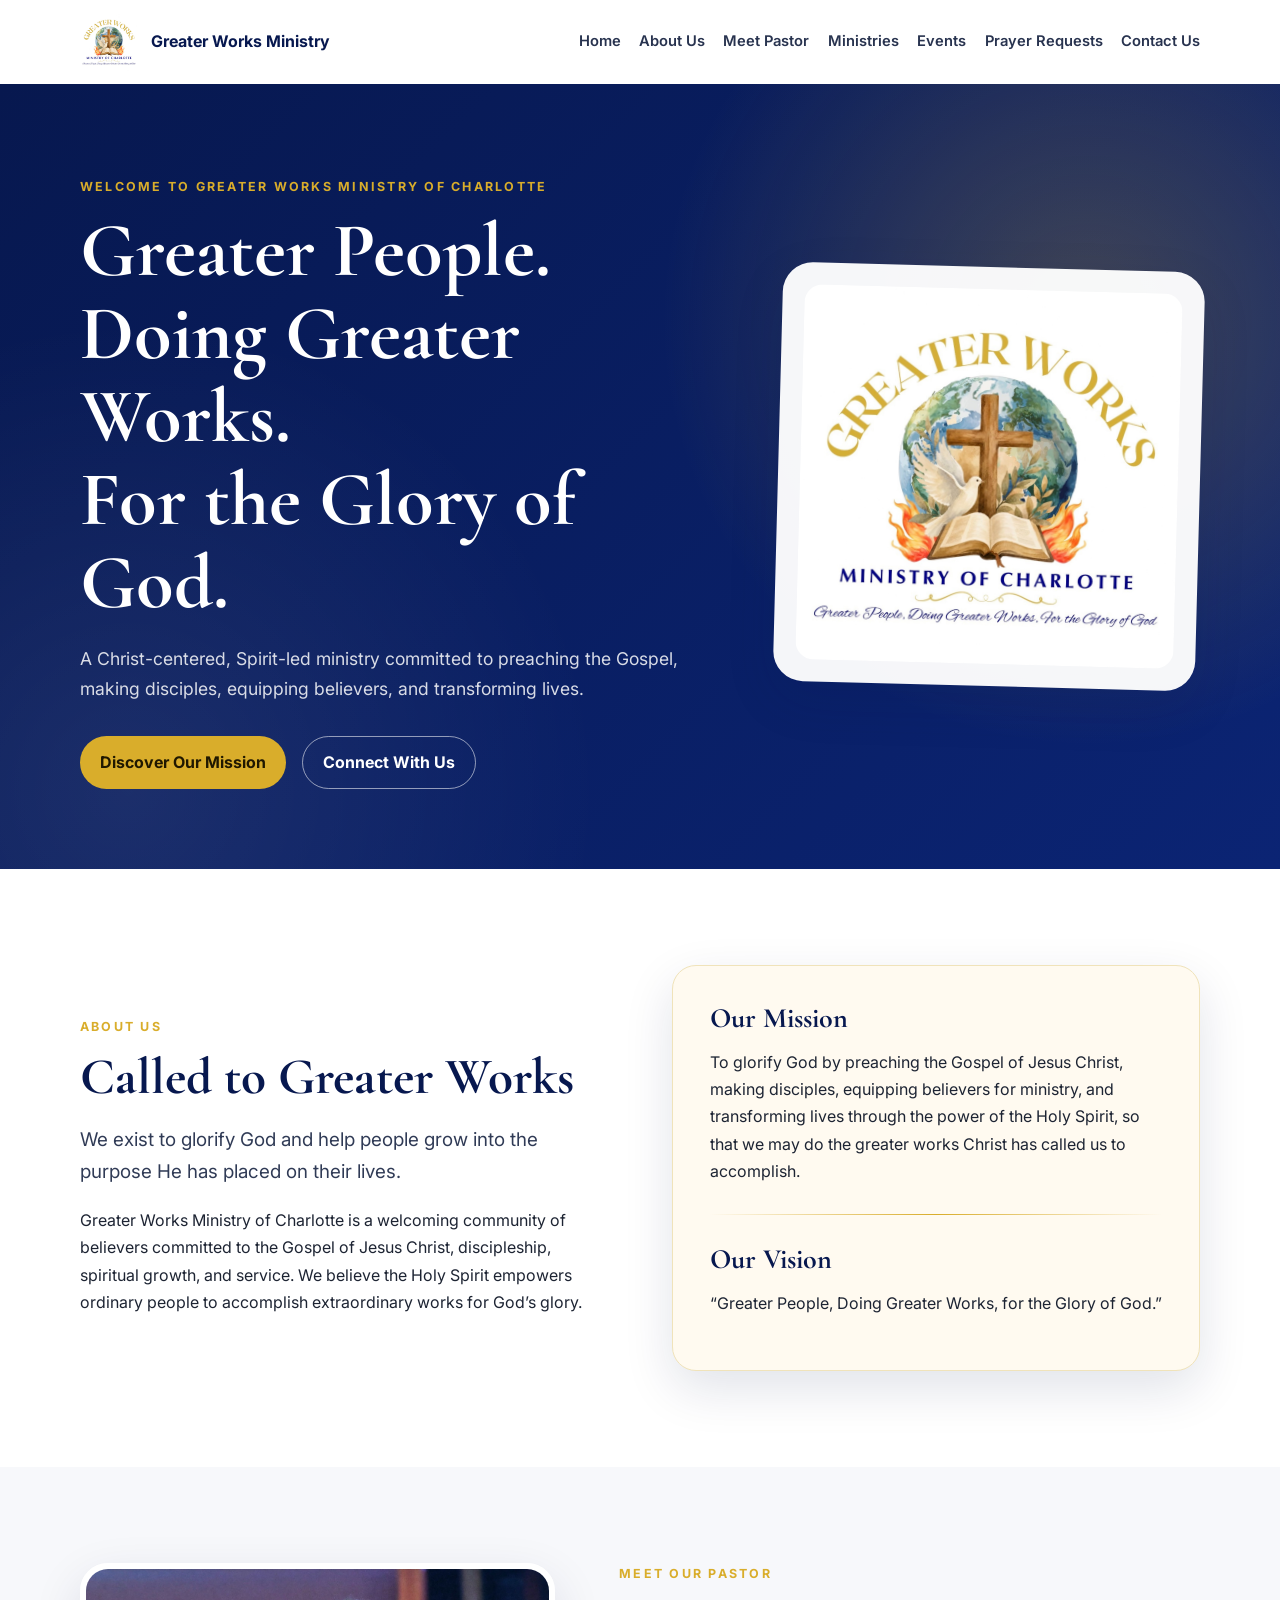
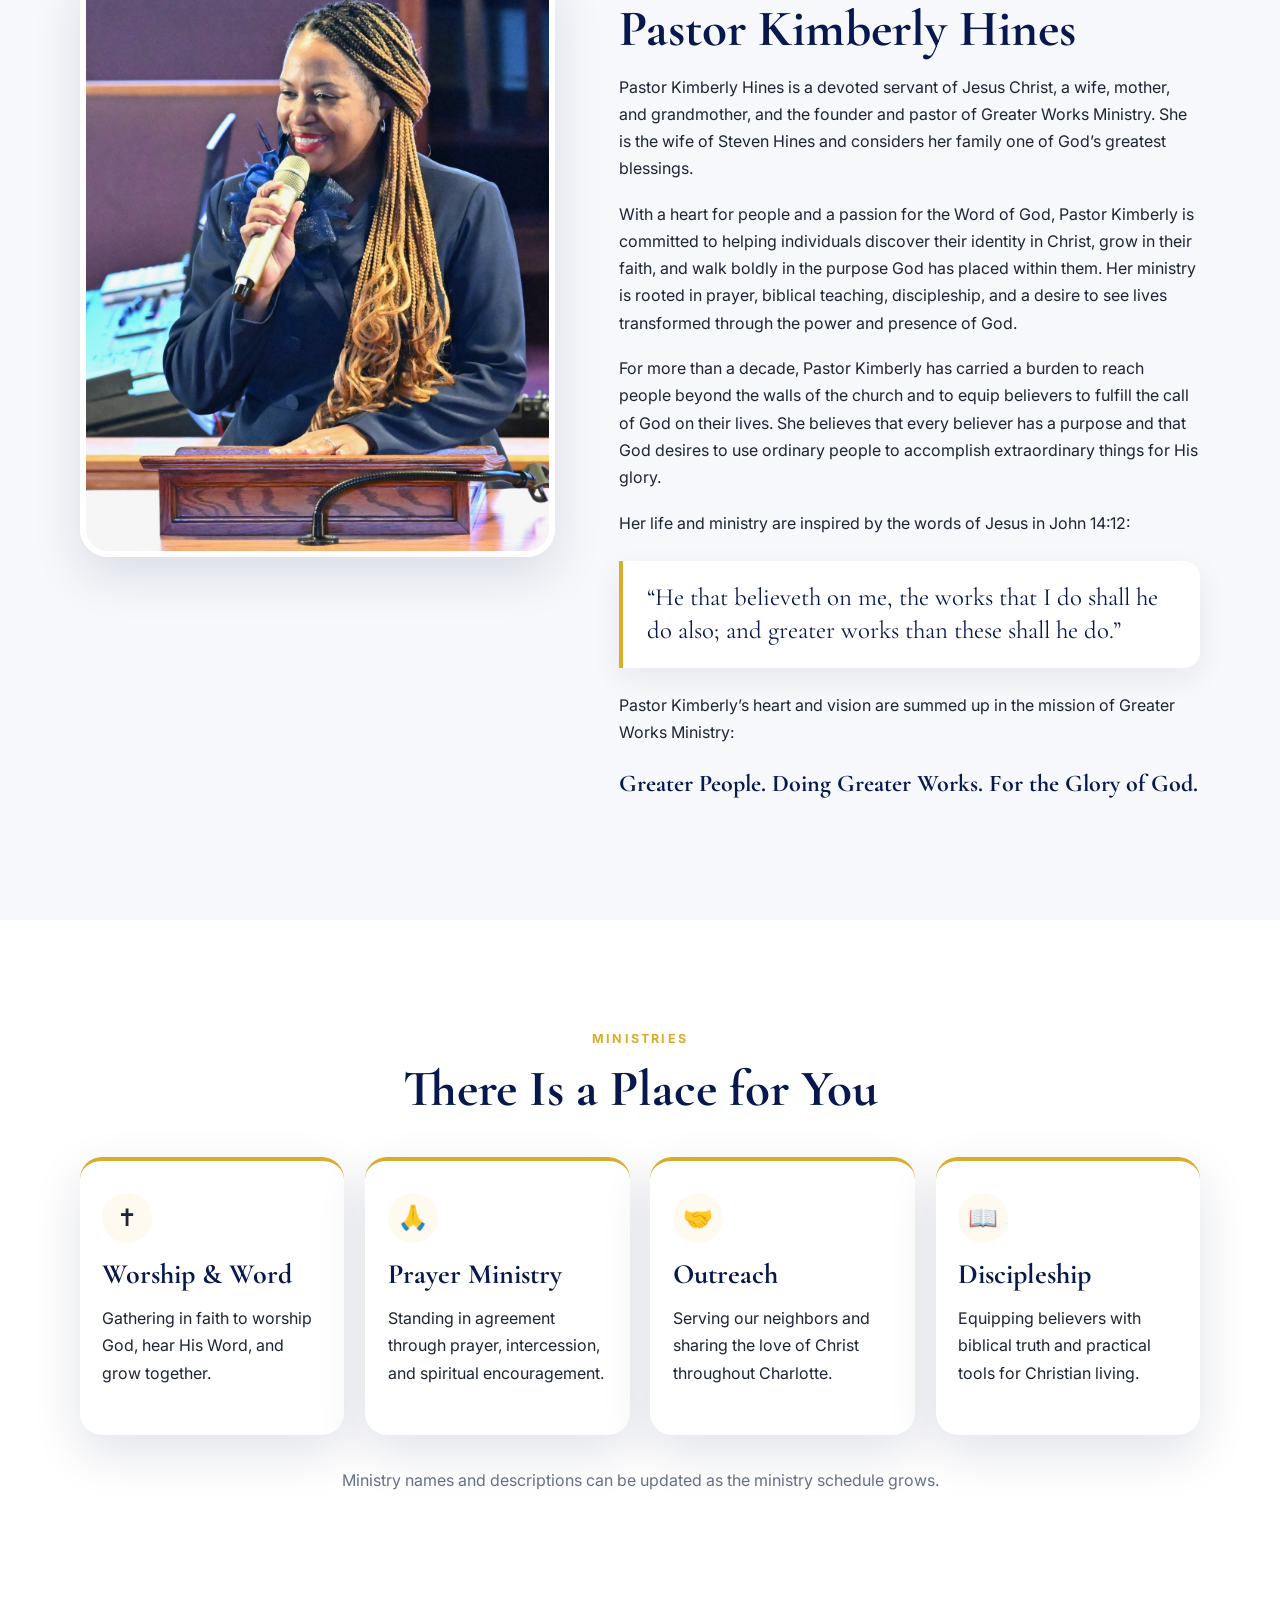
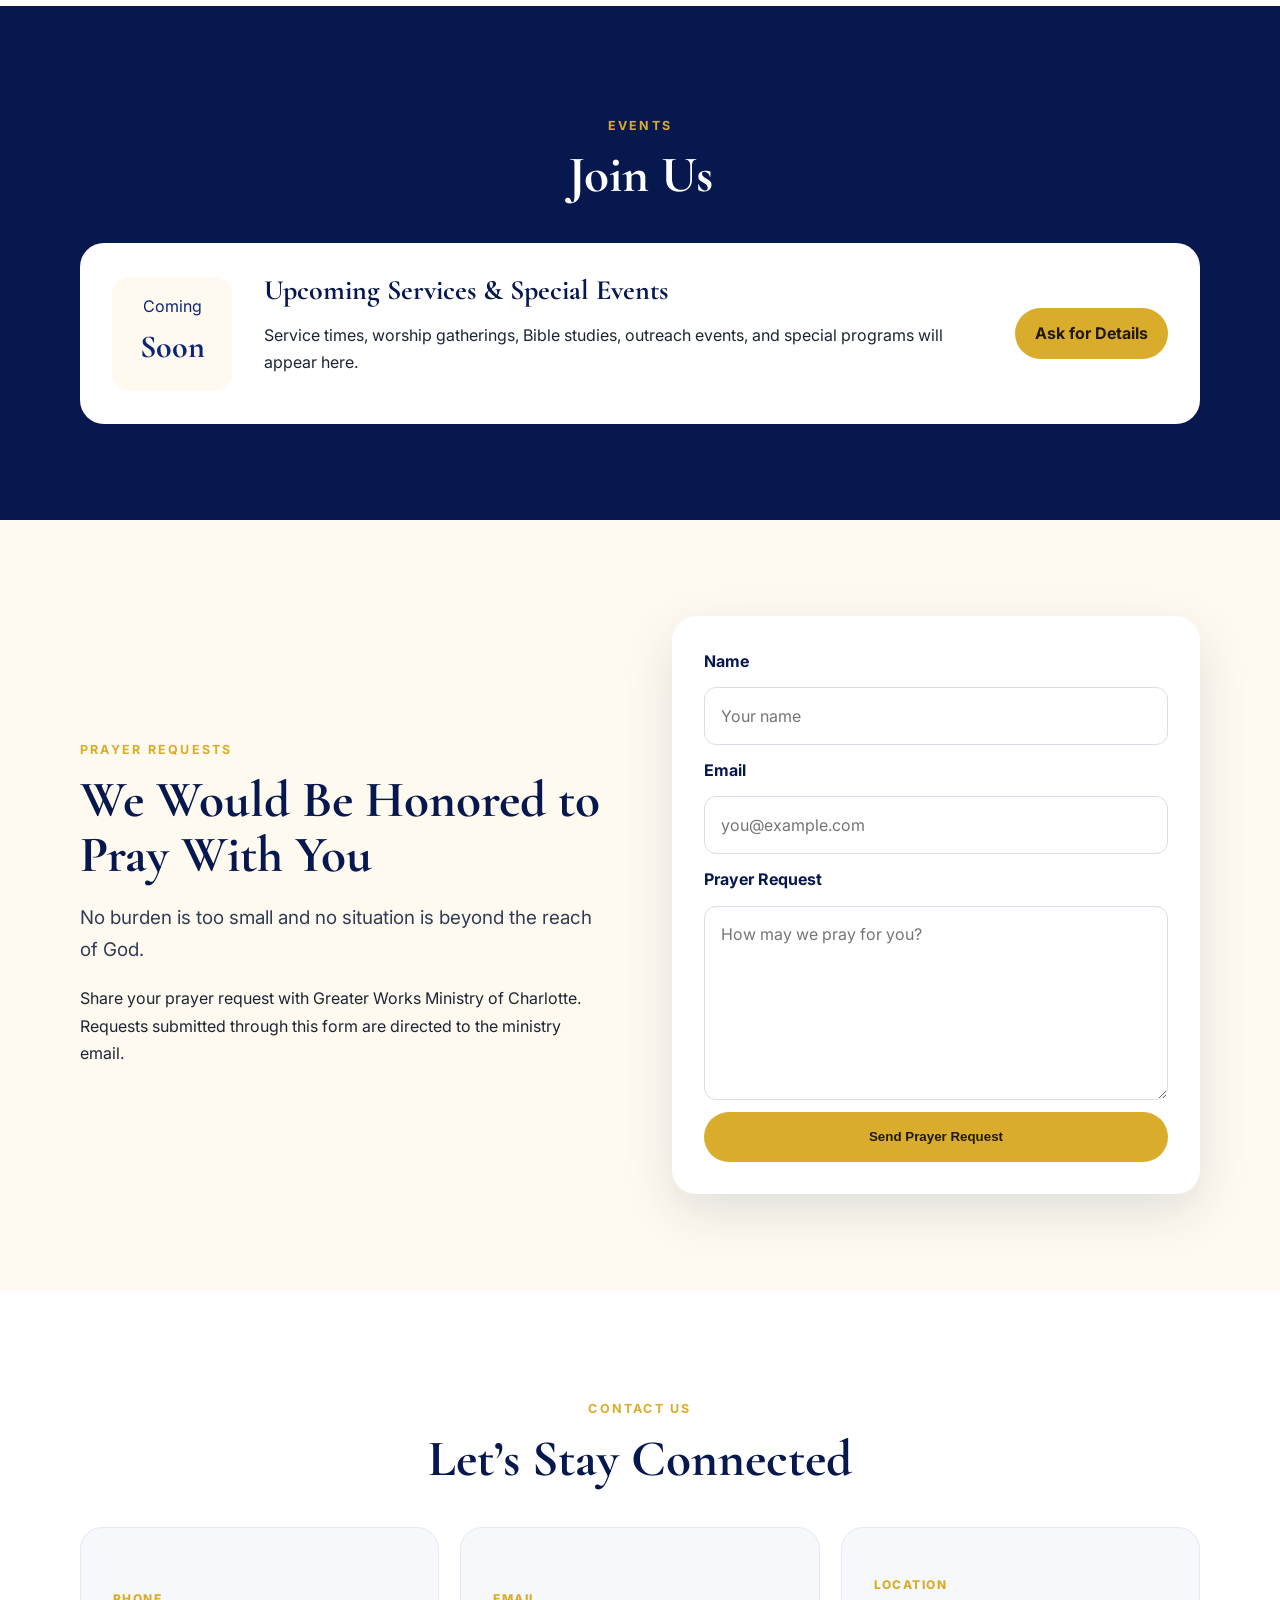
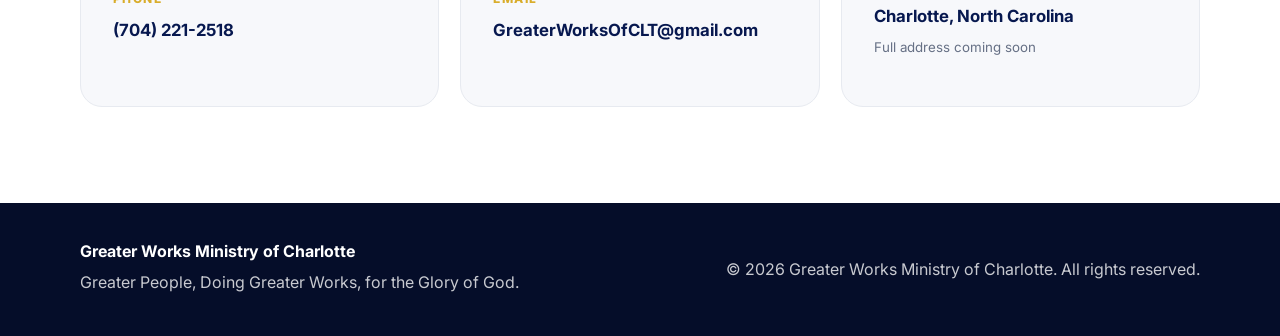
==== index.html @ 4f7a809a "Add files via upload" ====
<!DOCTYPE html>
<html lang="en">
<head>
  <meta charset="UTF-8" />
  <meta name="viewport" content="width=device-width, initial-scale=1.0" />
  <meta name="description" content="Greater Works Ministry of Charlotte — Greater People, Doing Greater Works, for the Glory of God." />
  <title>Greater Works Ministry of Charlotte</title>
  <link rel="preconnect" href="https://fonts.googleapis.com">
  <link rel="preconnect" href="https://fonts.gstatic.com" crossorigin>
  <link href="https://fonts.googleapis.com/css2?family=Cormorant+Garamond:wght@600;700&family=Inter:wght@400;500;600;700&display=swap" rel="stylesheet">
  <link rel="stylesheet" href="styles.css" />
</head>
<body>
  <header class="site-header" id="home">
    <nav class="navbar container" aria-label="Primary navigation">
      <a class="brand" href="#home" aria-label="Greater Works Ministry home">
        <img src="assets/greater-works-logo.png" alt="Greater Works Ministry of Charlotte logo" />
        <span>Greater Works Ministry</span>
      </a>
      <button class="menu-toggle" aria-expanded="false" aria-controls="nav-links" aria-label="Open navigation menu">☰</button>
      <div class="nav-links" id="nav-links">
        <a href="#home">Home</a>
        <a href="#about">About Us</a>
        <a href="#pastor">Meet Pastor</a>
        <a href="#ministries">Ministries</a>
        <a href="#events">Events</a>
        <a href="#prayer">Prayer Requests</a>
        <a href="#contact">Contact Us</a>
      </div>
    </nav>

    <section class="hero">
      <div class="hero-overlay"></div>
      <div class="hero-content container">
        <div class="hero-copy">
          <p class="eyebrow">Welcome to Greater Works Ministry of Charlotte</p>
          <h1>Greater People.<br />Doing Greater Works.<br />For the Glory of God.</h1>
          <p class="hero-text">A Christ-centered, Spirit-led ministry committed to preaching the Gospel, making disciples, equipping believers, and transforming lives.</p>
          <div class="hero-actions">
            <a class="btn btn-primary" href="#about">Discover Our Mission</a>
            <a class="btn btn-secondary" href="#contact">Connect With Us</a>
          </div>
        </div>
        <div class="hero-logo-card">
          <img src="assets/greater-works-logo.png" alt="Greater Works Ministry of Charlotte emblem" />
        </div>
      </div>
    </section>
  </header>

  <main>
    <section class="section about" id="about">
      <div class="container two-column">
        <div>
          <p class="section-kicker">About Us</p>
          <h2>Called to Greater Works</h2>
          <p class="lead">We exist to glorify God and help people grow into the purpose He has placed on their lives.</p>
          <p>Greater Works Ministry of Charlotte is a welcoming community of believers committed to the Gospel of Jesus Christ, discipleship, spiritual growth, and service. We believe the Holy Spirit empowers ordinary people to accomplish extraordinary works for God’s glory.</p>
        </div>
        <div class="mission-card">
          <h3>Our Mission</h3>
          <p>To glorify God by preaching the Gospel of Jesus Christ, making disciples, equipping believers for ministry, and transforming lives through the power of the Holy Spirit, so that we may do the greater works Christ has called us to accomplish.</p>
          <div class="vision-line"></div>
          <h3>Our Vision</h3>
          <p>“Greater People, Doing Greater Works, for the Glory of God.”</p>
        </div>
      </div>
    </section>

    <section class="section pastor-section" id="pastor">
      <div class="container pastor-feature">
        <div class="pastor-image-wrap">
          <img class="pastor-photo" src="assets/pastor-kimberly-hines.jpg" alt="Pastor Kimberly Hines speaking at a church podium" />
        </div>
        <div class="pastor-copy">
          <p class="section-kicker">Meet Our Pastor</p>
          <h2>Pastor Kimberly Hines</h2>
          <p>Pastor Kimberly Hines is a devoted servant of Jesus Christ, a wife, mother, and grandmother, and the founder and pastor of Greater Works Ministry. She is the wife of Steven Hines and considers her family one of God’s greatest blessings.</p>
          <p>With a heart for people and a passion for the Word of God, Pastor Kimberly is committed to helping individuals discover their identity in Christ, grow in their faith, and walk boldly in the purpose God has placed within them. Her ministry is rooted in prayer, biblical teaching, discipleship, and a desire to see lives transformed through the power and presence of God.</p>
          <p>For more than a decade, Pastor Kimberly has carried a burden to reach people beyond the walls of the church and to equip believers to fulfill the call of God on their lives. She believes that every believer has a purpose and that God desires to use ordinary people to accomplish extraordinary things for His glory.</p>
          <p>Her life and ministry are inspired by the words of Jesus in John 14:12:</p>
          <blockquote>“He that believeth on me, the works that I do shall he do also; and greater works than these shall he do.”</blockquote>
          <p>Pastor Kimberly’s heart and vision are summed up in the mission of Greater Works Ministry:</p>
          <p class="pastor-vision"><strong>Greater People. Doing Greater Works. For the Glory of God.</strong></p>
        </div>
      </div>
    </section>

    <section class="section ministries" id="ministries">
      <div class="container">
        <p class="section-kicker center">Ministries</p>
        <h2 class="center">There Is a Place for You</h2>
        <div class="card-grid">
          <article class="ministry-card"><div class="icon">✝</div><h3>Worship & Word</h3><p>Gathering in faith to worship God, hear His Word, and grow together.</p></article>
          <article class="ministry-card"><div class="icon">🙏</div><h3>Prayer Ministry</h3><p>Standing in agreement through prayer, intercession, and spiritual encouragement.</p></article>
          <article class="ministry-card"><div class="icon">🤝</div><h3>Outreach</h3><p>Serving our neighbors and sharing the love of Christ throughout Charlotte.</p></article>
          <article class="ministry-card"><div class="icon">📖</div><h3>Discipleship</h3><p>Equipping believers with biblical truth and practical tools for Christian living.</p></article>
        </div>
        <p class="section-note">Ministry names and descriptions can be updated as the ministry schedule grows.</p>
      </div>
    </section>

    <section class="section events" id="events">
      <div class="container">
        <p class="section-kicker center">Events</p>
        <h2 class="center">Join Us</h2>
        <div class="event-card">
          <div class="event-date"><span>Coming</span><strong>Soon</strong></div>
          <div>
            <h3>Upcoming Services & Special Events</h3>
            <p>Service times, worship gatherings, Bible studies, outreach events, and special programs will appear here.</p>
          </div>
          <a class="btn btn-primary" href="#contact">Ask for Details</a>
        </div>
      </div>
    </section>

    <section class="section prayer" id="prayer">
      <div class="container two-column">
        <div>
          <p class="section-kicker">Prayer Requests</p>
          <h2>We Would Be Honored to Pray With You</h2>
          <p class="lead">No burden is too small and no situation is beyond the reach of God.</p>
          <p>Share your prayer request with Greater Works Ministry of Charlotte. Requests submitted through this form are directed to the ministry email.</p>
        </div>
        <form class="contact-form" action="mailto:GreaterWorksOfCLT@gmail.com" method="post" enctype="text/plain">
          <label for="prayer-name">Name</label>
          <input id="prayer-name" name="Name" type="text" placeholder="Your name" />
          <label for="prayer-email">Email</label>
          <input id="prayer-email" name="Email" type="email" placeholder="you@example.com" />
          <label for="prayer-request">Prayer Request</label>
          <textarea id="prayer-request" name="Prayer Request" rows="6" placeholder="How may we pray for you?" required></textarea>
          <button class="btn btn-primary" type="submit">Send Prayer Request</button>
        </form>
      </div>
    </section>

    <section class="section contact" id="contact">
      <div class="container">
        <p class="section-kicker center">Contact Us</p>
        <h2 class="center">Let’s Stay Connected</h2>
        <div class="contact-grid">
          <a class="contact-card" href="tel:+17042212518"><span>Phone</span><strong>(704) 221-2518</strong></a>
          <a class="contact-card" href="mailto:GreaterWorksOfCLT@gmail.com"><span>Email</span><strong>GreaterWorksOfCLT@gmail.com</strong></a>
          <div class="contact-card"><span>Location</span><strong>Charlotte, North Carolina</strong><small>Full address coming soon</small></div>
        </div>
      </div>
    </section>
  </main>

  <footer class="site-footer">
    <div class="container footer-content">
      <div>
        <strong>Greater Works Ministry of Charlotte</strong>
        <p>Greater People, Doing Greater Works, for the Glory of God.</p>
      </div>
      <p>© <span id="year"></span> Greater Works Ministry of Charlotte. All rights reserved.</p>
    </div>
  </footer>

  <script src="script.js"></script>
</body>
</html>
---- styles.css ----
:root {
  --blue: #0b2474;
  --blue-dark: #07184f;
  --gold: #d9ad2b;
  --gold-light: #f4df9a;
  --cream: #fffaf0;
  --white: #ffffff;
  --text: #1d2433;
  --muted: #667085;
  --shadow: 0 18px 50px rgba(9, 25, 77, 0.12);
}

* { box-sizing: border-box; }
html { scroll-behavior: smooth; }
body { margin: 0; font-family: "Inter", sans-serif; color: var(--text); background: var(--white); line-height: 1.7; }
img { max-width: 100%; display: block; }
a { color: inherit; }
.container { width: min(1120px, calc(100% - 2rem)); margin: 0 auto; }

.site-header { background: var(--white); }
.navbar { min-height: 84px; display: flex; align-items: center; justify-content: space-between; gap: 1rem; }
.brand { display: flex; align-items: center; gap: .8rem; text-decoration: none; font-weight: 700; color: var(--blue-dark); }
.brand img { width: 58px; height: 58px; object-fit: contain; }
.nav-links { display: flex; gap: 1.15rem; align-items: center; }
.nav-links a { text-decoration: none; font-size: .92rem; font-weight: 600; color: #28334f; }
.nav-links a:hover { color: var(--gold); }
.menu-toggle { display: none; border: 0; background: transparent; font-size: 1.6rem; color: var(--blue); cursor: pointer; }

.hero { position: relative; overflow: hidden; background: linear-gradient(135deg, var(--blue-dark), var(--blue)); color: var(--white); }
.hero::before { content: ""; position: absolute; inset: 0; background: radial-gradient(circle at 85% 30%, rgba(217,173,43,.27), transparent 35%), radial-gradient(circle at 10% 90%, rgba(255,255,255,.08), transparent 35%); }
.hero-content { position: relative; min-height: 670px; display: grid; grid-template-columns: 1.2fr .8fr; align-items: center; gap: 4rem; padding: 5rem 0; }
.eyebrow, .section-kicker { text-transform: uppercase; letter-spacing: .18em; font-size: .78rem; font-weight: 700; color: var(--gold); }
h1, h2, h3 { font-family: "Cormorant Garamond", serif; margin-top: 0; line-height: 1.08; }
h1 { font-size: clamp(3rem, 6vw, 5.7rem); margin-bottom: 1.2rem; }
h2 { font-size: clamp(2.3rem, 4vw, 3.7rem); color: var(--blue-dark); margin-bottom: 1rem; }
h3 { font-size: 1.75rem; color: var(--blue-dark); margin-bottom: .5rem; }
.hero-text { max-width: 680px; font-size: 1.1rem; color: rgba(255,255,255,.84); }
.hero-actions { display: flex; gap: 1rem; flex-wrap: wrap; margin-top: 2rem; }
.btn { display: inline-flex; justify-content: center; align-items: center; min-height: 50px; padding: .75rem 1.25rem; border-radius: 999px; border: 0; text-decoration: none; font-weight: 700; cursor: pointer; }
.btn-primary { background: var(--gold); color: #201800; }
.btn-primary:hover { background: #e8c04d; transform: translateY(-1px); }
.btn-secondary { border: 1px solid rgba(255,255,255,.55); color: var(--white); }
.hero-logo-card { background: rgba(255,255,255,.96); border-radius: 30px; padding: 1.4rem; box-shadow: var(--shadow); transform: rotate(1.5deg); }
.hero-logo-card img { border-radius: 18px; }

.section { padding: 6rem 0; }
.two-column { display: grid; grid-template-columns: 1fr 1fr; gap: 4rem; align-items: center; }
.lead { font-size: 1.18rem; color: #303b56; }
.muted { color: var(--muted); }
.mission-card { background: var(--cream); border: 1px solid #f0e3ba; border-radius: 24px; padding: 2.3rem; box-shadow: var(--shadow); }
.vision-line { height: 1px; background: linear-gradient(90deg, transparent, var(--gold), transparent); margin: 1.8rem 0; }

.pastor-section { background: #f7f8fb; }
.pastor-feature { display: grid; grid-template-columns: minmax(320px, .9fr) minmax(0, 1.1fr); gap: 4rem; align-items: start; }
.pastor-image-wrap { position: sticky; top: 110px; }
.pastor-photo { width: 100%; aspect-ratio: 4 / 5; object-fit: cover; object-position: center top; border-radius: 28px; box-shadow: var(--shadow); border: 6px solid var(--white); }
.pastor-copy p { margin: 0 0 1.15rem; }
.pastor-copy blockquote { margin: 1.5rem 0; padding: 1.25rem 1.5rem; border-left: 4px solid var(--gold); background: var(--white); color: var(--blue-dark); font-family: "Cormorant Garamond", serif; font-size: 1.55rem; line-height: 1.35; border-radius: 0 16px 16px 0; box-shadow: 0 10px 30px rgba(9, 25, 77, 0.07); }
.pastor-vision { color: var(--blue-dark); font-family: "Cormorant Garamond", serif; font-size: 1.5rem; }

.center { text-align: center; }
.card-grid { display: grid; grid-template-columns: repeat(4, 1fr); gap: 1.3rem; margin-top: 2.5rem; }
.ministry-card { padding: 2rem 1.4rem; border-radius: 22px; background: var(--white); box-shadow: var(--shadow); border-top: 4px solid var(--gold); }
.icon { width: 50px; height: 50px; border-radius: 50%; display: grid; place-items: center; background: var(--cream); margin-bottom: 1rem; font-size: 1.5rem; }
.section-note { text-align: center; margin-top: 2rem; color: var(--muted); }

.events { background: var(--blue-dark); color: var(--white); }
.events h2 { color: var(--white); }
.event-card { display: grid; grid-template-columns: auto 1fr auto; align-items: center; gap: 2rem; background: var(--white); color: var(--text); border-radius: 24px; padding: 2rem; margin-top: 2.5rem; }
.event-date { min-width: 120px; text-align: center; padding: 1rem; border-radius: 18px; background: var(--cream); color: var(--blue); }
.event-date span, .event-date strong { display: block; }
.event-date strong { font-family: "Cormorant Garamond", serif; font-size: 2rem; }

.prayer { background: #fffaf0; }
.contact-form { background: var(--white); border-radius: 24px; padding: 2rem; box-shadow: var(--shadow); display: grid; gap: .75rem; }
.contact-form label { font-weight: 700; color: var(--blue-dark); }
.contact-form input, .contact-form textarea { width: 100%; border: 1px solid #d8deea; border-radius: 12px; padding: .9rem 1rem; font: inherit; }
.contact-form input:focus, .contact-form textarea:focus { outline: 3px solid rgba(217,173,43,.22); border-color: var(--gold); }

.contact-grid { display: grid; grid-template-columns: repeat(3, 1fr); gap: 1.3rem; margin-top: 2.5rem; }
.contact-card { text-decoration: none; min-height: 180px; padding: 2rem; border-radius: 22px; background: #f7f8fb; display: flex; flex-direction: column; justify-content: center; border: 1px solid #e7eaf0; }
.contact-card span { color: var(--gold); text-transform: uppercase; letter-spacing: .12em; font-size: .75rem; font-weight: 800; }
.contact-card strong { margin-top: .4rem; font-size: 1.05rem; color: var(--blue-dark); overflow-wrap: anywhere; }
.contact-card small { color: var(--muted); margin-top: .4rem; }

.site-footer { background: #050d29; color: rgba(255,255,255,.78); padding: 2.2rem 0; }
.footer-content { display: flex; justify-content: space-between; gap: 2rem; align-items: center; }
.footer-content strong { color: var(--white); }
.footer-content p { margin: .25rem 0; }

@media (max-width: 900px) {
  .menu-toggle { display: block; }
  .nav-links { display: none; position: absolute; z-index: 20; top: 84px; left: 1rem; right: 1rem; flex-direction: column; align-items: stretch; background: var(--white); padding: 1rem; border-radius: 18px; box-shadow: var(--shadow); }
  .nav-links.open { display: flex; }
  .nav-links a { padding: .65rem .75rem; }
  .hero-content, .two-column, .pastor-feature { grid-template-columns: 1fr; }
  .pastor-image-wrap { position: static; max-width: 620px; }
  .hero-content { gap: 2rem; }
  .hero-logo-card { max-width: 520px; }
  .card-grid { grid-template-columns: repeat(2, 1fr); }
  .contact-grid { grid-template-columns: 1fr; }
  .event-card { grid-template-columns: 1fr; }
  .footer-content { flex-direction: column; align-items: flex-start; }
}

@media (max-width: 560px) {
  .brand span { display: none; }
  .hero-content { padding: 4rem 0; min-height: auto; }
  .section { padding: 4.5rem 0; }
  .card-grid { grid-template-columns: 1fr; }
  .hero-actions .btn { width: 100%; }
  .pastor-photo { aspect-ratio: 4 / 5; }
}
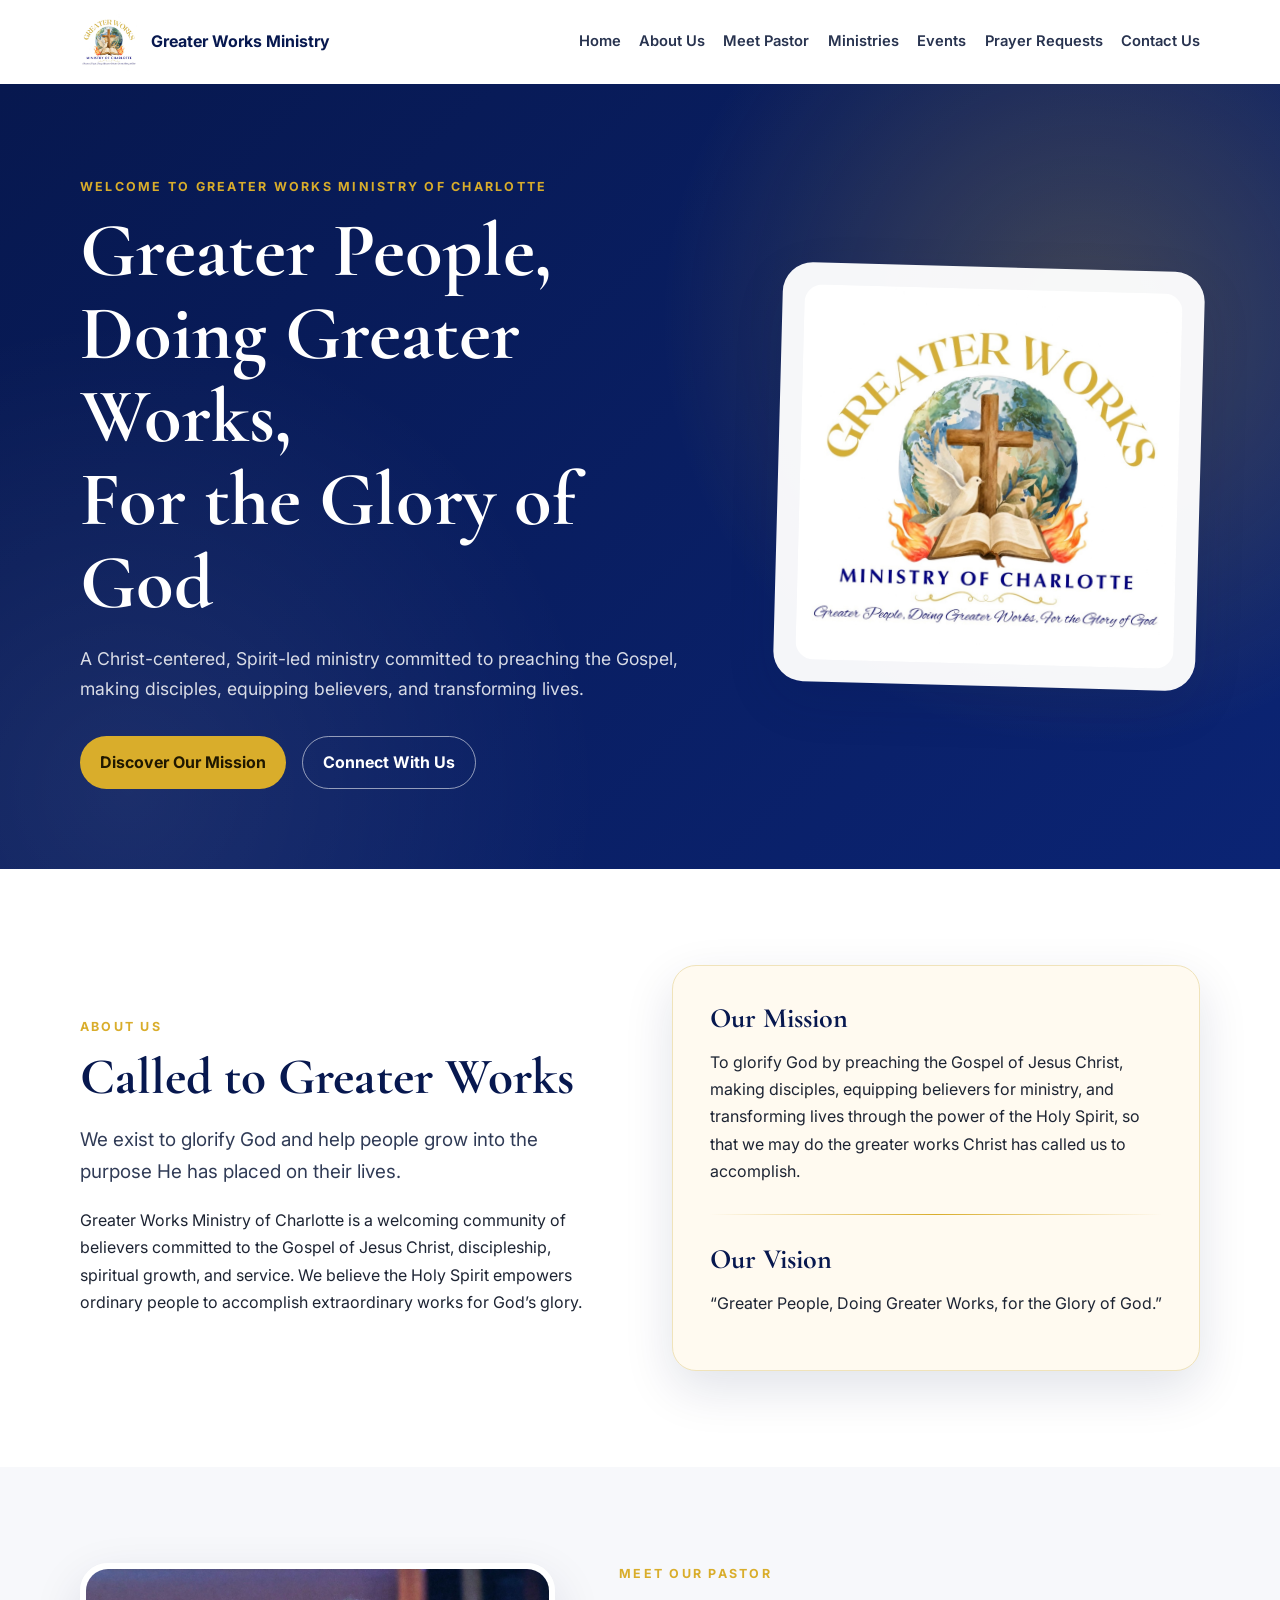
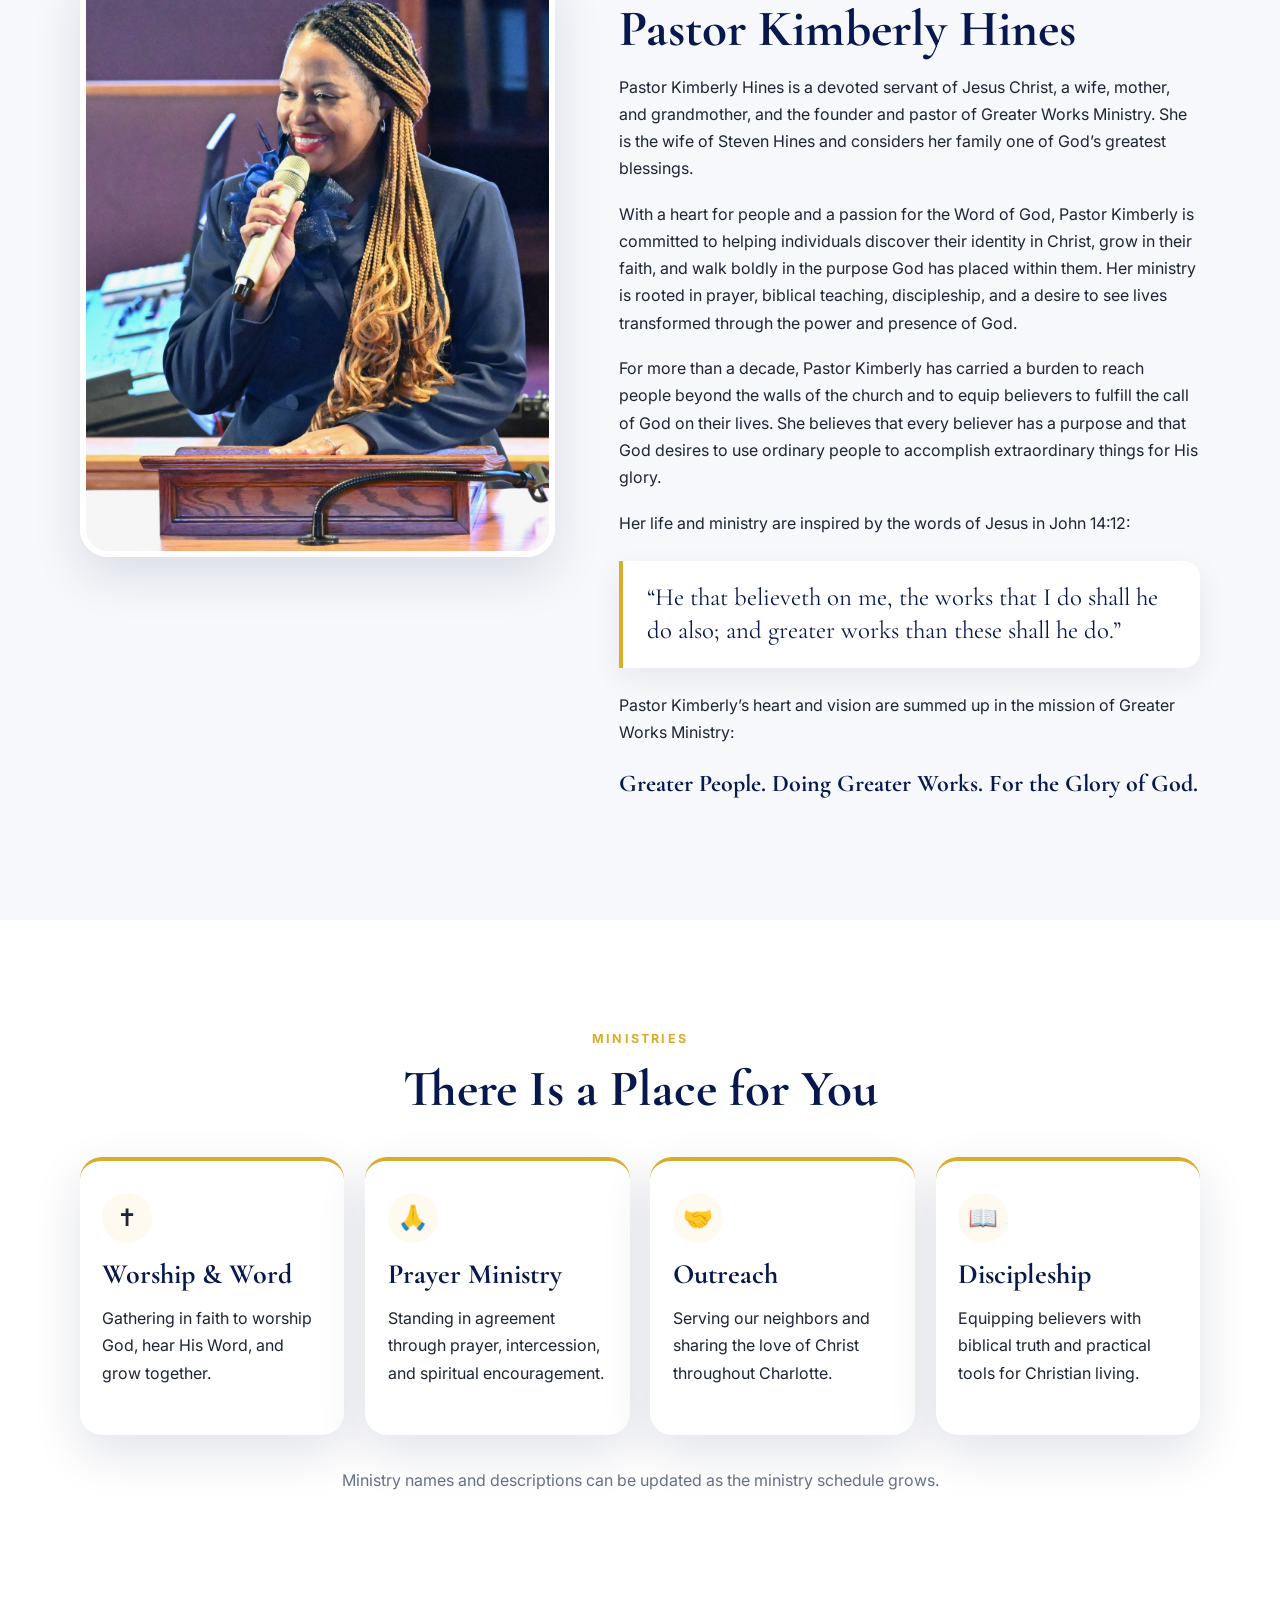
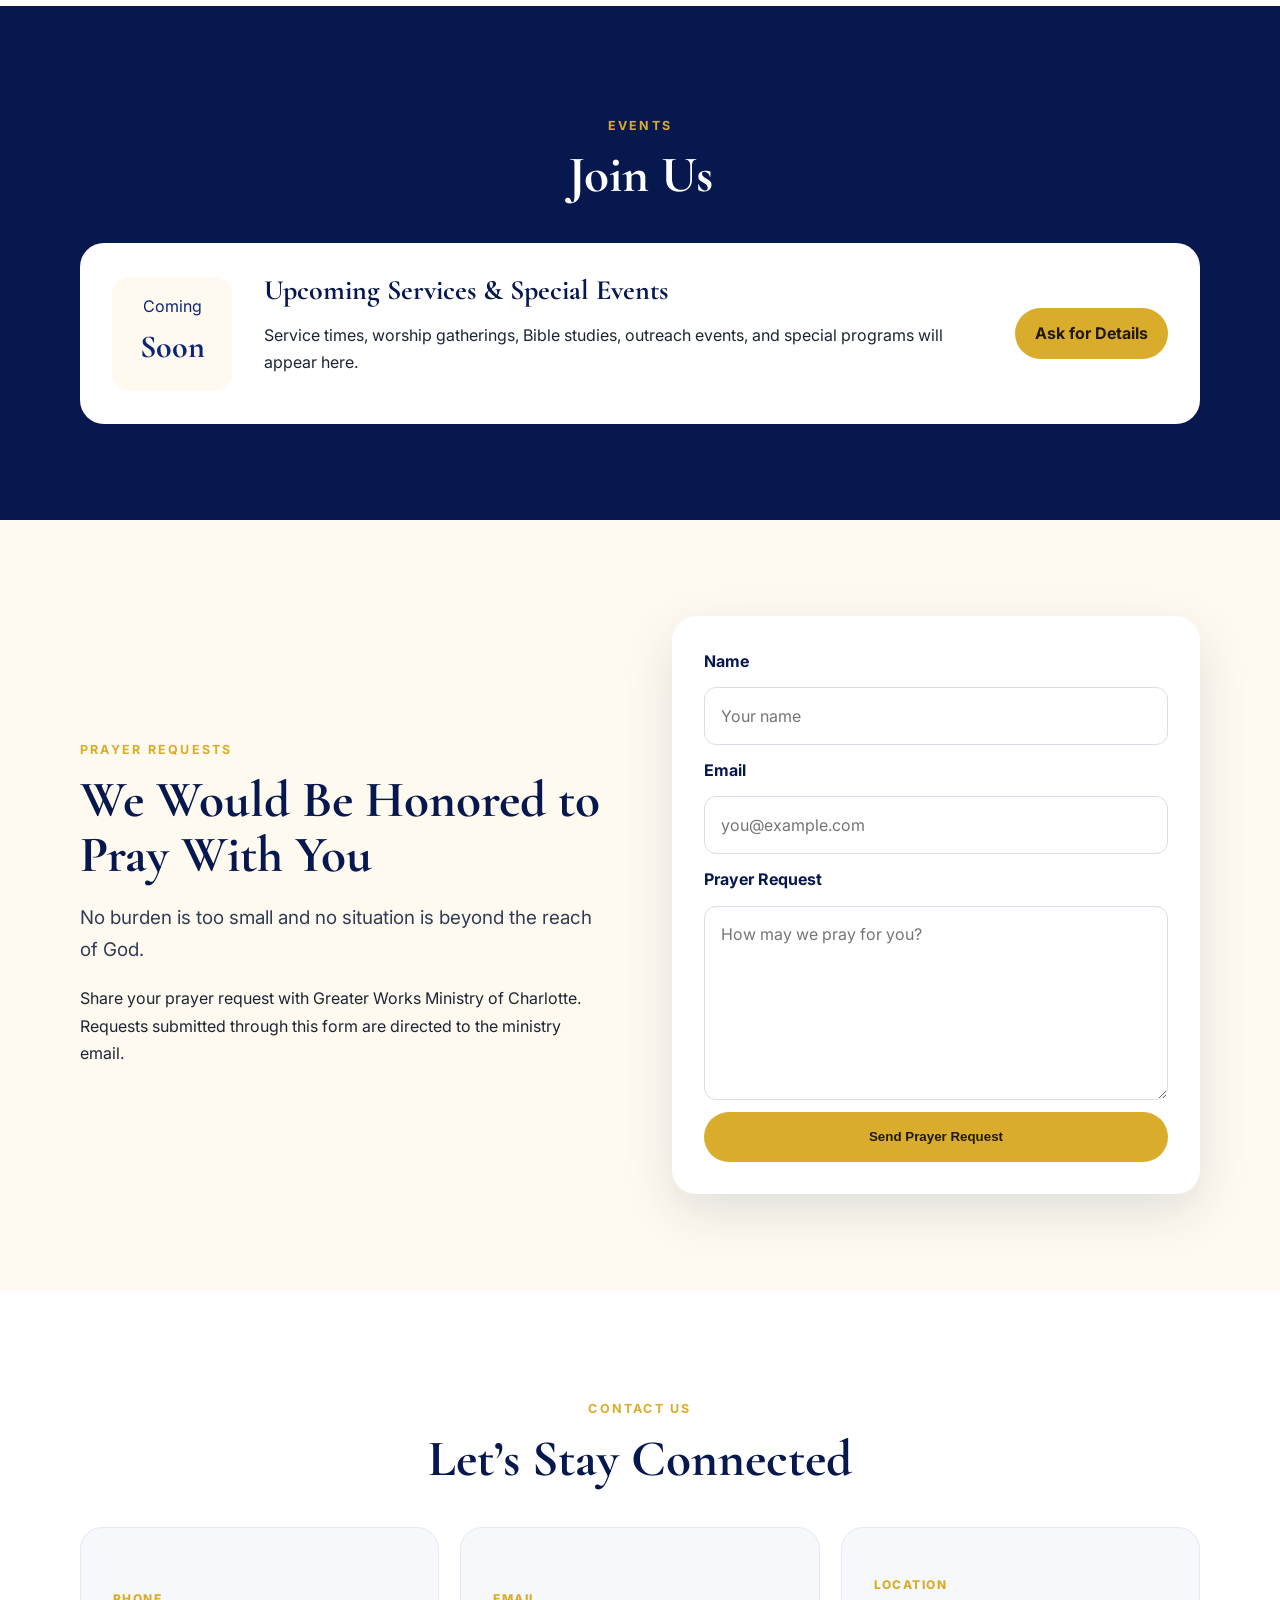
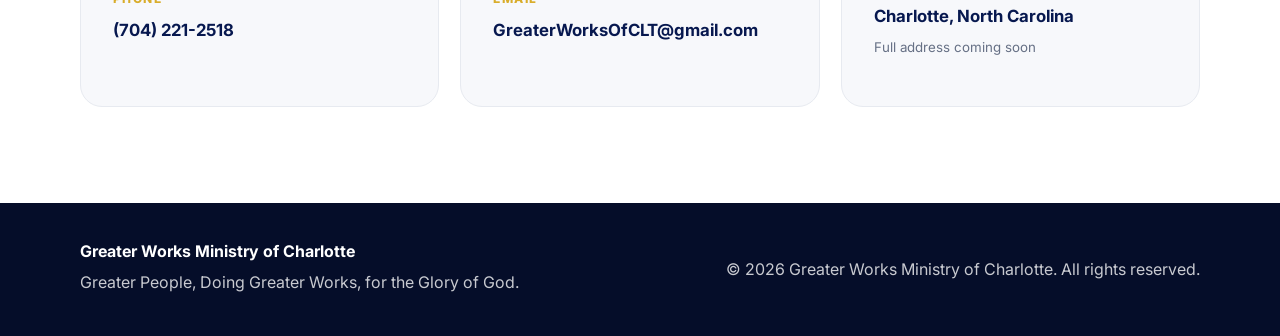
==== commit a25e28c2: "Update index.html" ====
--- a/index.html
+++ b/index.html
@@ -34,7 +34,11 @@
       <div class="hero-content container">
         <div class="hero-copy">
           <p class="eyebrow">Welcome to Greater Works Ministry of Charlotte</p>
-          <h1>Greater People.<br />Doing Greater Works.<br />For the Glory of God.</h1>
+          <h1>
+Greater People,<br>
+Doing Greater Works,<br>
+For the Glory of God
+</h1>
           <p class="hero-text">A Christ-centered, Spirit-led ministry committed to preaching the Gospel, making disciples, equipping believers, and transforming lives.</p>
           <div class="hero-actions">
             <a class="btn btn-primary" href="#about">Discover Our Mission</a>
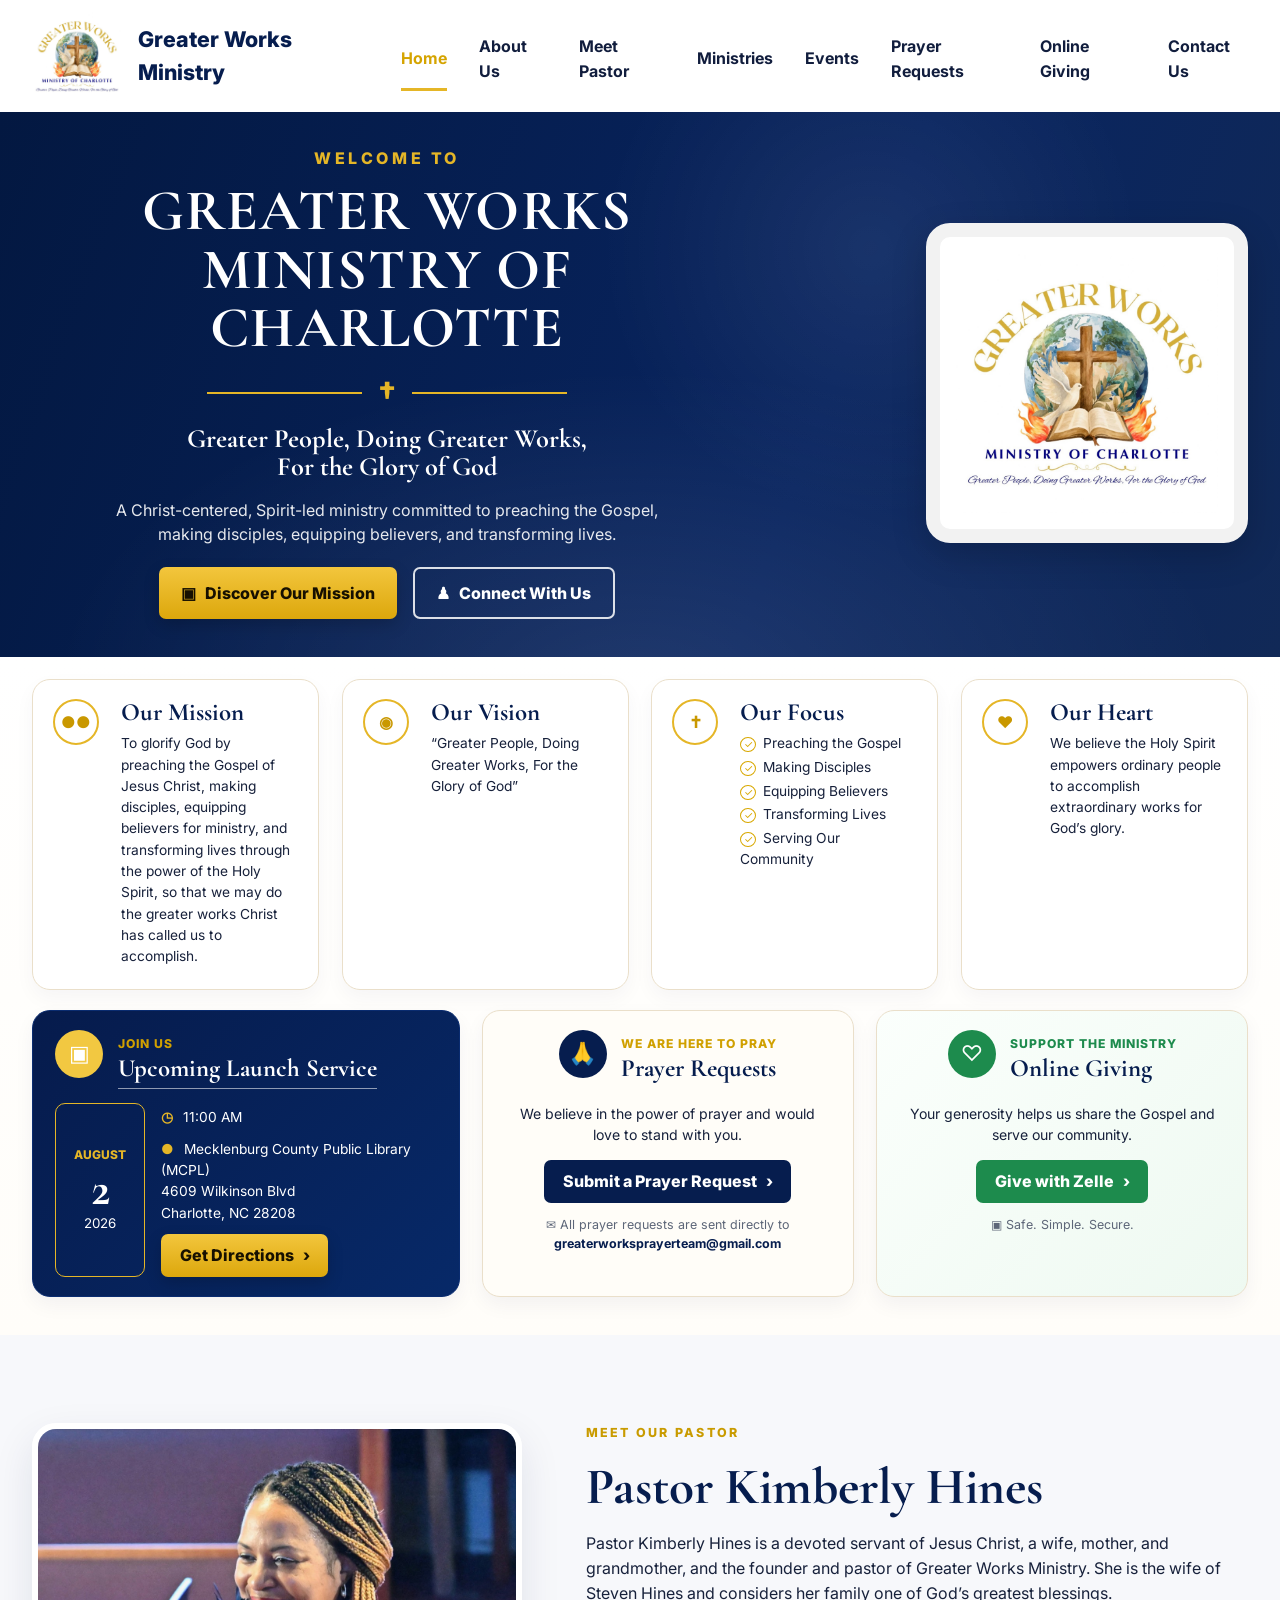
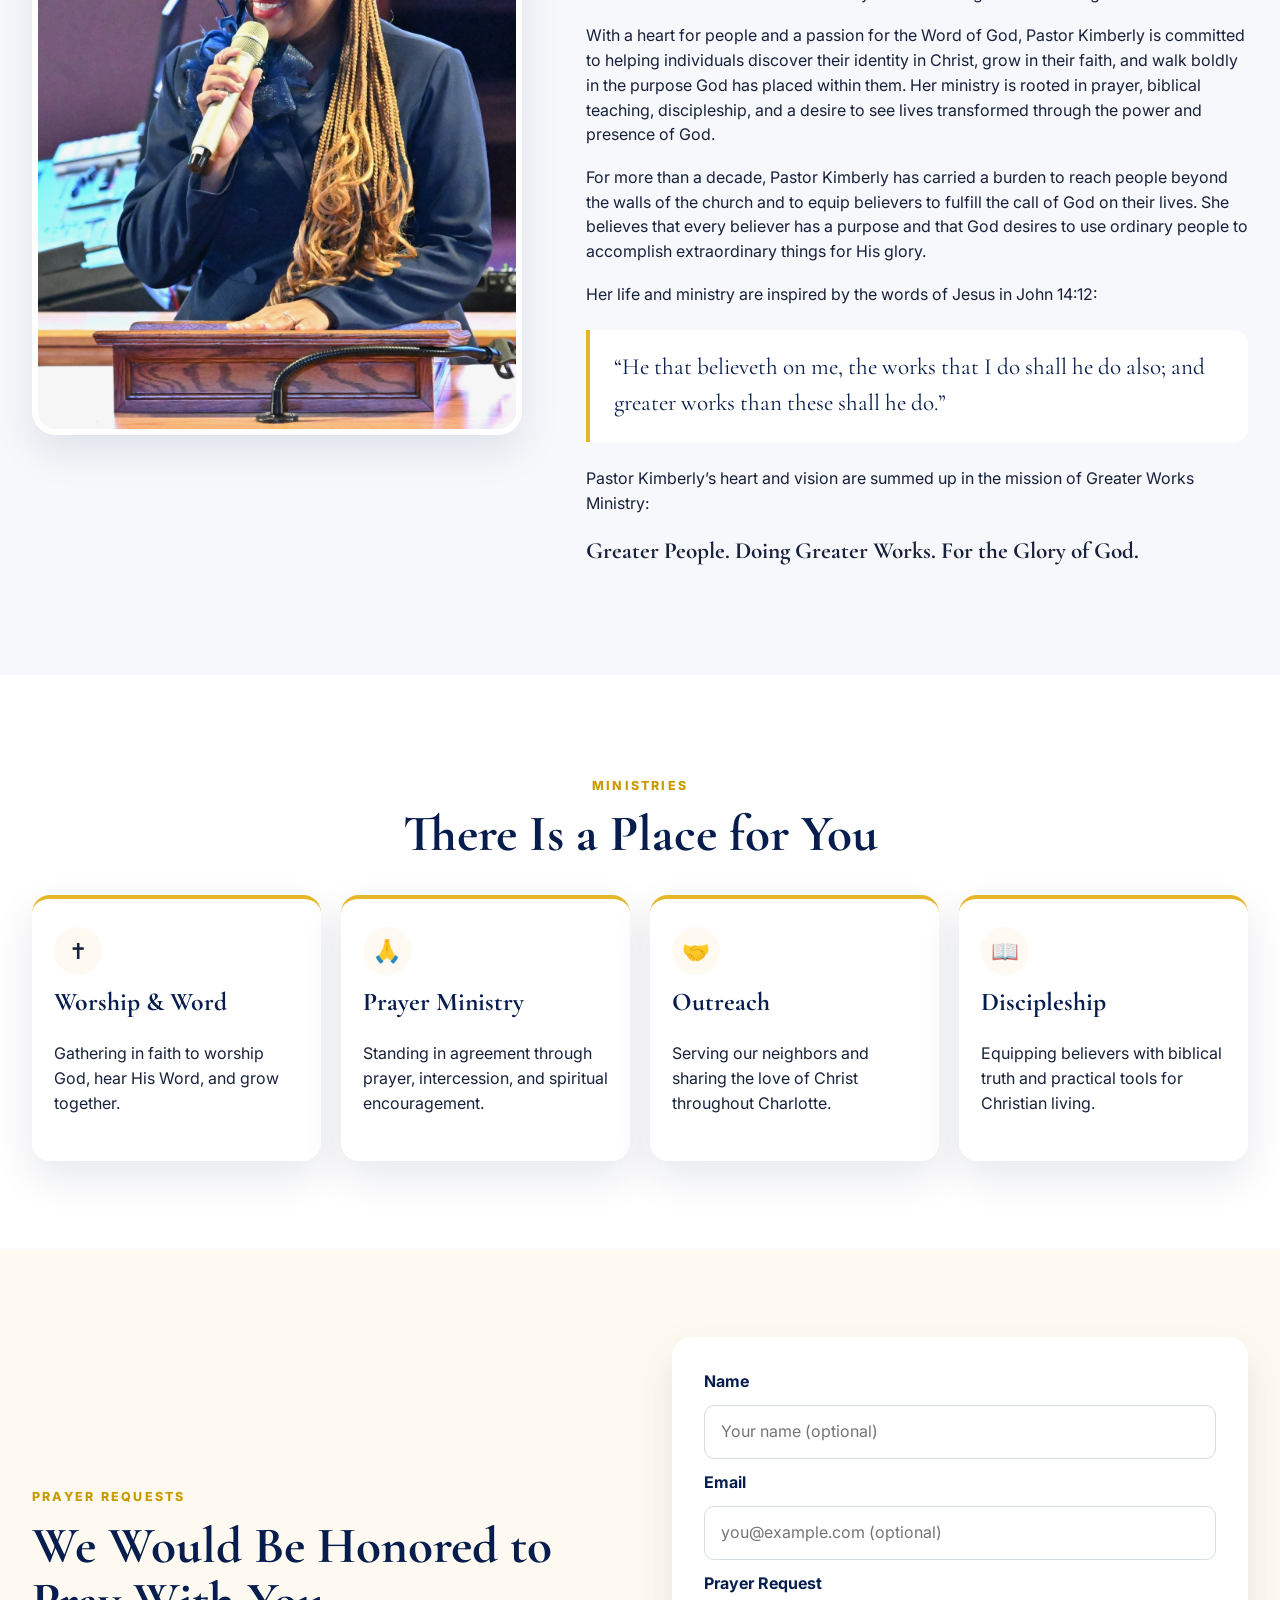
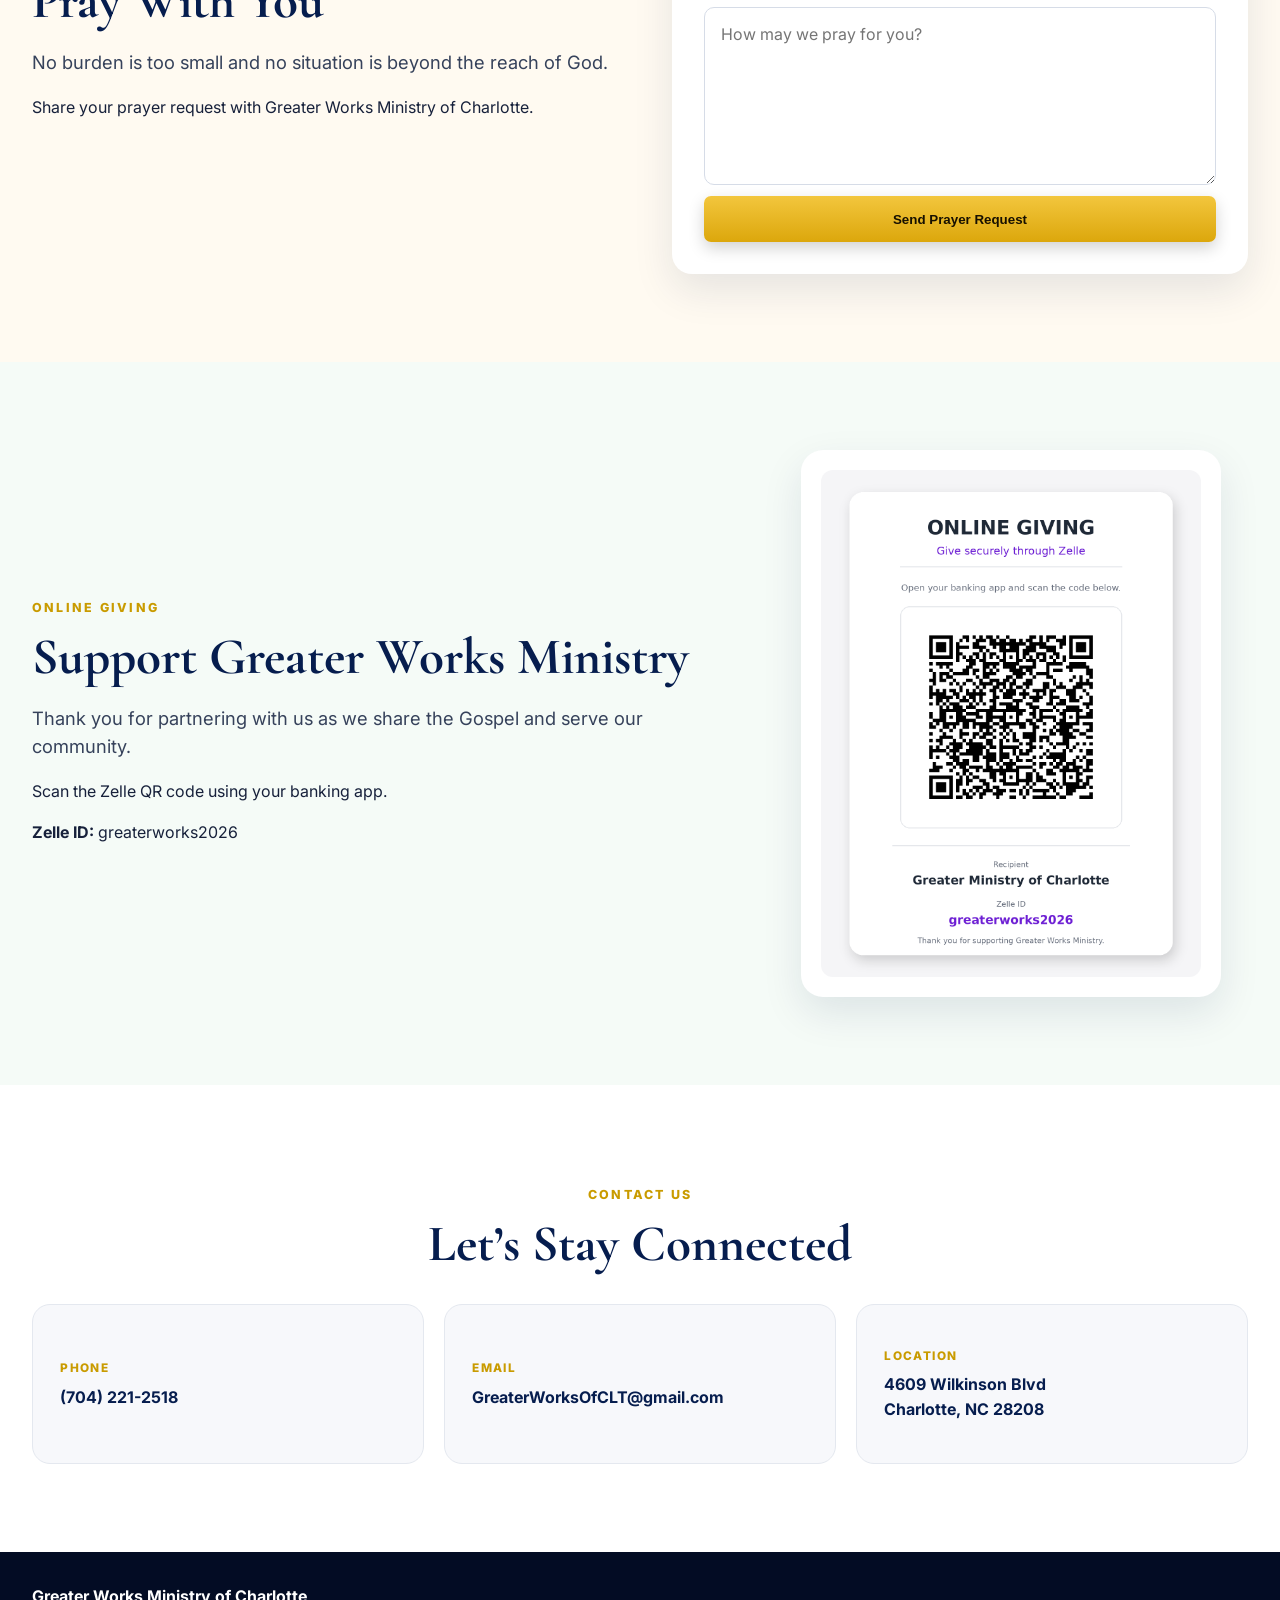
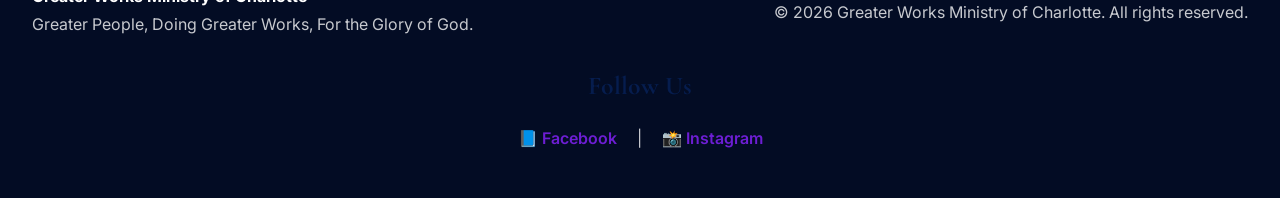
==== commit 22985962: "Add files via upload" ====
--- a/index.html
+++ b/index.html
@@ -3,11 +3,11 @@
 <head>
   <meta charset="UTF-8" />
   <meta name="viewport" content="width=device-width, initial-scale=1.0" />
-  <meta name="description" content="Greater Works Ministry of Charlotte — Greater People, Doing Greater Works, for the Glory of God." />
+  <meta name="description" content="Greater Works Ministry of Charlotte — Greater People, Doing Greater Works, For the Glory of God." />
   <title>Greater Works Ministry of Charlotte</title>
   <link rel="preconnect" href="https://fonts.googleapis.com">
   <link rel="preconnect" href="https://fonts.gstatic.com" crossorigin>
-  <link href="https://fonts.googleapis.com/css2?family=Cormorant+Garamond:wght@600;700&family=Inter:wght@400;500;600;700&display=swap" rel="stylesheet">
+  <link href="https://fonts.googleapis.com/css2?family=Cormorant+Garamond:wght@600;700&family=Inter:wght@400;500;600;700;800&display=swap" rel="stylesheet">
   <link rel="stylesheet" href="styles.css" />
 </head>
 <body>
@@ -19,30 +19,30 @@
       </a>
       <button class="menu-toggle" aria-expanded="false" aria-controls="nav-links" aria-label="Open navigation menu">☰</button>
       <div class="nav-links" id="nav-links">
-        <a href="#home">Home</a>
+        <a class="active" href="#home">Home</a>
         <a href="#about">About Us</a>
         <a href="#pastor">Meet Pastor</a>
         <a href="#ministries">Ministries</a>
         <a href="#events">Events</a>
         <a href="#prayer">Prayer Requests</a>
+        <a href="#giving">Online Giving</a>
         <a href="#contact">Contact Us</a>
       </div>
     </nav>
+  </header>
 
+  <main>
     <section class="hero">
-      <div class="hero-overlay"></div>
       <div class="hero-content container">
         <div class="hero-copy">
-          <p class="eyebrow">Welcome to Greater Works Ministry of Charlotte</p>
-          <h1>
-Greater People,<br>
-Doing Greater Works,<br>
-For the Glory of God
-</h1>
-          <p class="hero-text">A Christ-centered, Spirit-led ministry committed to preaching the Gospel, making disciples, equipping believers, and transforming lives.</p>
+          <p class="hero-welcome">Welcome to</p>
+          <h1>Greater Works<br>Ministry of Charlotte</h1>
+          <div class="cross-divider" aria-hidden="true"><span></span><b>†</b><span></span></div>
+          <p class="hero-tagline">Greater People, Doing Greater Works,<br>For the Glory of God</p>
+          <p class="hero-text">A Christ-centered, Spirit-led ministry committed to preaching the Gospel,<br>making disciples, equipping believers, and transforming lives.</p>
           <div class="hero-actions">
-            <a class="btn btn-primary" href="#about">Discover Our Mission</a>
-            <a class="btn btn-secondary" href="#contact">Connect With Us</a>
+            <a class="btn btn-primary" href="#about">▣ &nbsp; Discover Our Mission</a>
+            <a class="btn btn-outline" href="#contact">♟ &nbsp; Connect With Us</a>
           </div>
         </div>
         <div class="hero-logo-card">
@@ -50,35 +50,61 @@
         </div>
       </div>
     </section>
-  </header>
 
-  <main>
-    <section class="section about" id="about">
-      <div class="container two-column">
-        <div>
-          <p class="section-kicker">About Us</p>
-          <h2>Called to Greater Works</h2>
-          <p class="lead">We exist to glorify God and help people grow into the purpose He has placed on their lives.</p>
-          <p>Greater Works Ministry of Charlotte is a welcoming community of believers committed to the Gospel of Jesus Christ, discipleship, spiritual growth, and service. We believe the Holy Spirit empowers ordinary people to accomplish extraordinary works for God’s glory.</p>
-        </div>
-        <div class="mission-card">
-          <h3>Our Mission</h3>
-          <p>To glorify God by preaching the Gospel of Jesus Christ, making disciples, equipping believers for ministry, and transforming lives through the power of the Holy Spirit, so that we may do the greater works Christ has called us to accomplish.</p>
-          <div class="vision-line"></div>
-          <h3>Our Vision</h3>
-          <p>“Greater People, Doing Greater Works, for the Glory of God.”</p>
-        </div>
+    <section class="overview" id="about">
+      <div class="container overview-grid">
+        <article class="overview-card">
+          <div class="round-icon">●●</div>
+          <div><h2>Our Mission</h2><p>To glorify God by preaching the Gospel of Jesus Christ, making disciples, equipping believers for ministry, and transforming lives through the power of the Holy Spirit, so that we may do the greater works Christ has called us to accomplish.</p></div>
+        </article>
+        <article class="overview-card">
+          <div class="round-icon">◉</div>
+          <div><h2>Our Vision</h2><p>“Greater People, Doing Greater Works, For the Glory of God”</p></div>
+        </article>
+        <article class="overview-card">
+          <div class="round-icon">✝</div>
+          <div><h2>Our Focus</h2><ul><li>Preaching the Gospel</li><li>Making Disciples</li><li>Equipping Believers</li><li>Transforming Lives</li><li>Serving Our Community</li></ul></div>
+        </article>
+        <article class="overview-card">
+          <div class="round-icon">♥</div>
+          <div><h2>Our Heart</h2><p>We believe the Holy Spirit empowers ordinary people to accomplish extraordinary works for God’s glory.</p></div>
+        </article>
+      </div>
+
+      <div class="container action-grid">
+        <article class="launch-card" id="events">
+          <div class="action-heading"><div class="action-icon gold">▣</div><div><span>Join Us</span><h2>Upcoming Launch Service</h2></div></div>
+          <div class="launch-content">
+            <div class="date-badge"><span>August</span><strong>2</strong><small>2026</small></div>
+            <div class="launch-info">
+              <p><b>◷</b> 11:00 AM</p>
+              <p><b>●</b> Mecklenburg County Public Library (MCPL)<br>4609 Wilkinson Blvd<br>Charlotte, NC 28208</p>
+              <a class="btn btn-primary compact" href="https://www.google.com/maps/search/?api=1&query=4609+Wilkinson+Blvd+Charlotte+NC+28208" target="_blank" rel="noopener">Get Directions &nbsp; ›</a>
+            </div>
+          </div>
+        </article>
+
+        <article class="action-card prayer-preview">
+          <div class="action-heading centered"><div class="action-icon navy">🙏</div><div><span>We Are Here to Pray</span><h2>Prayer Requests</h2></div></div>
+          <p>We believe in the power of prayer and would love to stand with you.</p>
+          <a class="btn btn-navy compact" href="#prayer">Submit a Prayer Request &nbsp; ›</a>
+          <p class="small-note">✉ All prayer requests are sent directly to<br><strong>greaterworksprayerteam@gmail.com</strong></p>
+        </article>
+
+        <article class="action-card giving-preview">
+          <div class="action-heading centered"><div class="action-icon green">♡</div><div><span>Support the Ministry</span><h2>Online Giving</h2></div></div>
+          <p>Your generosity helps us share the Gospel and serve our community.</p>
+          <a class="btn btn-green compact" href="#giving">Give with Zelle &nbsp; ›</a>
+          <p class="small-note">▣ Safe. Simple. Secure.</p>
+        </article>
       </div>
     </section>
 
     <section class="section pastor-section" id="pastor">
       <div class="container pastor-feature">
-        <div class="pastor-image-wrap">
-          <img class="pastor-photo" src="assets/pastor-kimberly-hines.jpg" alt="Pastor Kimberly Hines speaking at a church podium" />
-        </div>
+        <div class="pastor-image-wrap"><img class="pastor-photo" src="assets/pastor-kimberly-hines.jpg" alt="Pastor Kimberly Hines speaking at a church podium" /></div>
         <div class="pastor-copy">
-          <p class="section-kicker">Meet Our Pastor</p>
-          <h2>Pastor Kimberly Hines</h2>
+          <p class="section-kicker">Meet Our Pastor</p><h2>Pastor Kimberly Hines</h2>
           <p>Pastor Kimberly Hines is a devoted servant of Jesus Christ, a wife, mother, and grandmother, and the founder and pastor of Greater Works Ministry. She is the wife of Steven Hines and considers her family one of God’s greatest blessings.</p>
           <p>With a heart for people and a passion for the Word of God, Pastor Kimberly is committed to helping individuals discover their identity in Christ, grow in their faith, and walk boldly in the purpose God has placed within them. Her ministry is rooted in prayer, biblical teaching, discipleship, and a desire to see lives transformed through the power and presence of God.</p>
           <p>For more than a decade, Pastor Kimberly has carried a burden to reach people beyond the walls of the church and to equip believers to fulfill the call of God on their lives. She believes that every believer has a purpose and that God desires to use ordinary people to accomplish extraordinary things for His glory.</p>
@@ -91,77 +117,60 @@
     </section>
 
     <section class="section ministries" id="ministries">
-      <div class="container">
-        <p class="section-kicker center">Ministries</p>
-        <h2 class="center">There Is a Place for You</h2>
+      <div class="container"><p class="section-kicker center">Ministries</p><h2 class="center">There Is a Place for You</h2>
         <div class="card-grid">
           <article class="ministry-card"><div class="icon">✝</div><h3>Worship & Word</h3><p>Gathering in faith to worship God, hear His Word, and grow together.</p></article>
           <article class="ministry-card"><div class="icon">🙏</div><h3>Prayer Ministry</h3><p>Standing in agreement through prayer, intercession, and spiritual encouragement.</p></article>
           <article class="ministry-card"><div class="icon">🤝</div><h3>Outreach</h3><p>Serving our neighbors and sharing the love of Christ throughout Charlotte.</p></article>
           <article class="ministry-card"><div class="icon">📖</div><h3>Discipleship</h3><p>Equipping believers with biblical truth and practical tools for Christian living.</p></article>
         </div>
-        <p class="section-note">Ministry names and descriptions can be updated as the ministry schedule grows.</p>
-      </div>
-    </section>
-
-    <section class="section events" id="events">
-      <div class="container">
-        <p class="section-kicker center">Events</p>
-        <h2 class="center">Join Us</h2>
-        <div class="event-card">
-          <div class="event-date"><span>Coming</span><strong>Soon</strong></div>
-          <div>
-            <h3>Upcoming Services & Special Events</h3>
-            <p>Service times, worship gatherings, Bible studies, outreach events, and special programs will appear here.</p>
-          </div>
-          <a class="btn btn-primary" href="#contact">Ask for Details</a>
-        </div>
       </div>
     </section>
 
     <section class="section prayer" id="prayer">
       <div class="container two-column">
-        <div>
-          <p class="section-kicker">Prayer Requests</p>
-          <h2>We Would Be Honored to Pray With You</h2>
-          <p class="lead">No burden is too small and no situation is beyond the reach of God.</p>
-          <p>Share your prayer request with Greater Works Ministry of Charlotte. Requests submitted through this form are directed to the ministry email.</p>
-        </div>
-        <form class="contact-form" action="mailto:GreaterWorksOfCLT@gmail.com" method="post" enctype="text/plain">
-          <label for="prayer-name">Name</label>
-          <input id="prayer-name" name="Name" type="text" placeholder="Your name" />
-          <label for="prayer-email">Email</label>
-          <input id="prayer-email" name="Email" type="email" placeholder="you@example.com" />
-          <label for="prayer-request">Prayer Request</label>
-          <textarea id="prayer-request" name="Prayer Request" rows="6" placeholder="How may we pray for you?" required></textarea>
+        <div><p class="section-kicker">Prayer Requests</p><h2>We Would Be Honored to Pray With You</h2><p class="lead">No burden is too small and no situation is beyond the reach of God.</p><p>Share your prayer request with Greater Works Ministry of Charlotte.</p></div>
+        <form class="contact-form" action="https://formsubmit.co/greaterworksprayerteam@gmail.com" method="POST">
+          <input type="hidden" name="_subject" value="New Prayer Request — Greater Works Ministry" />
+          <input type="hidden" name="_next" value="https://www.greaterworksofclt.org/thank-you.html" />
+          <input type="hidden" name="_captcha" value="false" />
+          <label for="prayer-name">Name</label><input id="prayer-name" name="Name" type="text" placeholder="Your name (optional)" />
+          <label for="prayer-email">Email</label><input id="prayer-email" name="Email" type="email" placeholder="you@example.com (optional)" />
+          <label for="prayer-request">Prayer Request</label><textarea id="prayer-request" name="Prayer Request" rows="6" placeholder="How may we pray for you?" required></textarea>
           <button class="btn btn-primary" type="submit">Send Prayer Request</button>
         </form>
       </div>
     </section>
 
+    <section class="section giving" id="giving">
+      <div class="container giving-layout">
+        <div><p class="section-kicker">Online Giving</p><h2>Support Greater Works Ministry</h2><p class="lead">Thank you for partnering with us as we share the Gospel and serve our community.</p><p>Scan the Zelle QR code using your banking app.</p><p><strong>Zelle ID:</strong> greaterworks2026</p></div>
+        <div class="giving-card"><img src="assets/zelle-giving-card-scannable.png" alt="Zelle QR code for Greater Works Ministry giving" /></div>
+      </div>
+    </section>
+
     <section class="section contact" id="contact">
-      <div class="container">
-        <p class="section-kicker center">Contact Us</p>
-        <h2 class="center">Let’s Stay Connected</h2>
+      <div class="container"><p class="section-kicker center">Contact Us</p><h2 class="center">Let’s Stay Connected</h2>
         <div class="contact-grid">
           <a class="contact-card" href="tel:+17042212518"><span>Phone</span><strong>(704) 221-2518</strong></a>
           <a class="contact-card" href="mailto:GreaterWorksOfCLT@gmail.com"><span>Email</span><strong>GreaterWorksOfCLT@gmail.com</strong></a>
-          <div class="contact-card"><span>Location</span><strong>Charlotte, North Carolina</strong><small>Full address coming soon</small></div>
+          <a class="contact-card" href="https://www.google.com/maps/search/?api=1&query=4609+Wilkinson+Blvd+Charlotte+NC+28208" target="_blank" rel="noopener"><span>Location</span><strong>4609 Wilkinson Blvd<br>Charlotte, NC 28208</strong></a>
         </div>
       </div>
     </section>
   </main>
 
-  <footer class="site-footer">
-    <div class="container footer-content">
-      <div>
-        <strong>Greater Works Ministry of Charlotte</strong>
-        <p>Greater People, Doing Greater Works, for the Glory of God.</p>
-      </div>
-      <p>© <span id="year"></span> Greater Works Ministry of Charlotte. All rights reserved.</p>
-    </div>
-  </footer>
+  <footer class="site-footer"><div class="container footer-content"><div><strong>Greater Works Ministry of Charlotte</strong><p>Greater People, Doing Greater Works, For the Glory of God.</p></div><p>© <span id="year"></span> Greater Works Ministry of Charlotte. All rights reserved.</p></div>
+<div class="social-links" style="margin-top:2rem;text-align:center;">
+<h3>Follow Us</h3>
+<p>
+<a href="https://www.facebook.com/share/1EBrpCtZD9/?mibextid=wwXIfr" target="_blank" rel="noopener">📘 Facebook</a>
+&nbsp;&nbsp;|&nbsp;&nbsp;
+<a href="https://www.instagram.com/greaterworksofclt?utm_source=qr" target="_blank" rel="noopener">📸 Instagram</a>
+</p>
+</div>
 
+</footer>
   <script src="script.js"></script>
 </body>
 </html>
--- a/styles.css
+++ b/styles.css
@@ -1,113 +1,11 @@
-:root {
-  --blue: #0b2474;
-  --blue-dark: #07184f;
-  --gold: #d9ad2b;
-  --gold-light: #f4df9a;
-  --cream: #fffaf0;
-  --white: #ffffff;
-  --text: #1d2433;
-  --muted: #667085;
-  --shadow: 0 18px 50px rgba(9, 25, 77, 0.12);
-}
+:root{--navy:#061d4e;--navy2:#0b2d72;--gold:#e5b627;--cream:#fffaf1;--white:#fff;--text:#17213b;--muted:#5d6678;--green:#1d8b4d;--border:#eadfca;--shadow:0 16px 40px rgba(7,29,78,.10)}
+*{box-sizing:border-box}html{scroll-behavior:smooth}body{margin:0;font-family:Inter,sans-serif;color:var(--text);background:#fff;line-height:1.55}img{max-width:100%;display:block}a{color:inherit}.container{width:min(1420px,calc(100% - 4rem));margin:auto}.site-header{background:#fff}.navbar{height:112px;display:flex;align-items:center;justify-content:space-between;gap:2rem}.brand{display:flex;align-items:center;gap:1rem;text-decoration:none;font-size:1.35rem;font-weight:800;color:var(--navy)}.brand img{width:90px;height:90px;object-fit:contain}.nav-links{display:flex;align-items:center;gap:2rem;height:100%}.nav-links a{position:relative;text-decoration:none;font-weight:700;color:#111d3d;padding:43px 0 38px}.nav-links a:hover,.nav-links a.active{color:#d5a400}.nav-links a.active:after{content:"";position:absolute;left:0;right:0;bottom:18px;height:3px;background:var(--gold)}.menu-toggle{display:none;background:none;border:0;font-size:1.7rem;color:var(--navy)}
+.hero{background:radial-gradient(circle at 68% 25%,rgba(255,255,255,.07),transparent 28%),linear-gradient(110deg,#031841 0%,#08245f 63%,#112957 100%);color:#fff;position:relative;overflow:hidden}.hero:after{content:"";position:absolute;inset:auto 0 0;height:58%;opacity:.1;background:radial-gradient(ellipse at 50% 110%,#fff,transparent 65%)}.hero-content{min-height:430px;padding:34px 0 38px;display:grid;grid-template-columns:1.25fr .75fr;align-items:center;gap:5rem;position:relative;z-index:1}.hero-copy{text-align:center}.hero-welcome{text-transform:uppercase;letter-spacing:.22em;font-weight:800;color:var(--gold);font-size:1rem;margin:0 0 .7rem}.hero h1{font-family:"Cormorant Garamond",serif;text-transform:uppercase;font-size:clamp(2.8rem,4.5vw,4.9rem);line-height:1.02;margin:.15rem 0 .65rem;letter-spacing:.02em}.cross-divider{display:flex;align-items:center;justify-content:center;gap:1rem;color:var(--gold);margin:.2rem auto .5rem;max-width:360px}.cross-divider span{height:2px;background:var(--gold);flex:1}.cross-divider b{font-size:2rem}.hero-tagline{font-family:"Cormorant Garamond",serif;font-size:1.65rem;line-height:1.05;font-weight:700;margin:.2rem 0 1rem}.hero-text{font-size:1rem;line-height:1.55;margin:0;color:rgba(255,255,255,.9)}.hero-actions{display:flex;justify-content:center;gap:1rem;margin-top:1.25rem}.btn{display:inline-flex;align-items:center;justify-content:center;min-height:46px;padding:.72rem 1.35rem;border-radius:7px;text-decoration:none;font-weight:800;border:0;cursor:pointer;transition:.2s}.btn:hover{transform:translateY(-1px)}.btn-primary{background:linear-gradient(#f3c63d,#dca70c);color:#171000;box-shadow:0 6px 16px rgba(0,0,0,.18)}.btn-outline{border:2px solid rgba(255,255,255,.85);color:#fff}.btn-navy{background:var(--navy);color:#fff}.btn-green{background:var(--green);color:#fff}.compact{min-height:40px;padding:.55rem 1.15rem}.hero-logo-card{background:#fff;border:14px solid #f2f2f2;border-radius:24px;padding:1rem;box-shadow:0 12px 35px rgba(0,0,0,.18);max-width:420px;margin-left:auto}.hero-logo-card img{width:100%;max-height:260px;object-fit:contain}
+.overview{padding:22px 0 38px;background:linear-gradient(#fff,#fffdf9)}.overview-grid{display:grid;grid-template-columns:repeat(4,1fr);gap:1.4rem}.overview-card{min-height:182px;border:1px solid var(--border);border-radius:18px;padding:1.2rem 1.25rem;display:grid;grid-template-columns:52px 1fr;gap:1rem;background:rgba(255,255,255,.92);box-shadow:0 8px 20px rgba(7,29,78,.04)}.overview-card h2,.action-card h2,.launch-card h2{font-family:"Cormorant Garamond",serif;color:var(--navy);font-size:1.55rem;margin:0 0 .45rem}.overview-card p,.overview-card li{font-size:.86rem;margin:.15rem 0}.overview-card ul{list-style:none;padding:0;margin:0}.overview-card li:before{content:"✓";color:#d8a800;border:1px solid #d8a800;border-radius:50%;font-size:.65rem;margin-right:.45rem;padding:0 .15rem}.round-icon{width:46px;height:46px;border:2px solid var(--gold);border-radius:50%;display:grid;place-items:center;color:#c99800;font-weight:800}.action-grid{display:grid;grid-template-columns:1.15fr 1fr 1fr;gap:1.4rem;margin-top:1.2rem}.launch-card,.action-card{border-radius:18px;padding:1.2rem 1.4rem;border:1px solid var(--border);box-shadow:0 8px 20px rgba(7,29,78,.05)}.launch-card{background:linear-gradient(135deg,#061b4c,#072968);color:#fff;border-color:#0a2c70}.launch-card h2{color:#fff;border-bottom:1px solid rgba(255,255,255,.55);padding-bottom:.45rem}.action-card{text-align:center;background:#fffdf8}.giving-preview{background:linear-gradient(135deg,#fbfffc,#eef9f1)}.action-heading{display:flex;align-items:flex-start;gap:.9rem}.action-heading.centered{justify-content:center;text-align:left}.action-heading span{text-transform:uppercase;letter-spacing:.08em;font-size:.76rem;font-weight:800;color:#d0a000}.giving-preview .action-heading span{color:var(--green)}.action-icon{width:48px;height:48px;border-radius:50%;display:grid;place-items:center;font-size:1.35rem;flex:0 0 48px}.action-icon.gold{background:#f2c841;color:#fff}.action-icon.navy{background:var(--navy);color:#fff}.action-icon.green{background:var(--green);color:#fff}.launch-content{display:grid;grid-template-columns:90px 1fr;gap:1rem;margin-top:.4rem}.date-badge{border:1px solid var(--gold);border-radius:10px;display:flex;flex-direction:column;align-items:center;justify-content:center;padding:.35rem;color:#fff}.date-badge span{text-transform:uppercase;color:var(--gold);font-size:.75rem;font-weight:800}.date-badge strong{font-family:"Cormorant Garamond",serif;font-size:3rem;line-height:1}.launch-info p{font-size:.86rem;margin:.25rem 0 .65rem}.launch-info b{color:var(--gold);margin-right:.35rem}.action-card>p{font-size:.88rem}.small-note{font-size:.78rem!important;color:var(--muted)}.small-note strong{color:var(--navy)}
+.section{padding:5.5rem 0}.section-kicker{text-transform:uppercase;letter-spacing:.18em;font-size:.78rem;font-weight:800;color:#c99b00}.center{text-align:center}h2,h3{font-family:"Cormorant Garamond",serif;color:var(--navy);line-height:1.08;margin-top:0}h2{font-size:clamp(2.2rem,4vw,3.5rem);margin-bottom:1rem}h3{font-size:1.6rem}.two-column{display:grid;grid-template-columns:1fr 1fr;gap:4rem;align-items:center}.lead{font-size:1.15rem;color:#36425b}.pastor-section{background:#f7f8fb}.pastor-feature{display:grid;grid-template-columns:minmax(320px,.85fr) minmax(0,1.15fr);gap:4rem;align-items:start}.pastor-image-wrap{position:sticky;top:120px}.pastor-photo{width:100%;aspect-ratio:4/5;object-fit:cover;object-position:center top;border-radius:24px;border:6px solid #fff;box-shadow:var(--shadow)}.pastor-copy p{margin:0 0 1.1rem}.pastor-copy blockquote{margin:1.5rem 0;padding:1.25rem 1.5rem;border-left:4px solid var(--gold);background:#fff;color:var(--navy);font-family:"Cormorant Garamond",serif;font-size:1.45rem;border-radius:0 14px 14px 0}.pastor-vision{font-family:"Cormorant Garamond",serif;font-size:1.45rem}.card-grid{display:grid;grid-template-columns:repeat(4,1fr);gap:1.25rem;margin-top:2rem}.ministry-card{padding:1.8rem 1.35rem;border-radius:18px;background:#fff;box-shadow:var(--shadow);border-top:4px solid var(--gold)}.icon{width:48px;height:48px;border-radius:50%;display:grid;place-items:center;background:var(--cream);font-size:1.4rem;margin-bottom:.8rem}.prayer{background:var(--cream)}.contact-form{background:#fff;border-radius:20px;padding:2rem;box-shadow:var(--shadow);display:grid;gap:.7rem}.contact-form label{font-weight:700;color:var(--navy)}.contact-form input,.contact-form textarea{width:100%;border:1px solid #d6dce7;border-radius:10px;padding:.85rem 1rem;font:inherit}.check-row{display:flex;align-items:center;gap:.6rem;font-size:.9rem}.check-row input{width:auto}.giving{background:#f5fbf7}.giving-layout{display:grid;grid-template-columns:1fr .7fr;gap:4rem;align-items:center}.giving-card{background:#fff;padding:1.25rem;border-radius:22px;box-shadow:var(--shadow);max-width:420px;margin:auto}.giving-card img{border-radius:12px}.contact-grid{display:grid;grid-template-columns:repeat(3,1fr);gap:1.25rem;margin-top:2rem}.contact-card{text-decoration:none;min-height:160px;padding:1.7rem;border-radius:18px;background:#f7f8fb;display:flex;flex-direction:column;justify-content:center;border:1px solid #e4e8ef}.contact-card span{color:#c99b00;text-transform:uppercase;letter-spacing:.12em;font-size:.74rem;font-weight:800}.contact-card strong{margin-top:.45rem;color:var(--navy);overflow-wrap:anywhere}.site-footer{background:#030c24;color:rgba(255,255,255,.78);padding:2rem 0}.footer-content{display:flex;justify-content:space-between;align-items:center;gap:2rem}.footer-content strong{color:#fff}.footer-content p{margin:.2rem 0}
+@media(max-width:1100px){.nav-links{gap:1rem}.nav-links a{font-size:.84rem}.overview-grid{grid-template-columns:repeat(2,1fr)}.action-grid{grid-template-columns:1fr 1fr}.launch-card{grid-column:1/-1}.hero-content{gap:2rem}.container{width:min(100% - 2rem,1420px)}}
+@media(max-width:820px){.navbar{height:82px}.brand img{width:62px;height:62px}.menu-toggle{display:block}.nav-links{display:none;position:absolute;z-index:30;top:82px;left:1rem;right:1rem;height:auto;flex-direction:column;align-items:stretch;background:#fff;padding:1rem;border-radius:14px;box-shadow:var(--shadow)}.nav-links.open{display:flex}.nav-links a{padding:.65rem}.nav-links a.active:after{display:none}.hero-content,.pastor-feature,.two-column,.giving-layout{grid-template-columns:1fr}.hero-content{padding:3rem 0}.hero-logo-card{margin:auto;max-width:360px}.overview-grid,.action-grid,.card-grid,.contact-grid{grid-template-columns:1fr}.launch-card{grid-column:auto}.pastor-image-wrap{position:static}.footer-content{flex-direction:column;align-items:flex-start}}
+@media(max-width:560px){.brand span{font-size:1rem}.hero h1{font-size:2.55rem}.hero-tagline{font-size:1.35rem}.hero-actions{flex-direction:column}.hero-actions .btn{width:100%}.overview-card{grid-template-columns:45px 1fr}.launch-content{grid-template-columns:75px 1fr}.section{padding:4rem 0}}
 
-* { box-sizing: border-box; }
-html { scroll-behavior: smooth; }
-body { margin: 0; font-family: "Inter", sans-serif; color: var(--text); background: var(--white); line-height: 1.7; }
-img { max-width: 100%; display: block; }
-a { color: inherit; }
-.container { width: min(1120px, calc(100% - 2rem)); margin: 0 auto; }
-
-.site-header { background: var(--white); }
-.navbar { min-height: 84px; display: flex; align-items: center; justify-content: space-between; gap: 1rem; }
-.brand { display: flex; align-items: center; gap: .8rem; text-decoration: none; font-weight: 700; color: var(--blue-dark); }
-.brand img { width: 58px; height: 58px; object-fit: contain; }
-.nav-links { display: flex; gap: 1.15rem; align-items: center; }
-.nav-links a { text-decoration: none; font-size: .92rem; font-weight: 600; color: #28334f; }
-.nav-links a:hover { color: var(--gold); }
-.menu-toggle { display: none; border: 0; background: transparent; font-size: 1.6rem; color: var(--blue); cursor: pointer; }
-
-.hero { position: relative; overflow: hidden; background: linear-gradient(135deg, var(--blue-dark), var(--blue)); color: var(--white); }
-.hero::before { content: ""; position: absolute; inset: 0; background: radial-gradient(circle at 85% 30%, rgba(217,173,43,.27), transparent 35%), radial-gradient(circle at 10% 90%, rgba(255,255,255,.08), transparent 35%); }
-.hero-content { position: relative; min-height: 670px; display: grid; grid-template-columns: 1.2fr .8fr; align-items: center; gap: 4rem; padding: 5rem 0; }
-.eyebrow, .section-kicker { text-transform: uppercase; letter-spacing: .18em; font-size: .78rem; font-weight: 700; color: var(--gold); }
-h1, h2, h3 { font-family: "Cormorant Garamond", serif; margin-top: 0; line-height: 1.08; }
-h1 { font-size: clamp(3rem, 6vw, 5.7rem); margin-bottom: 1.2rem; }
-h2 { font-size: clamp(2.3rem, 4vw, 3.7rem); color: var(--blue-dark); margin-bottom: 1rem; }
-h3 { font-size: 1.75rem; color: var(--blue-dark); margin-bottom: .5rem; }
-.hero-text { max-width: 680px; font-size: 1.1rem; color: rgba(255,255,255,.84); }
-.hero-actions { display: flex; gap: 1rem; flex-wrap: wrap; margin-top: 2rem; }
-.btn { display: inline-flex; justify-content: center; align-items: center; min-height: 50px; padding: .75rem 1.25rem; border-radius: 999px; border: 0; text-decoration: none; font-weight: 700; cursor: pointer; }
-.btn-primary { background: var(--gold); color: #201800; }
-.btn-primary:hover { background: #e8c04d; transform: translateY(-1px); }
-.btn-secondary { border: 1px solid rgba(255,255,255,.55); color: var(--white); }
-.hero-logo-card { background: rgba(255,255,255,.96); border-radius: 30px; padding: 1.4rem; box-shadow: var(--shadow); transform: rotate(1.5deg); }
-.hero-logo-card img { border-radius: 18px; }
-
-.section { padding: 6rem 0; }
-.two-column { display: grid; grid-template-columns: 1fr 1fr; gap: 4rem; align-items: center; }
-.lead { font-size: 1.18rem; color: #303b56; }
-.muted { color: var(--muted); }
-.mission-card { background: var(--cream); border: 1px solid #f0e3ba; border-radius: 24px; padding: 2.3rem; box-shadow: var(--shadow); }
-.vision-line { height: 1px; background: linear-gradient(90deg, transparent, var(--gold), transparent); margin: 1.8rem 0; }
-
-.pastor-section { background: #f7f8fb; }
-.pastor-feature { display: grid; grid-template-columns: minmax(320px, .9fr) minmax(0, 1.1fr); gap: 4rem; align-items: start; }
-.pastor-image-wrap { position: sticky; top: 110px; }
-.pastor-photo { width: 100%; aspect-ratio: 4 / 5; object-fit: cover; object-position: center top; border-radius: 28px; box-shadow: var(--shadow); border: 6px solid var(--white); }
-.pastor-copy p { margin: 0 0 1.15rem; }
-.pastor-copy blockquote { margin: 1.5rem 0; padding: 1.25rem 1.5rem; border-left: 4px solid var(--gold); background: var(--white); color: var(--blue-dark); font-family: "Cormorant Garamond", serif; font-size: 1.55rem; line-height: 1.35; border-radius: 0 16px 16px 0; box-shadow: 0 10px 30px rgba(9, 25, 77, 0.07); }
-.pastor-vision { color: var(--blue-dark); font-family: "Cormorant Garamond", serif; font-size: 1.5rem; }
-
-.center { text-align: center; }
-.card-grid { display: grid; grid-template-columns: repeat(4, 1fr); gap: 1.3rem; margin-top: 2.5rem; }
-.ministry-card { padding: 2rem 1.4rem; border-radius: 22px; background: var(--white); box-shadow: var(--shadow); border-top: 4px solid var(--gold); }
-.icon { width: 50px; height: 50px; border-radius: 50%; display: grid; place-items: center; background: var(--cream); margin-bottom: 1rem; font-size: 1.5rem; }
-.section-note { text-align: center; margin-top: 2rem; color: var(--muted); }
-
-.events { background: var(--blue-dark); color: var(--white); }
-.events h2 { color: var(--white); }
-.event-card { display: grid; grid-template-columns: auto 1fr auto; align-items: center; gap: 2rem; background: var(--white); color: var(--text); border-radius: 24px; padding: 2rem; margin-top: 2.5rem; }
-.event-date { min-width: 120px; text-align: center; padding: 1rem; border-radius: 18px; background: var(--cream); color: var(--blue); }
-.event-date span, .event-date strong { display: block; }
-.event-date strong { font-family: "Cormorant Garamond", serif; font-size: 2rem; }
-
-.prayer { background: #fffaf0; }
-.contact-form { background: var(--white); border-radius: 24px; padding: 2rem; box-shadow: var(--shadow); display: grid; gap: .75rem; }
-.contact-form label { font-weight: 700; color: var(--blue-dark); }
-.contact-form input, .contact-form textarea { width: 100%; border: 1px solid #d8deea; border-radius: 12px; padding: .9rem 1rem; font: inherit; }
-.contact-form input:focus, .contact-form textarea:focus { outline: 3px solid rgba(217,173,43,.22); border-color: var(--gold); }
-
-.contact-grid { display: grid; grid-template-columns: repeat(3, 1fr); gap: 1.3rem; margin-top: 2.5rem; }
-.contact-card { text-decoration: none; min-height: 180px; padding: 2rem; border-radius: 22px; background: #f7f8fb; display: flex; flex-direction: column; justify-content: center; border: 1px solid #e7eaf0; }
-.contact-card span { color: var(--gold); text-transform: uppercase; letter-spacing: .12em; font-size: .75rem; font-weight: 800; }
-.contact-card strong { margin-top: .4rem; font-size: 1.05rem; color: var(--blue-dark); overflow-wrap: anywhere; }
-.contact-card small { color: var(--muted); margin-top: .4rem; }
-
-.site-footer { background: #050d29; color: rgba(255,255,255,.78); padding: 2.2rem 0; }
-.footer-content { display: flex; justify-content: space-between; gap: 2rem; align-items: center; }
-.footer-content strong { color: var(--white); }
-.footer-content p { margin: .25rem 0; }
-
-@media (max-width: 900px) {
-  .menu-toggle { display: block; }
-  .nav-links { display: none; position: absolute; z-index: 20; top: 84px; left: 1rem; right: 1rem; flex-direction: column; align-items: stretch; background: var(--white); padding: 1rem; border-radius: 18px; box-shadow: var(--shadow); }
-  .nav-links.open { display: flex; }
-  .nav-links a { padding: .65rem .75rem; }
-  .hero-content, .two-column, .pastor-feature { grid-template-columns: 1fr; }
-  .pastor-image-wrap { position: static; max-width: 620px; }
-  .hero-content { gap: 2rem; }
-  .hero-logo-card { max-width: 520px; }
-  .card-grid { grid-template-columns: repeat(2, 1fr); }
-  .contact-grid { grid-template-columns: 1fr; }
-  .event-card { grid-template-columns: 1fr; }
-  .footer-content { flex-direction: column; align-items: flex-start; }
-}
-
-@media (max-width: 560px) {
-  .brand span { display: none; }
-  .hero-content { padding: 4rem 0; min-height: auto; }
-  .section { padding: 4.5rem 0; }
-  .card-grid { grid-template-columns: 1fr; }
-  .hero-actions .btn { width: 100%; }
-  .pastor-photo { aspect-ratio: 4 / 5; }
-}
+.social-links a{color:#6d1ed4;text-decoration:none;font-weight:600;margin:0 .5rem}
+.social-links a:hover{text-decoration:underline;opacity:.85}
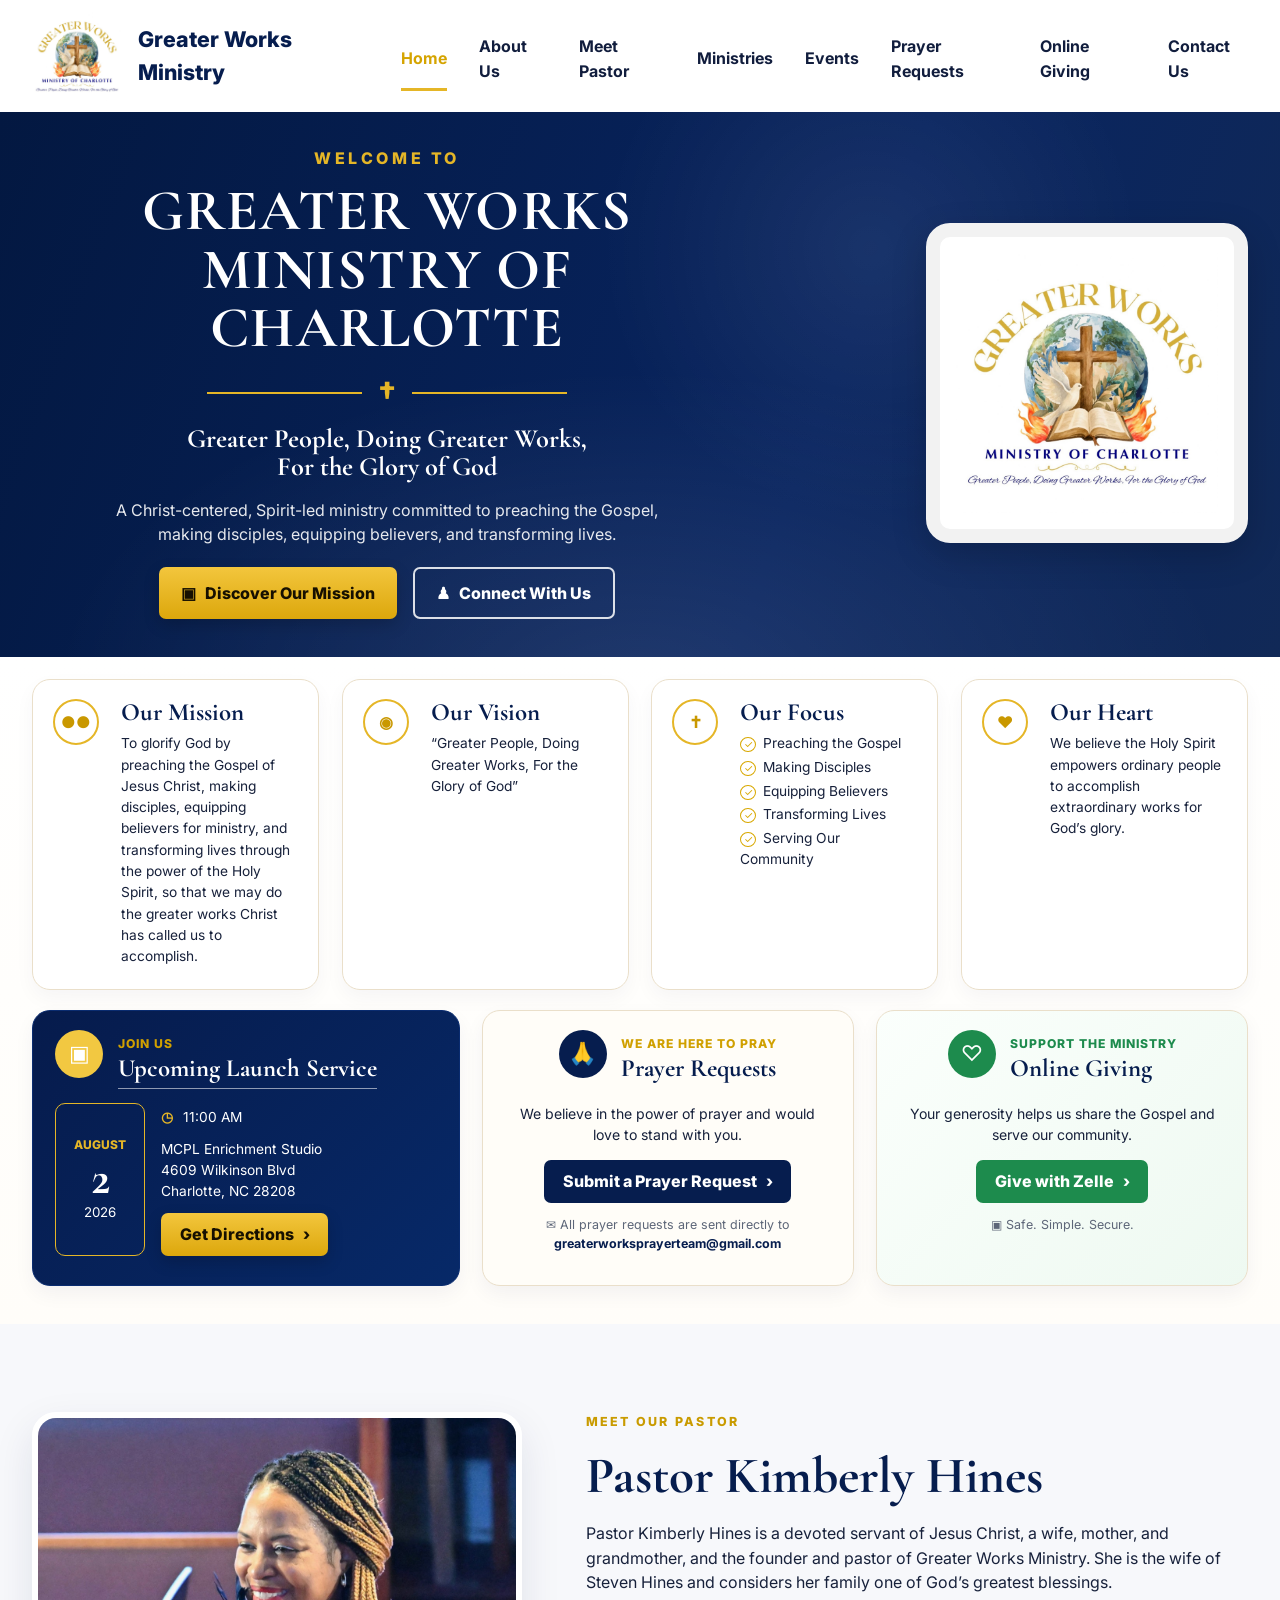
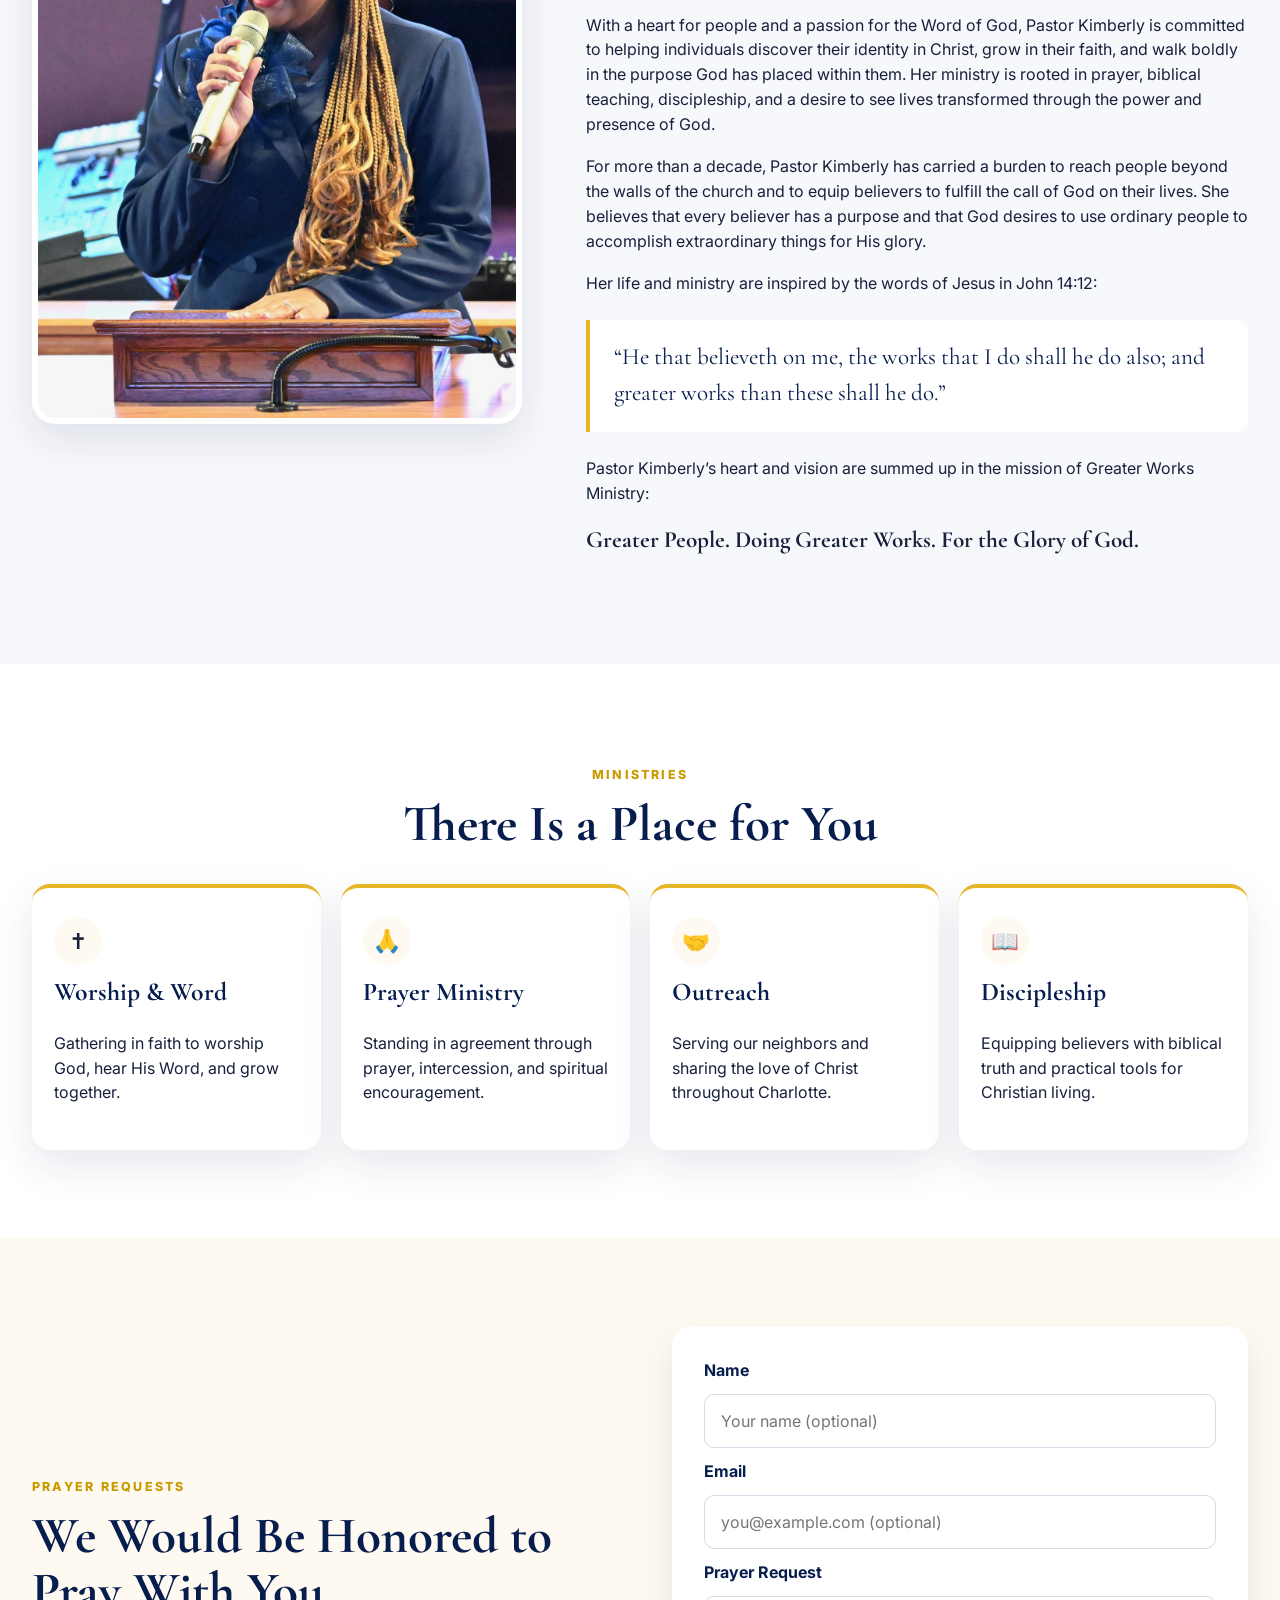
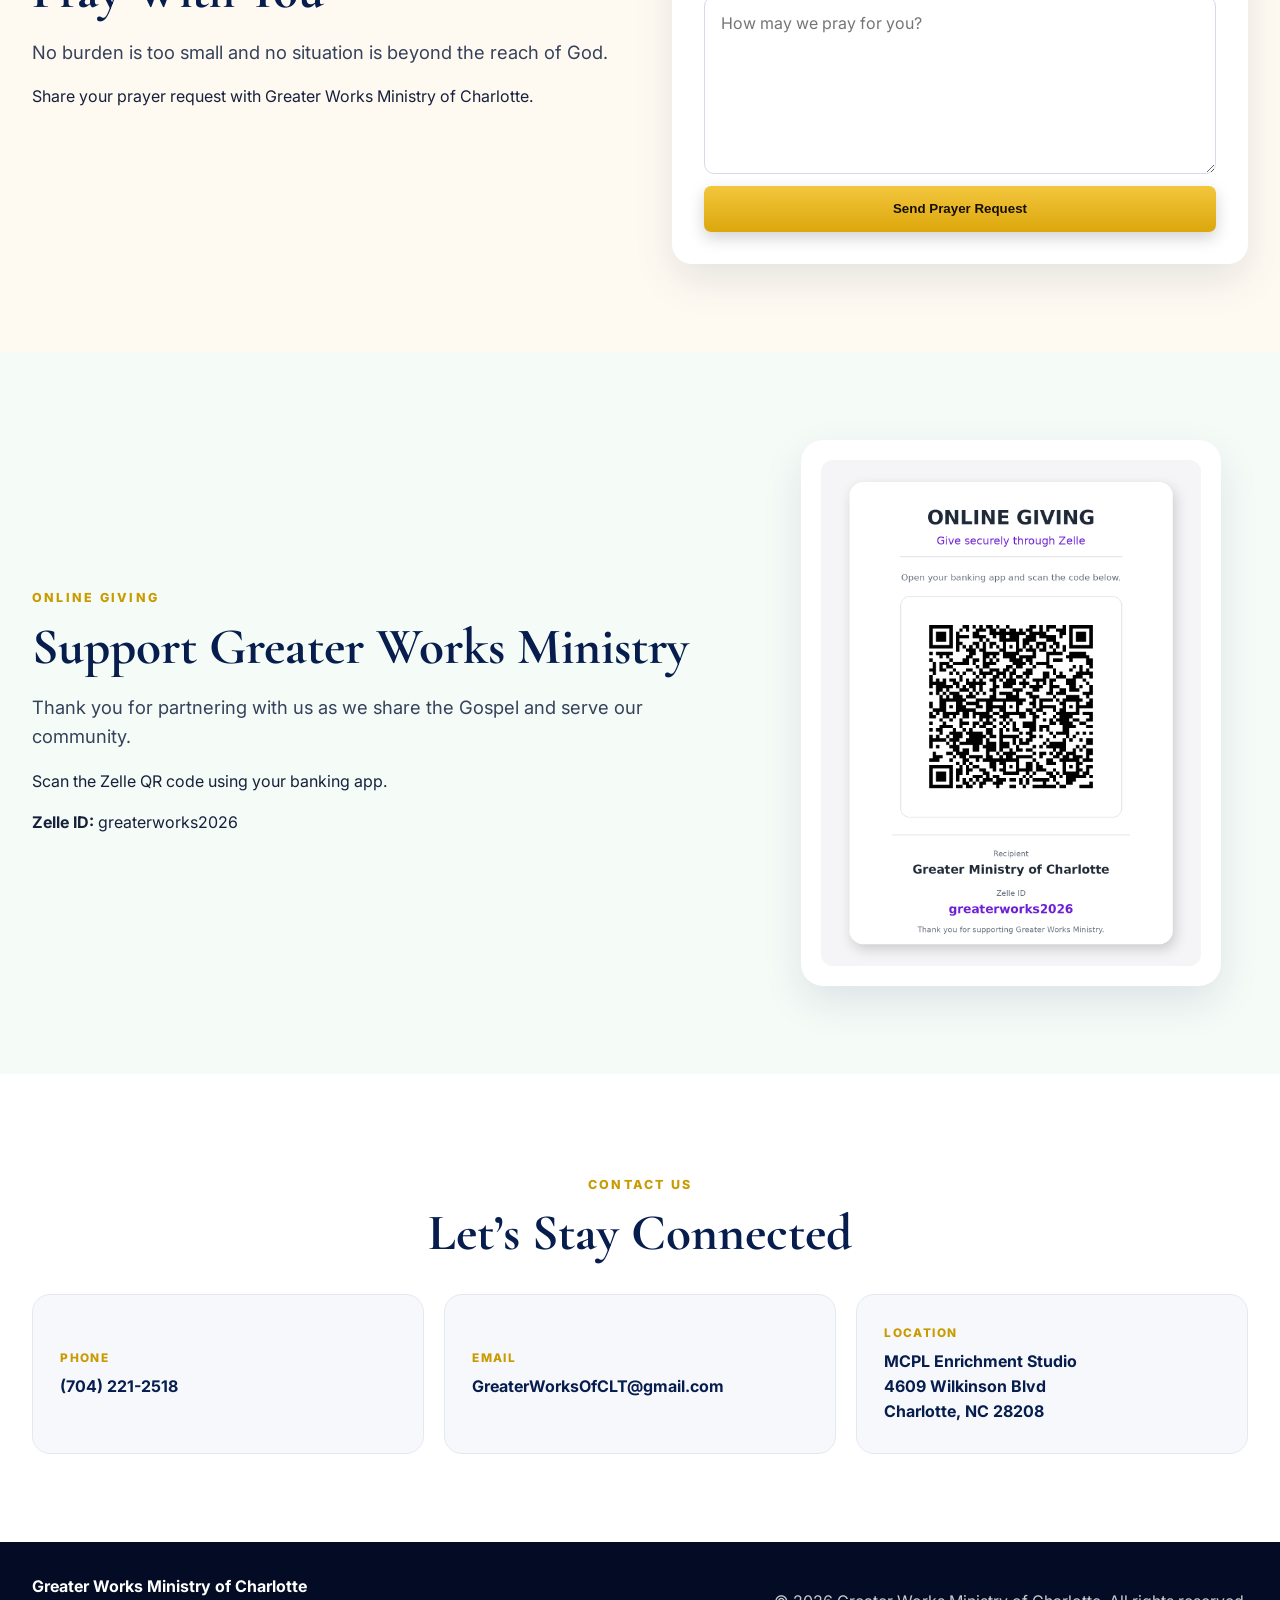
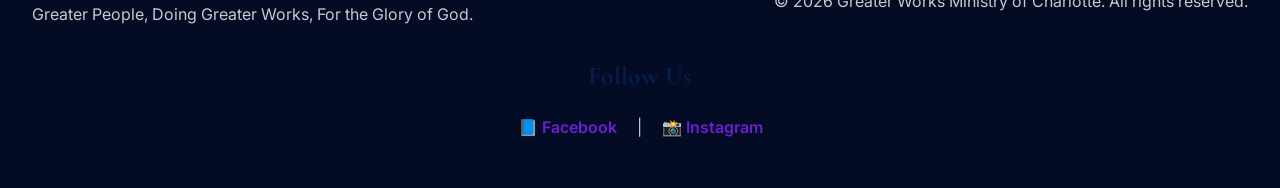
==== commit da0e9a46: "Add files via upload" ====
--- a/index.html
+++ b/index.html
@@ -78,7 +78,8 @@
             <div class="date-badge"><span>August</span><strong>2</strong><small>2026</small></div>
             <div class="launch-info">
               <p><b>◷</b> 11:00 AM</p>
-              <p><b>●</b> Mecklenburg County Public Library (MCPL)<br>4609 Wilkinson Blvd<br>Charlotte, NC 28208</p>
+              <p>MCPL Enrichment Studio<br>
+4609 Wilkinson Blvd<br>Charlotte, NC 28208</p>
               <a class="btn btn-primary compact" href="https://www.google.com/maps/search/?api=1&query=4609+Wilkinson+Blvd+Charlotte+NC+28208" target="_blank" rel="noopener">Get Directions &nbsp; ›</a>
             </div>
           </div>
@@ -154,7 +155,8 @@
         <div class="contact-grid">
           <a class="contact-card" href="tel:+17042212518"><span>Phone</span><strong>(704) 221-2518</strong></a>
           <a class="contact-card" href="mailto:GreaterWorksOfCLT@gmail.com"><span>Email</span><strong>GreaterWorksOfCLT@gmail.com</strong></a>
-          <a class="contact-card" href="https://www.google.com/maps/search/?api=1&query=4609+Wilkinson+Blvd+Charlotte+NC+28208" target="_blank" rel="noopener"><span>Location</span><strong>4609 Wilkinson Blvd<br>Charlotte, NC 28208</strong></a>
+          <a class="contact-card" href="https://www.google.com/maps/search/?api=1&query=4609+Wilkinson+Blvd+Charlotte+NC+28208" target="_blank" rel="noopener"><span>Location</span><strong>MCPL Enrichment Studio<br>
+4609 Wilkinson Blvd<br>Charlotte, NC 28208</strong></a>
         </div>
       </div>
     </section>
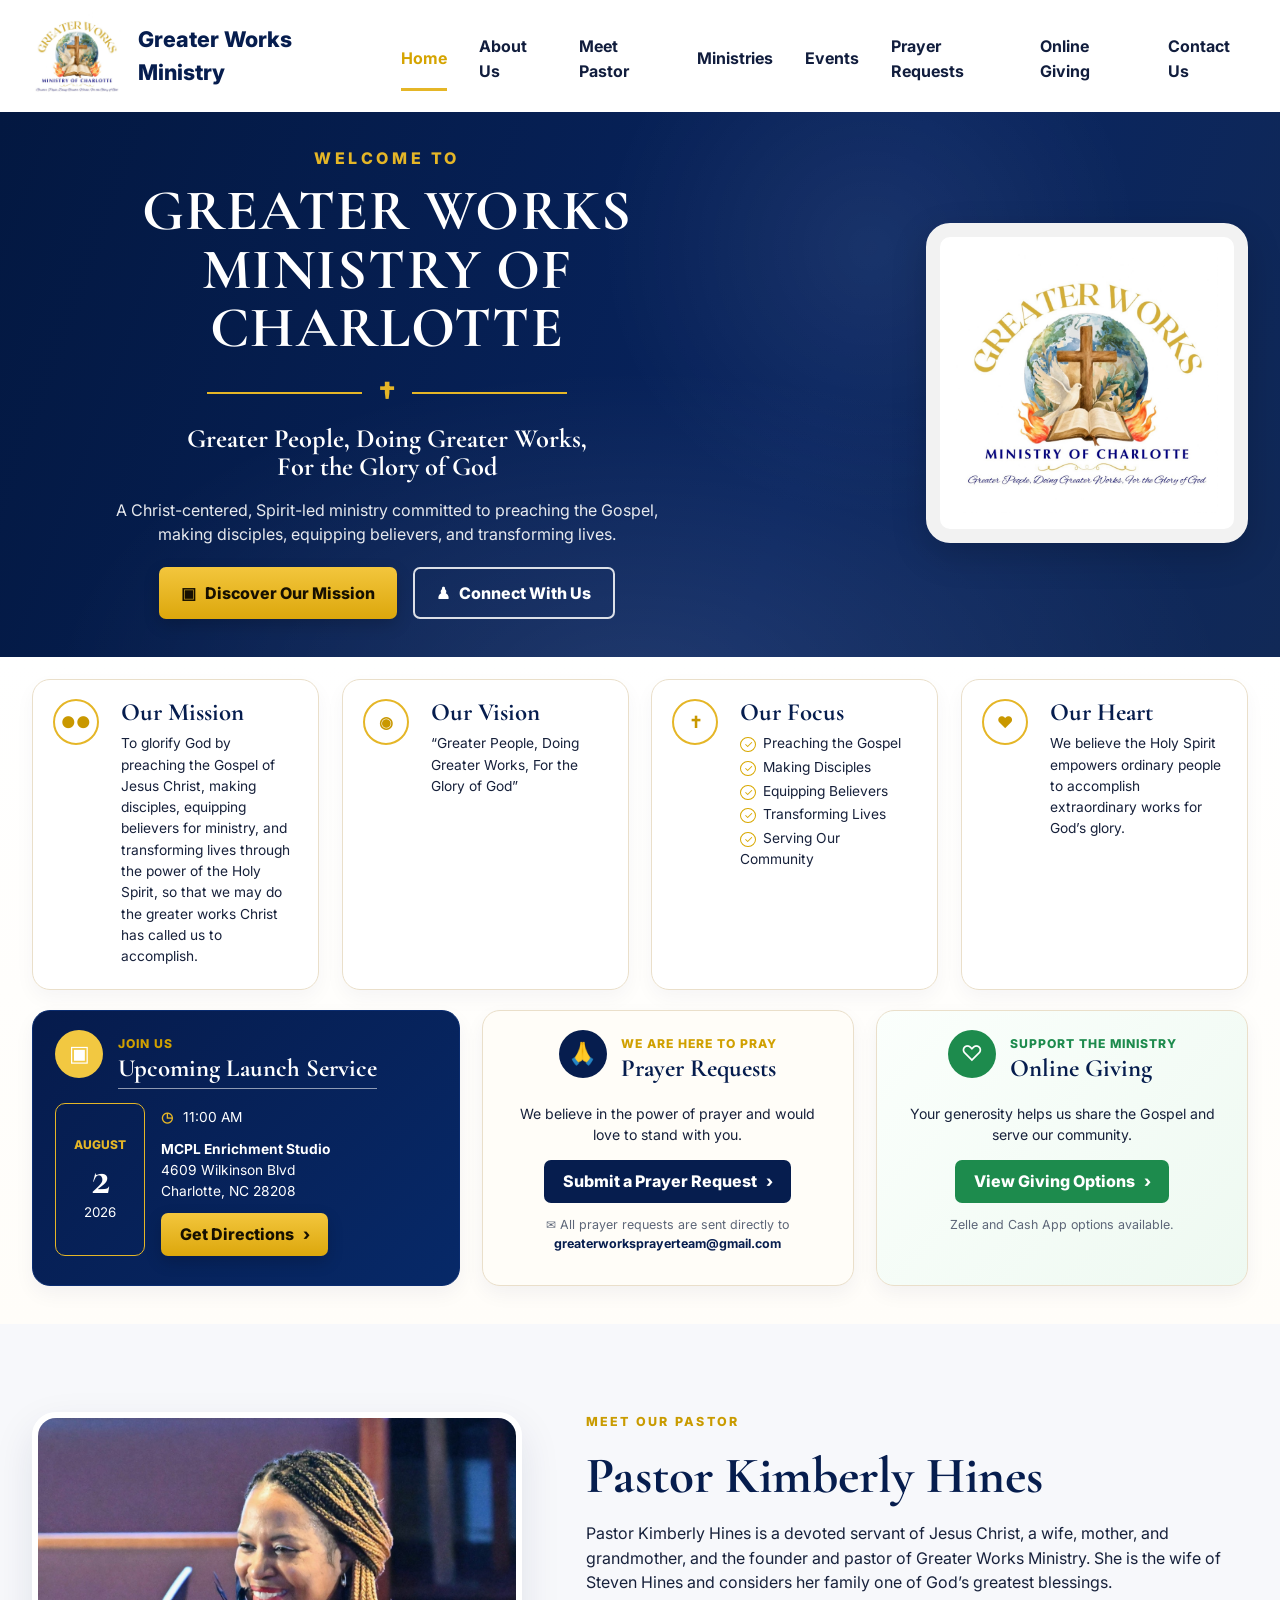
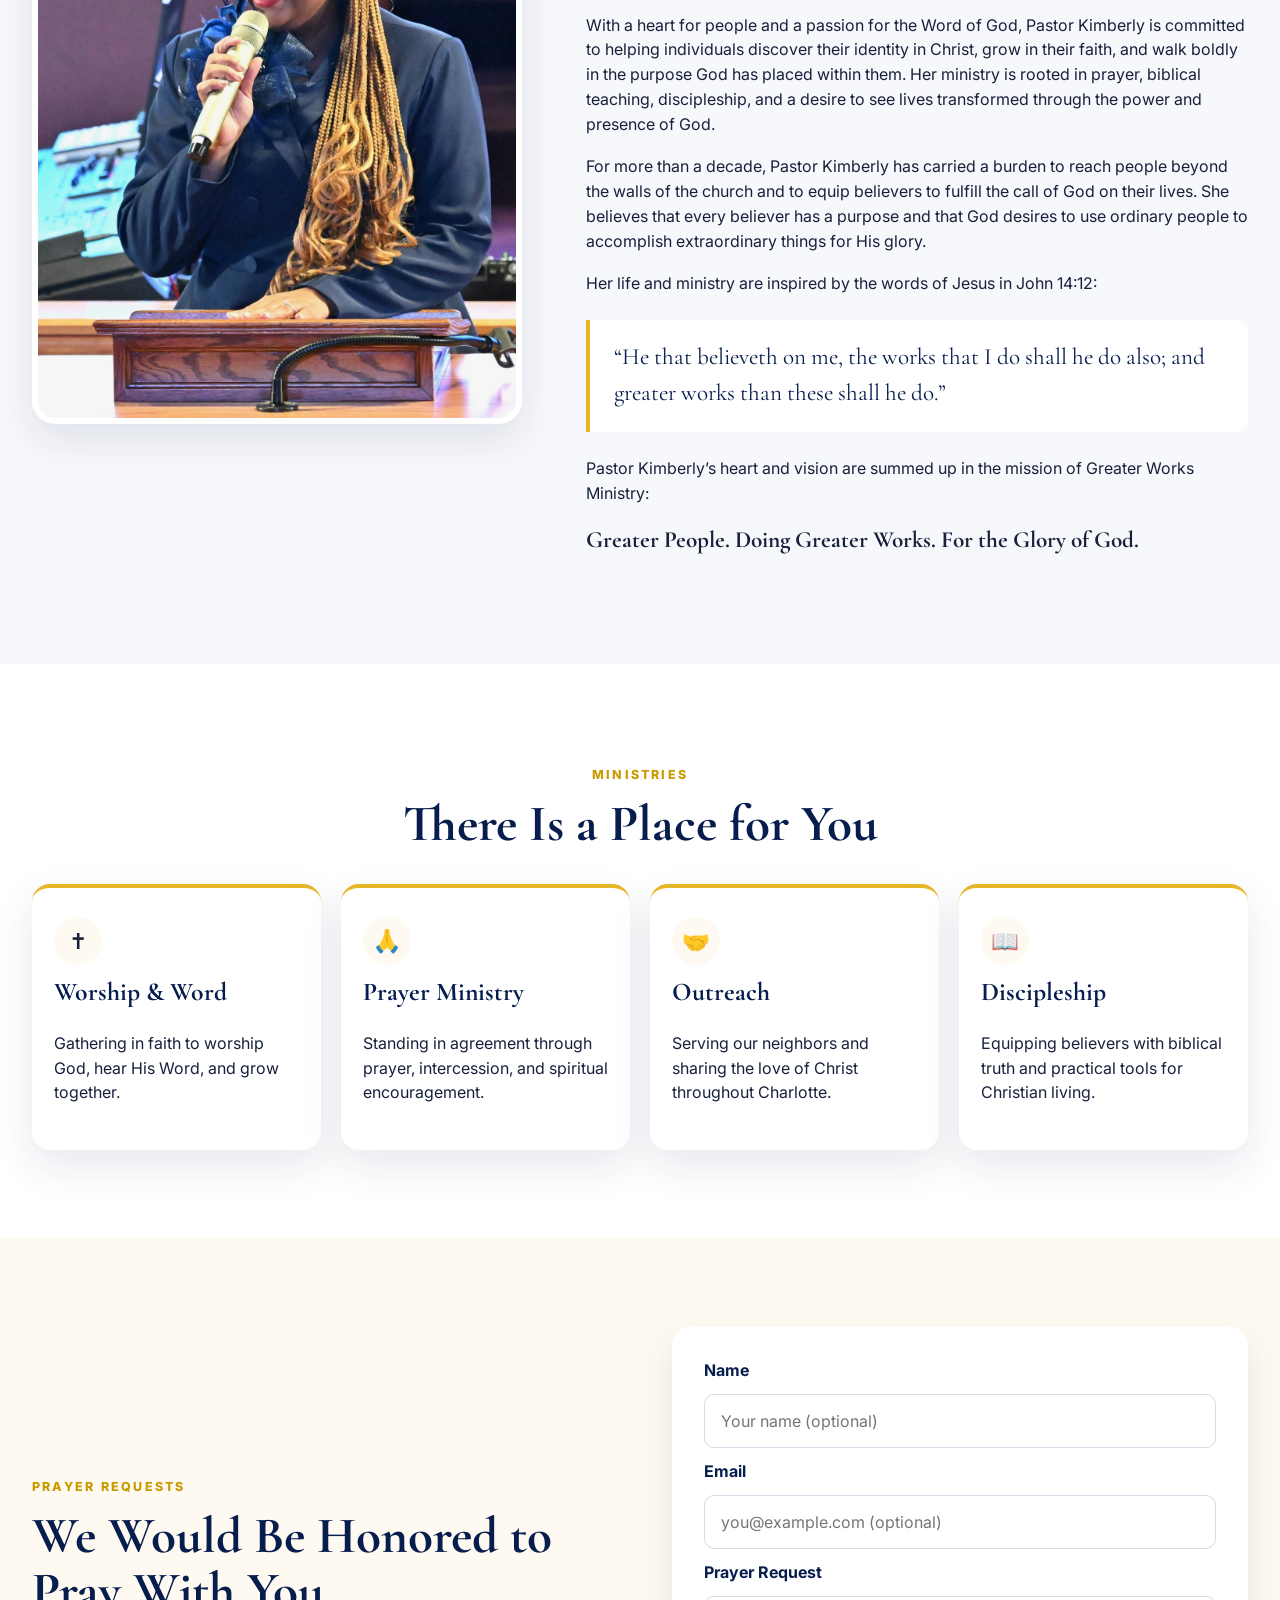
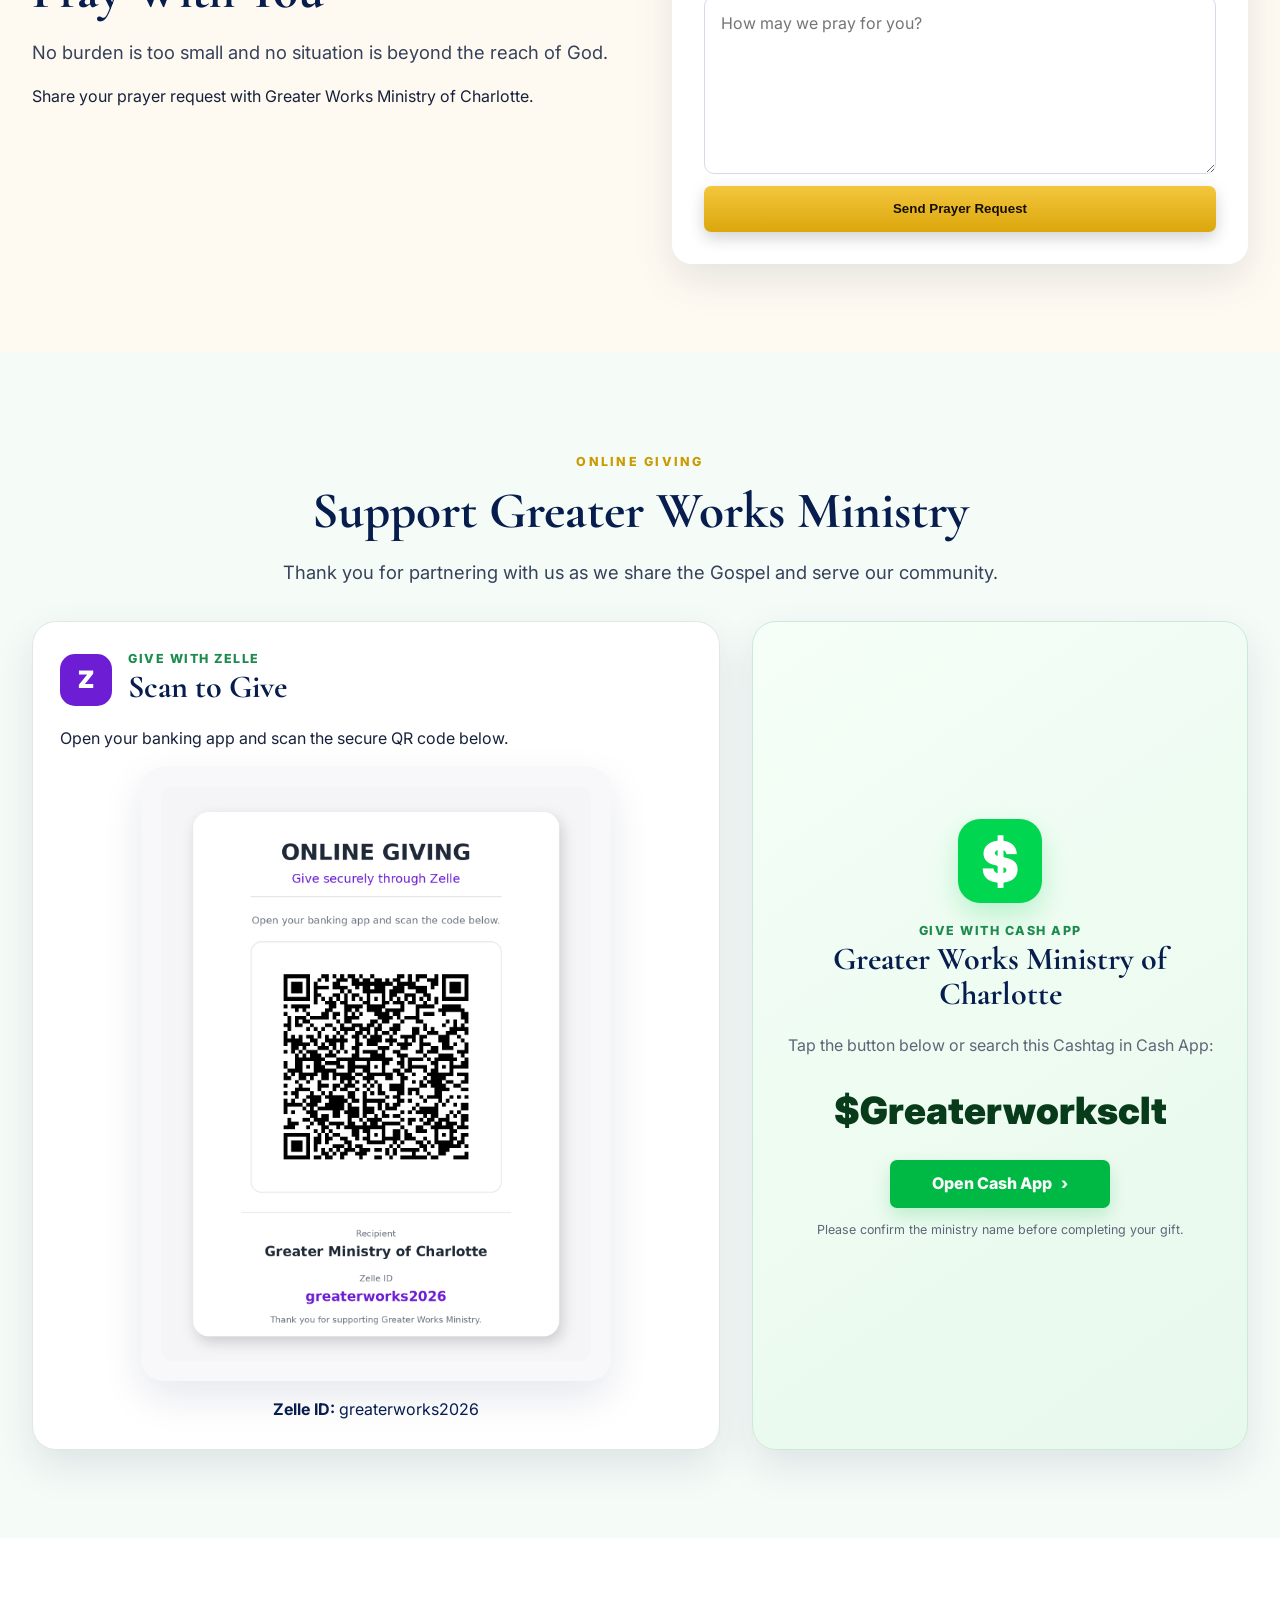
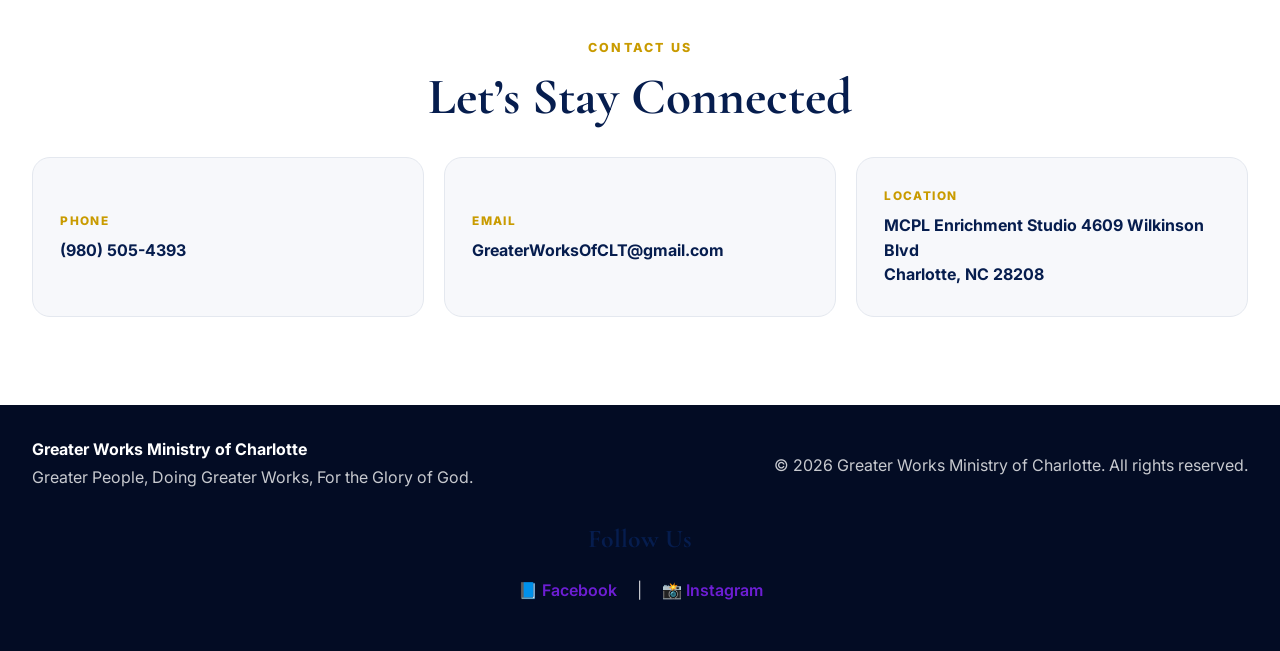
==== commit 718bdde9: "Add files via upload" ====
--- a/index.html
+++ b/index.html
@@ -78,8 +78,7 @@
             <div class="date-badge"><span>August</span><strong>2</strong><small>2026</small></div>
             <div class="launch-info">
               <p><b>◷</b> 11:00 AM</p>
-              <p>MCPL Enrichment Studio<br>
-4609 Wilkinson Blvd<br>Charlotte, NC 28208</p>
+              <p class="event-location"><strong>MCPL Enrichment Studio</strong><br>4609 Wilkinson Blvd<br>Charlotte, NC 28208</p>
               <a class="btn btn-primary compact" href="https://www.google.com/maps/search/?api=1&query=4609+Wilkinson+Blvd+Charlotte+NC+28208" target="_blank" rel="noopener">Get Directions &nbsp; ›</a>
             </div>
           </div>
@@ -95,8 +94,8 @@
         <article class="action-card giving-preview">
           <div class="action-heading centered"><div class="action-icon green">♡</div><div><span>Support the Ministry</span><h2>Online Giving</h2></div></div>
           <p>Your generosity helps us share the Gospel and serve our community.</p>
-          <a class="btn btn-green compact" href="#giving">Give with Zelle &nbsp; ›</a>
-          <p class="small-note">▣ Safe. Simple. Secure.</p>
+          <a class="btn btn-green compact" href="#giving">View Giving Options &nbsp; ›</a>
+          <p class="small-note">Zelle and Cash App options available.</p>
         </article>
       </div>
     </section>
@@ -144,18 +143,48 @@
     </section>
 
     <section class="section giving" id="giving">
-      <div class="container giving-layout">
-        <div><p class="section-kicker">Online Giving</p><h2>Support Greater Works Ministry</h2><p class="lead">Thank you for partnering with us as we share the Gospel and serve our community.</p><p>Scan the Zelle QR code using your banking app.</p><p><strong>Zelle ID:</strong> greaterworks2026</p></div>
-        <div class="giving-card"><img src="assets/zelle-giving-card-scannable.png" alt="Zelle QR code for Greater Works Ministry giving" /></div>
+      <div class="container">
+        <div class="giving-intro">
+          <p class="section-kicker center">Online Giving</p>
+          <h2 class="center">Support Greater Works Ministry</h2>
+          <p class="lead center">Thank you for partnering with us as we share the Gospel and serve our community.</p>
+        </div>
+
+        <div class="giving-options">
+          <article class="payment-option zelle-option">
+            <div class="payment-heading">
+              <span class="payment-mark zelle-mark">Z</span>
+              <div>
+                <p class="payment-kicker">Give with Zelle</p>
+                <h3>Scan to Give</h3>
+              </div>
+            </div>
+            <p>Open your banking app and scan the secure QR code below.</p>
+            <div class="giving-card">
+              <img src="assets/zelle-giving-card-scannable.png" alt="Scannable Zelle giving QR code for Greater Works Ministry" />
+            </div>
+            <p class="payment-detail"><strong>Zelle ID:</strong> greaterworks2026</p>
+          </article>
+
+          <article class="payment-option cashapp-option">
+            <div class="cashapp-badge" aria-hidden="true">$</div>
+            <p class="payment-kicker">Give with Cash App</p>
+            <h3>Greater Works Ministry of Charlotte</h3>
+            <p class="cashapp-copy">Tap the button below or search this Cashtag in Cash App:</p>
+            <a class="cashapp-handle" href="https://cash.app/$Greaterworksclt" target="_blank" rel="noopener noreferrer">$Greaterworksclt</a>
+            <a class="btn btn-cashapp" href="https://cash.app/$Greaterworksclt" target="_blank" rel="noopener noreferrer">Open Cash App &nbsp; ›</a>
+            <p class="small-note">Please confirm the ministry name before completing your gift.</p>
+          </article>
+        </div>
       </div>
     </section>
 
     <section class="section contact" id="contact">
       <div class="container"><p class="section-kicker center">Contact Us</p><h2 class="center">Let’s Stay Connected</h2>
         <div class="contact-grid">
-          <a class="contact-card" href="tel:+17042212518"><span>Phone</span><strong>(704) 221-2518</strong></a>
+          <a class="contact-card" href="tel:+19805054393"><span>Phone</span><strong>(980) 505-4393</strong></a>
           <a class="contact-card" href="mailto:GreaterWorksOfCLT@gmail.com"><span>Email</span><strong>GreaterWorksOfCLT@gmail.com</strong></a>
-          <a class="contact-card" href="https://www.google.com/maps/search/?api=1&query=4609+Wilkinson+Blvd+Charlotte+NC+28208" target="_blank" rel="noopener"><span>Location</span><strong>MCPL Enrichment Studio<br>
+          <a class="contact-card" href="https://www.google.com/maps/search/?api=1&query=4609+Wilkinson+Blvd+Charlotte+NC+28208" target="_blank" rel="noopener"><span>Location</span><strong>MCPL Enrichment Studio
 4609 Wilkinson Blvd<br>Charlotte, NC 28208</strong></a>
         </div>
       </div>
--- a/styles.css
+++ b/styles.css
@@ -9,3 +9,28 @@
 
 .social-links a{color:#6d1ed4;text-decoration:none;font-weight:600;margin:0 .5rem}
 .social-links a:hover{text-decoration:underline;opacity:.85}
+
+
+/* Online giving options */
+.giving-intro{max-width:820px;margin:0 auto 2.2rem}
+.giving-options{display:grid;grid-template-columns:minmax(0,1fr) minmax(320px,.72fr);gap:2rem;align-items:stretch}
+.payment-option{border-radius:24px;padding:1.7rem;background:#fff;box-shadow:var(--shadow);border:1px solid #e1e8e4}
+.payment-heading{display:flex;align-items:center;gap:1rem;margin-bottom:.8rem}
+.payment-mark{width:52px;height:52px;border-radius:15px;display:grid;place-items:center;font-weight:900;font-size:1.5rem;flex:0 0 52px}
+.zelle-mark{background:#6d1ed4;color:#fff}
+.payment-kicker{margin:0;color:var(--green);font-size:.78rem;font-weight:800;letter-spacing:.12em;text-transform:uppercase}
+.payment-option h3{margin:.1rem 0 .35rem;font-size:2rem}
+.zelle-option .giving-card{max-width:470px;margin:1rem auto;background:#f8f8fa}
+.payment-detail{text-align:center;margin:.9rem 0 0;color:var(--navy)}
+.cashapp-option{background:linear-gradient(145deg,#f5fff7,#e7f8ec);display:flex;flex-direction:column;align-items:center;justify-content:center;text-align:center;border-color:#cce9d3}
+.cashapp-badge{width:84px;height:84px;border-radius:22px;background:#00d64f;color:#fff;display:grid;place-items:center;font-size:3.5rem;font-weight:900;box-shadow:0 12px 28px rgba(0,214,79,.24);margin-bottom:1.15rem}
+.cashapp-copy{max-width:430px;color:var(--muted)}
+.cashapp-handle{display:inline-block;margin:.5rem 0 1.25rem;color:#073b1a;font-size:clamp(1.65rem,3vw,2.35rem);font-weight:900;text-decoration:none;overflow-wrap:anywhere}
+.cashapp-handle:hover{text-decoration:underline}
+.btn-cashapp{background:#00b944;color:#fff;min-width:220px;box-shadow:0 8px 18px rgba(0,185,68,.2)}
+.event-location strong{color:#fff}
+
+@media(max-width:820px){
+  .giving-options{grid-template-columns:1fr}
+  .payment-option{padding:1.35rem}
+}
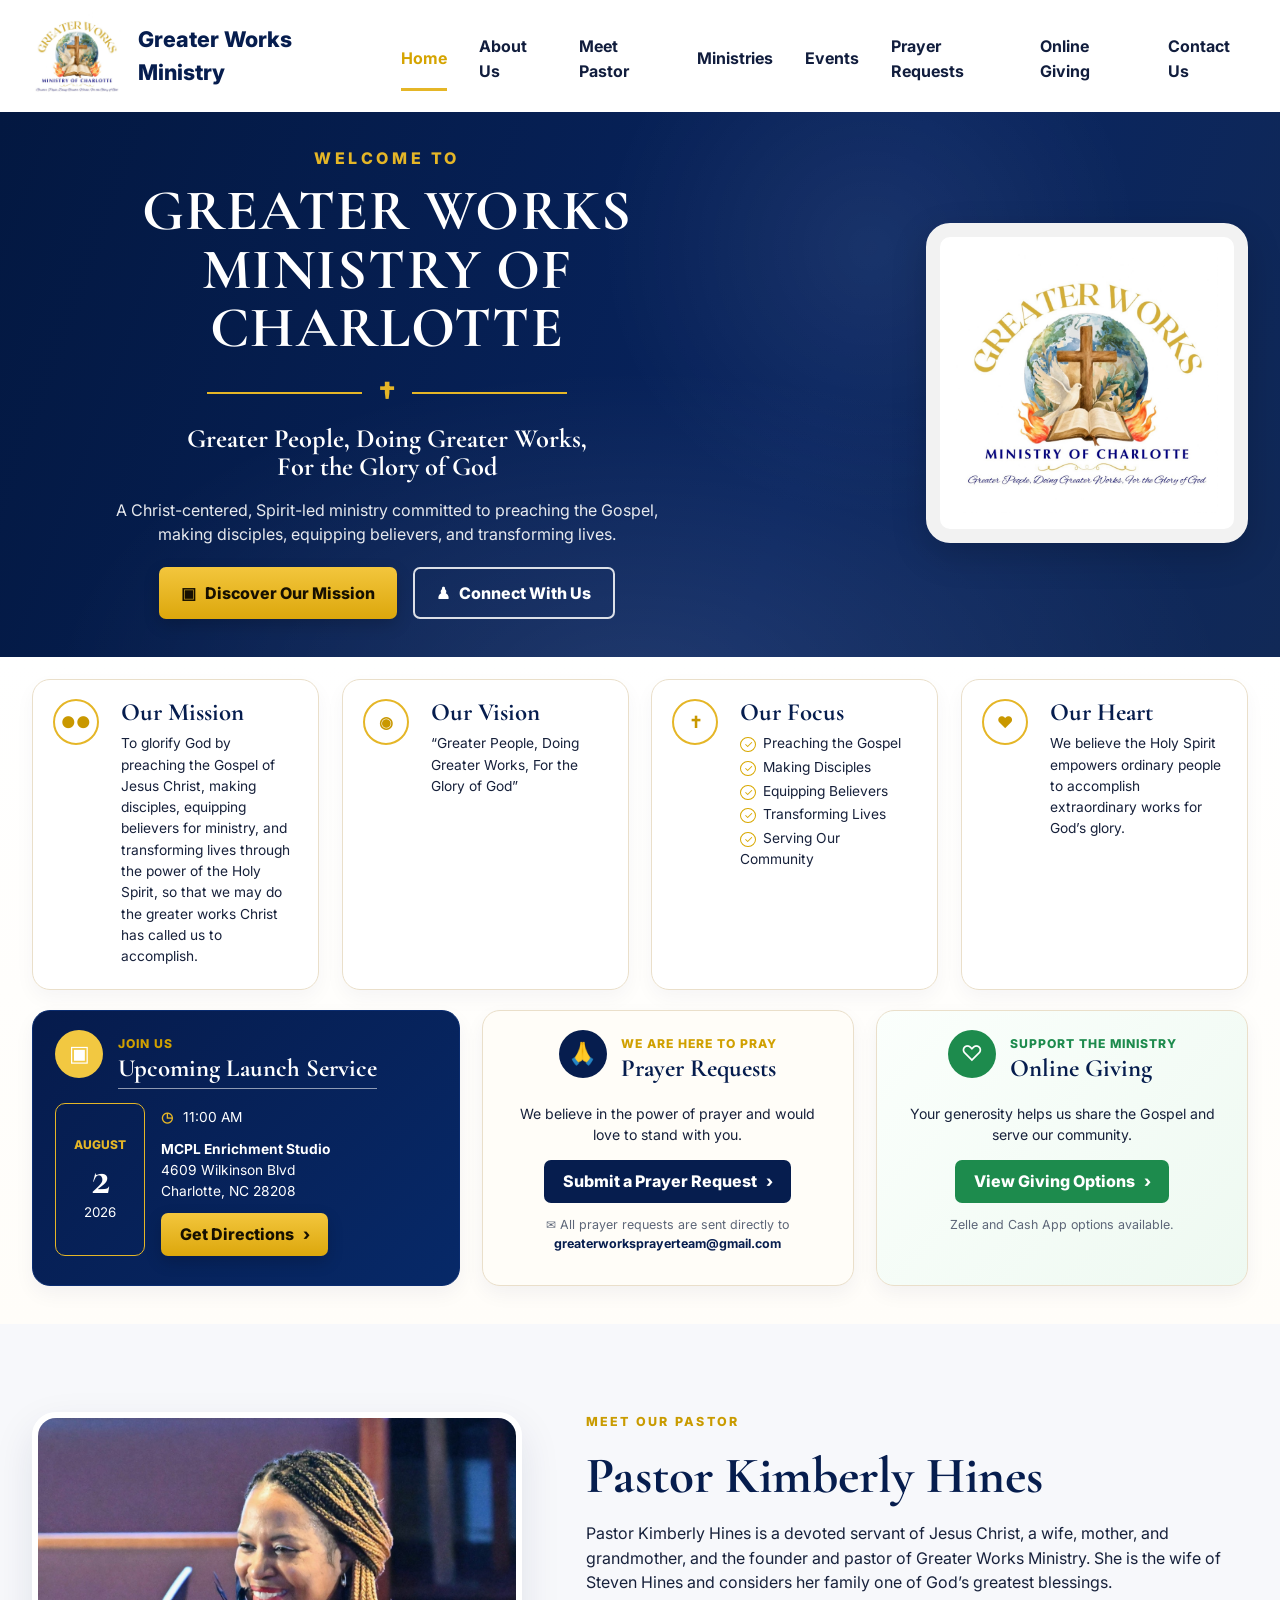
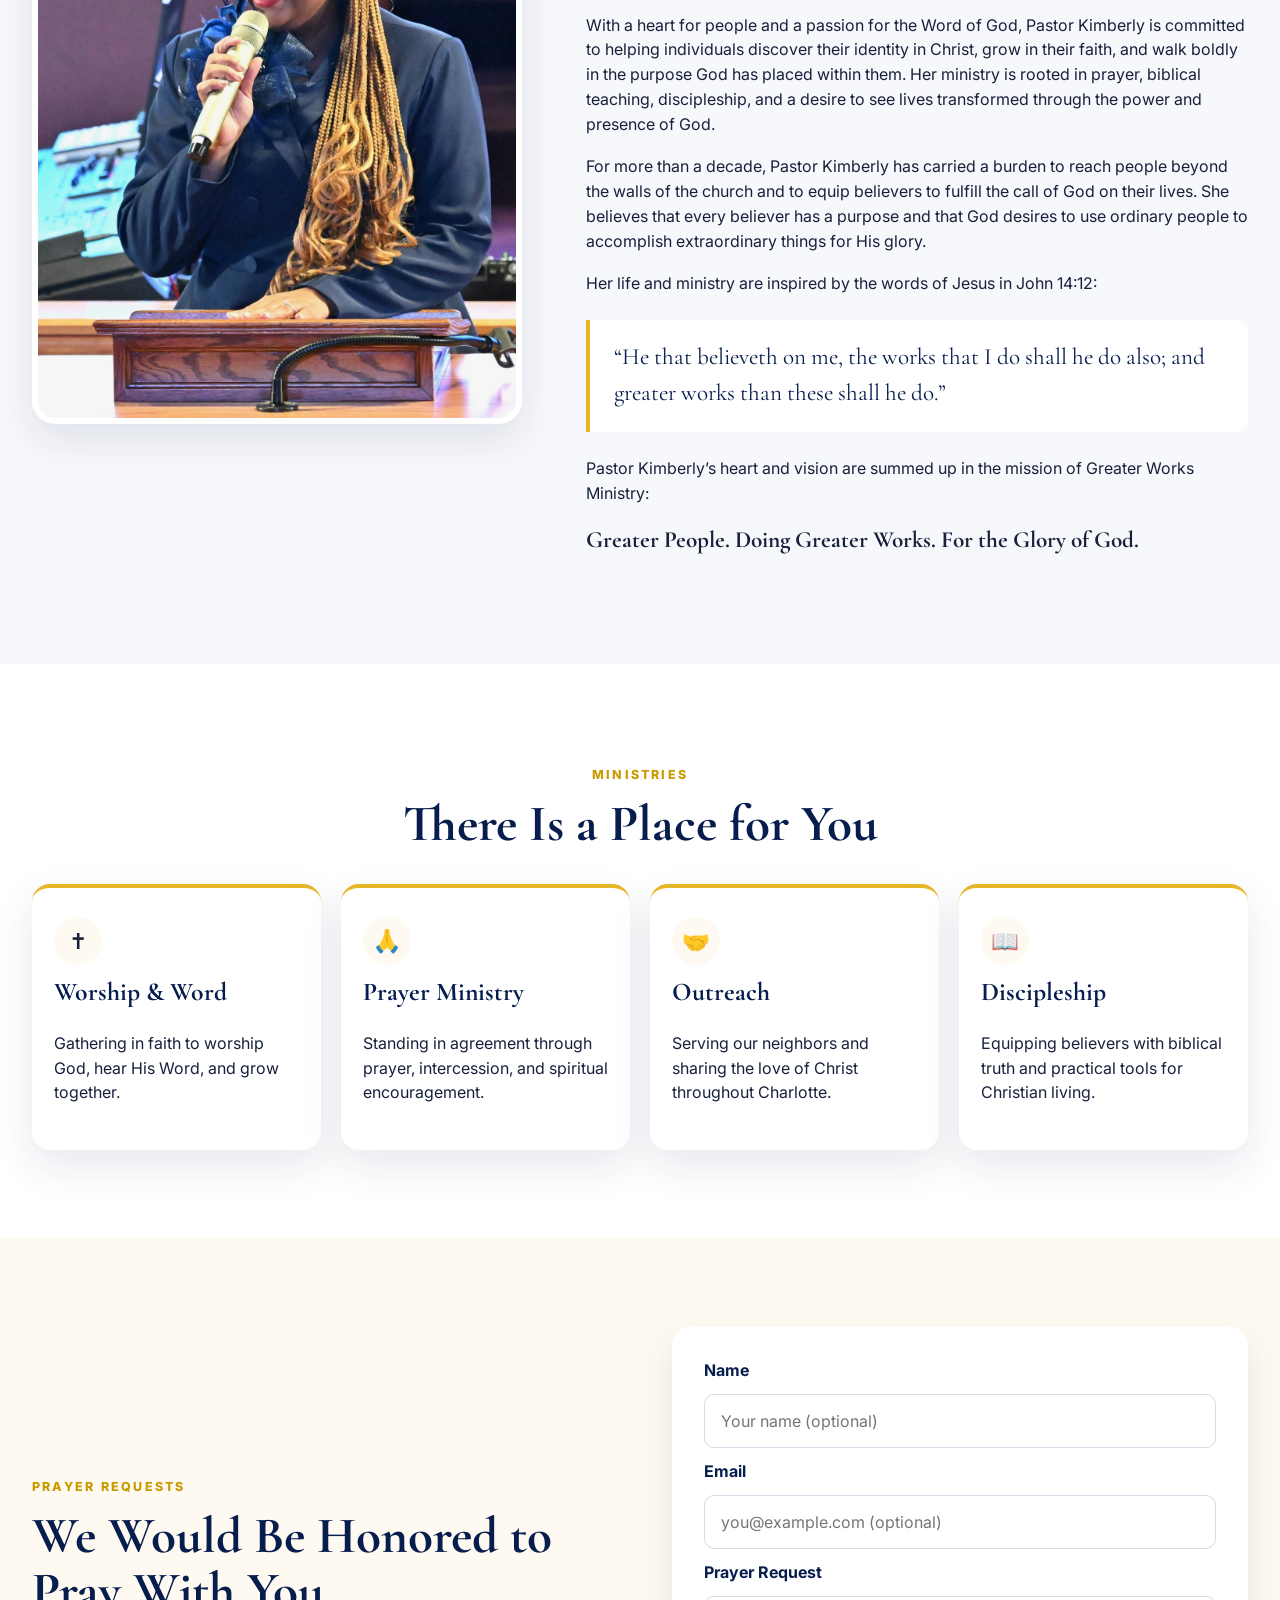
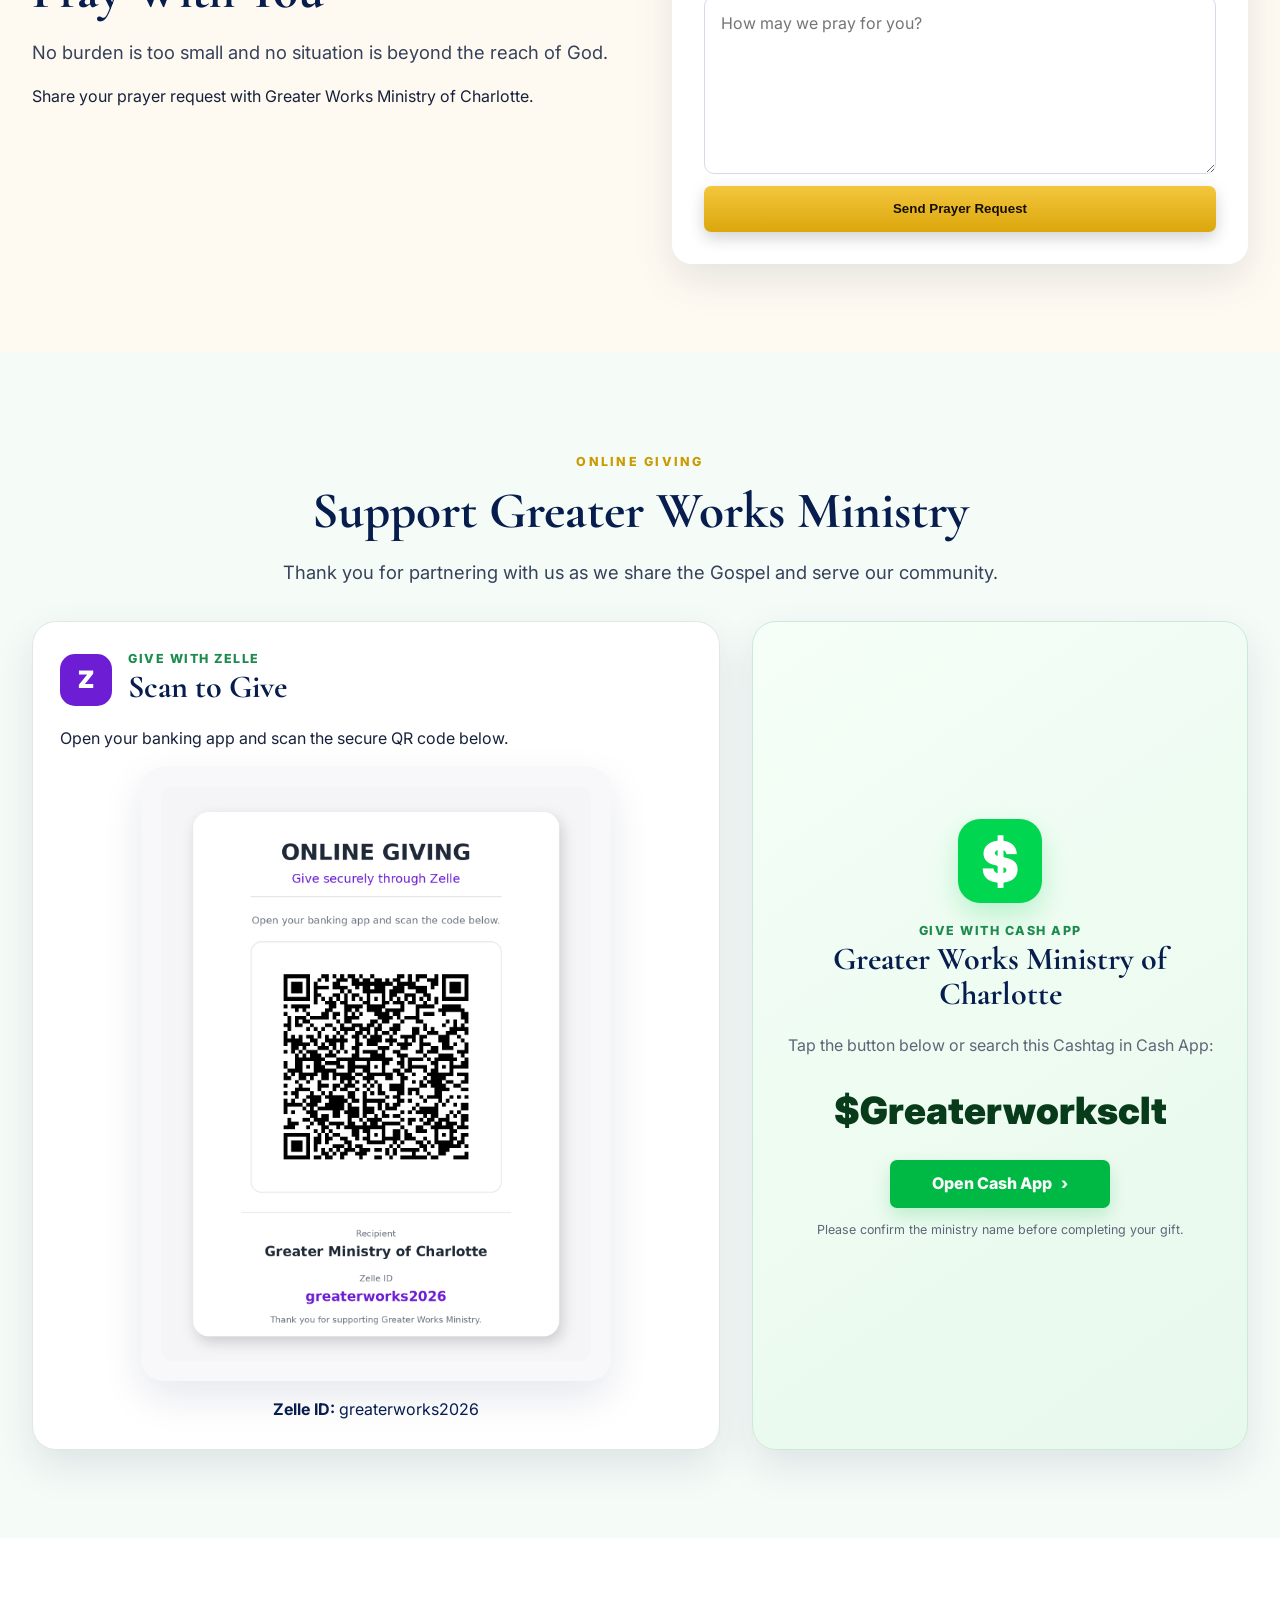
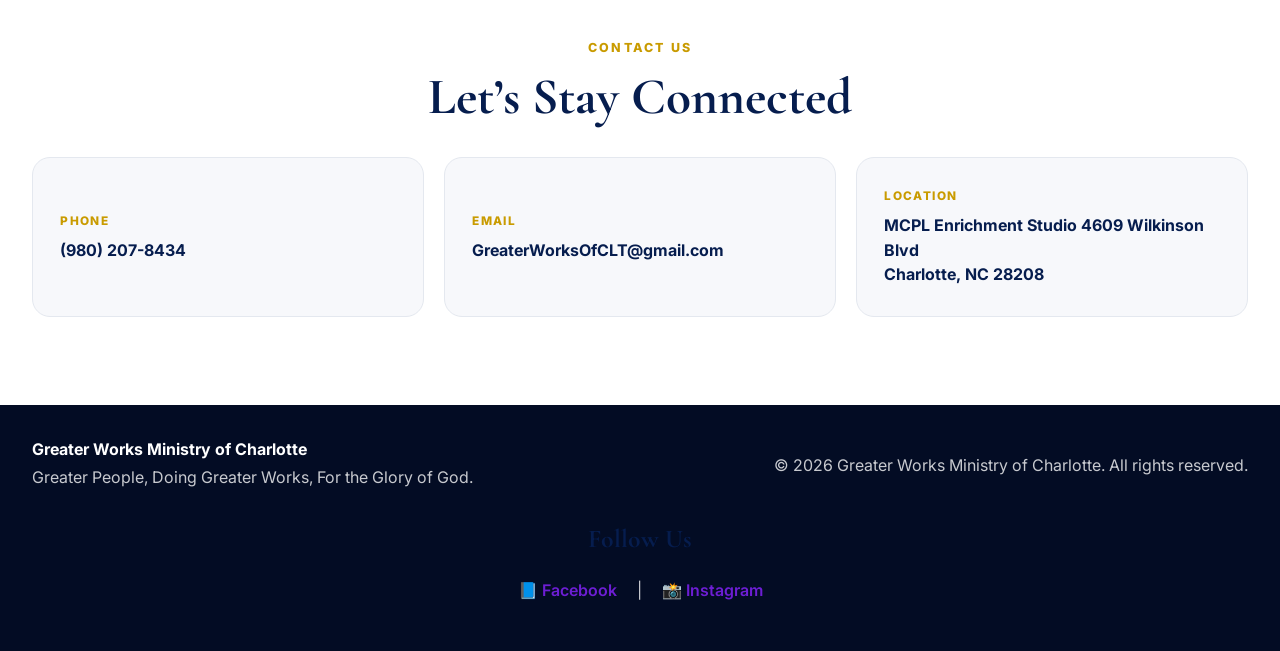
==== commit de14e945: "Add files via upload" ====
--- a/index.html
+++ b/index.html
@@ -182,7 +182,7 @@
     <section class="section contact" id="contact">
       <div class="container"><p class="section-kicker center">Contact Us</p><h2 class="center">Let’s Stay Connected</h2>
         <div class="contact-grid">
-          <a class="contact-card" href="tel:+19805054393"><span>Phone</span><strong>(980) 505-4393</strong></a>
+          <a class="contact-card" href="tel:+19802078434"><span>Phone</span><strong>(980) 207-8434</strong></a>
           <a class="contact-card" href="mailto:GreaterWorksOfCLT@gmail.com"><span>Email</span><strong>GreaterWorksOfCLT@gmail.com</strong></a>
           <a class="contact-card" href="https://www.google.com/maps/search/?api=1&query=4609+Wilkinson+Blvd+Charlotte+NC+28208" target="_blank" rel="noopener"><span>Location</span><strong>MCPL Enrichment Studio
 4609 Wilkinson Blvd<br>Charlotte, NC 28208</strong></a>
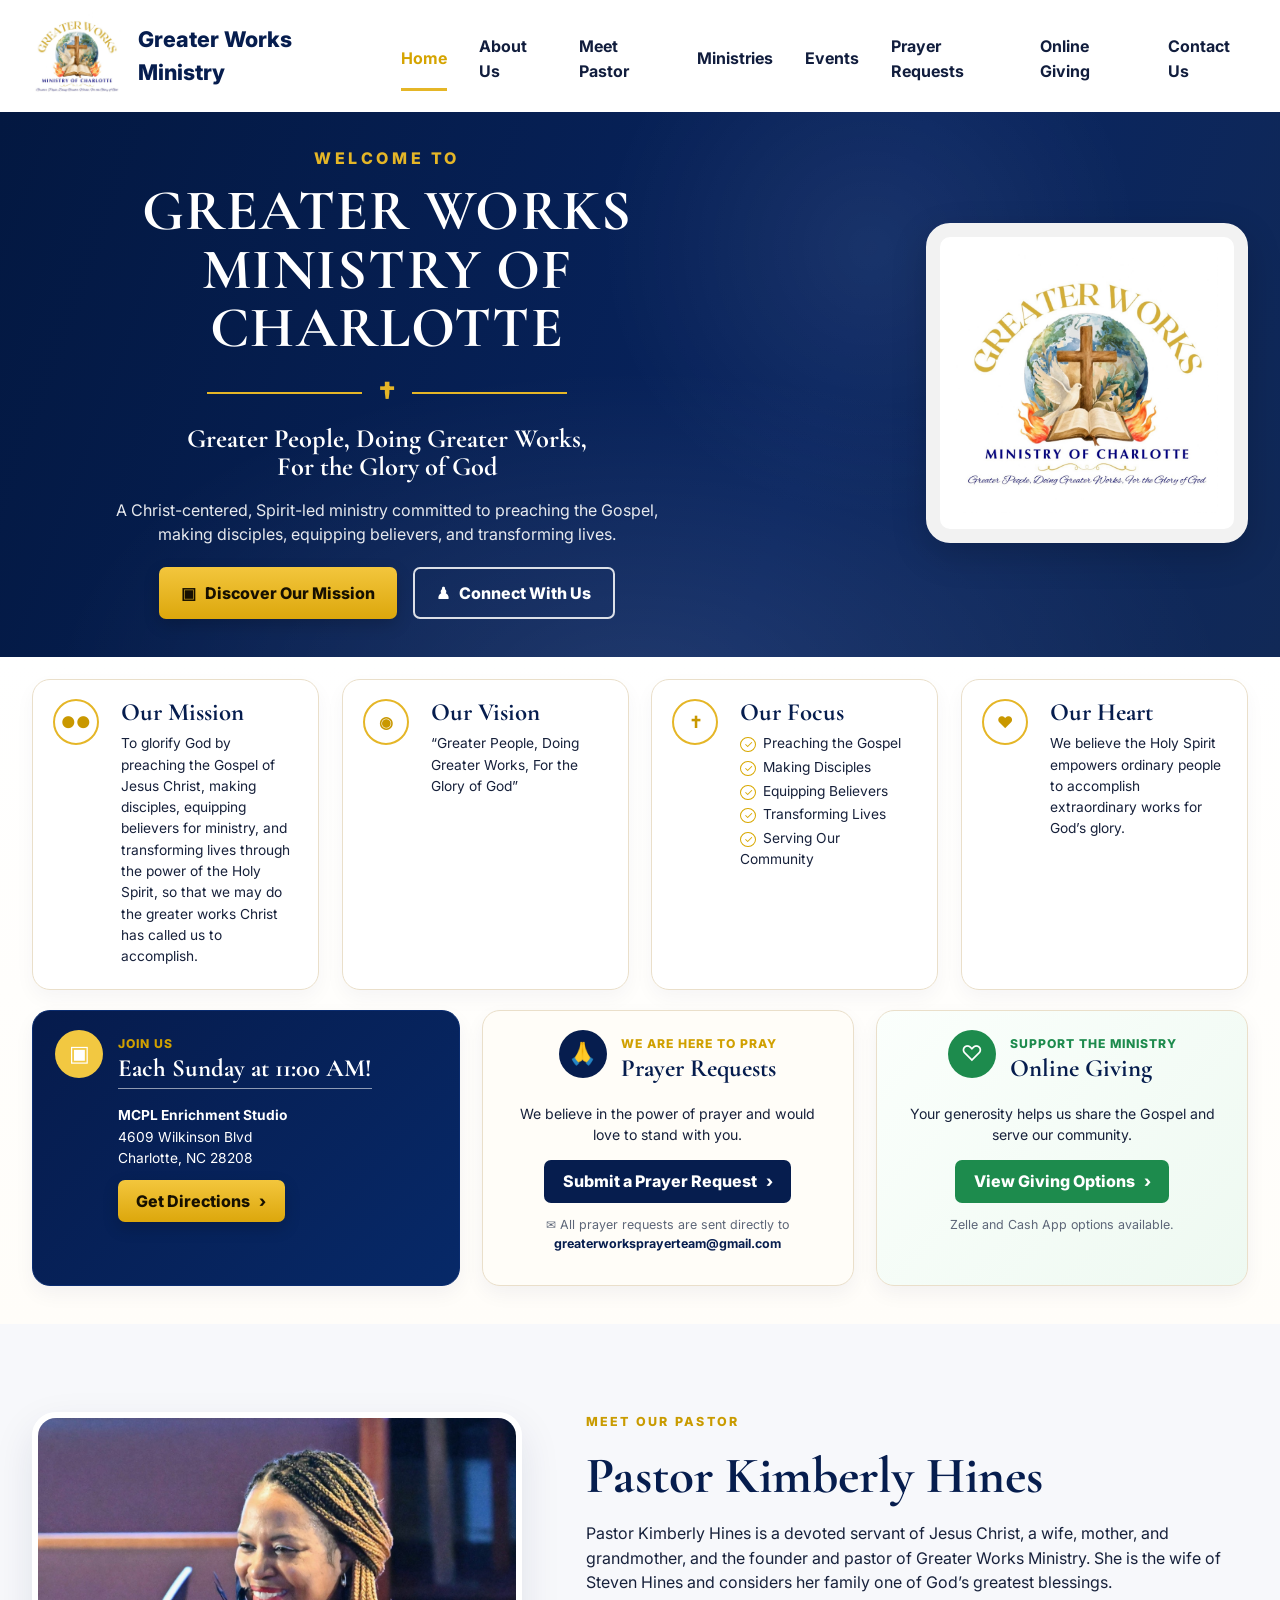
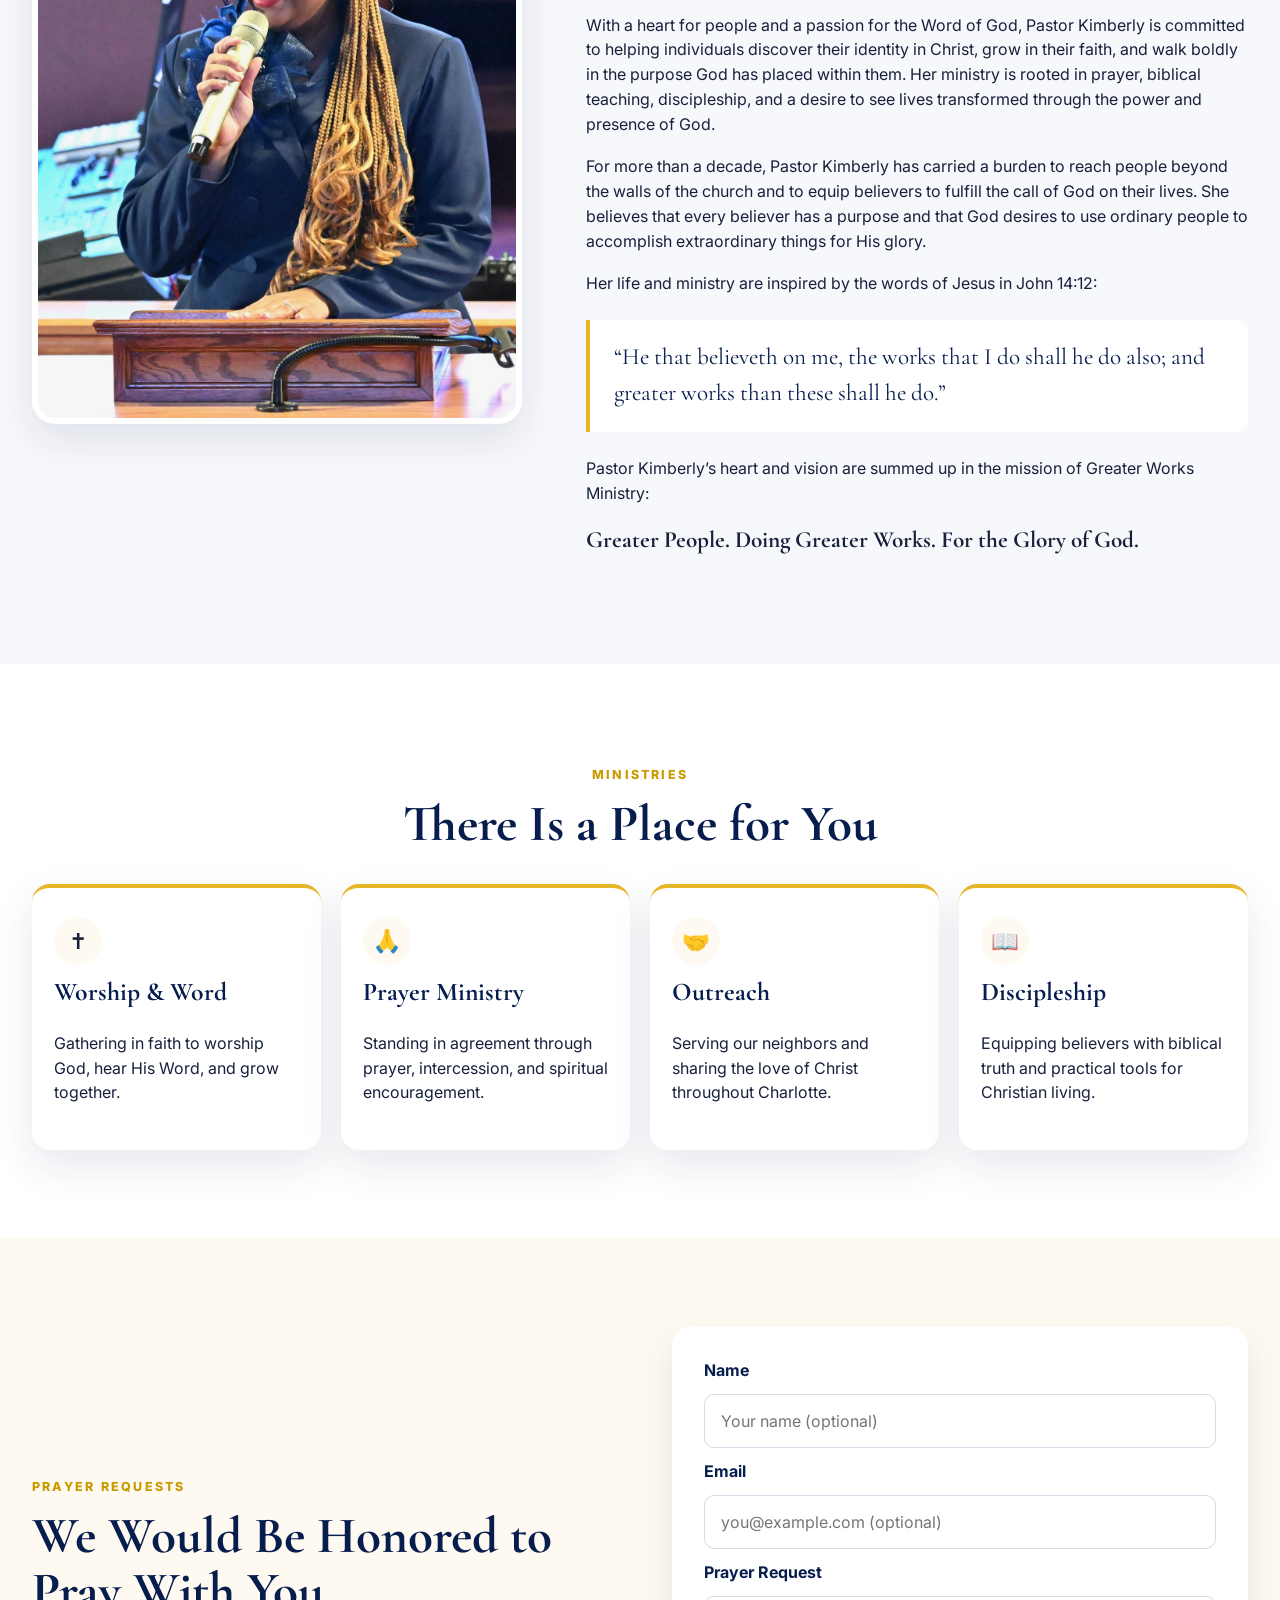
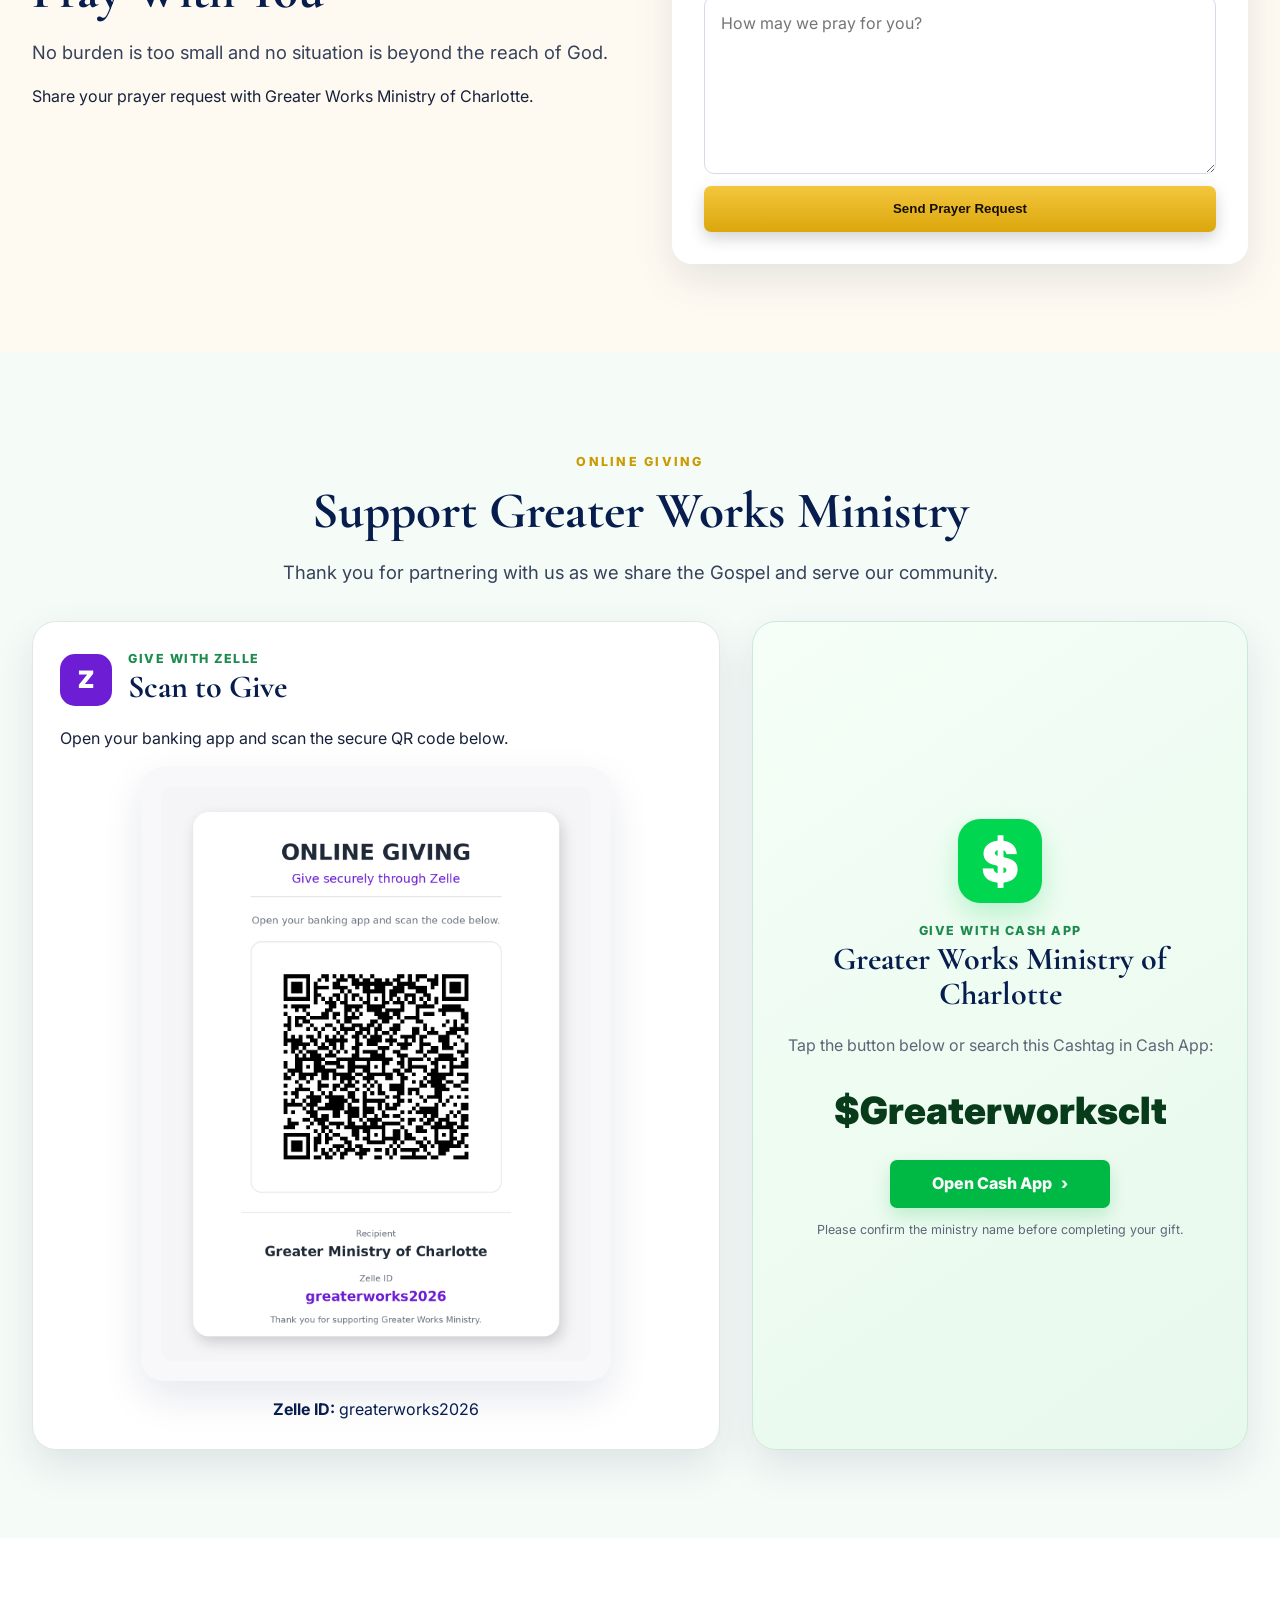
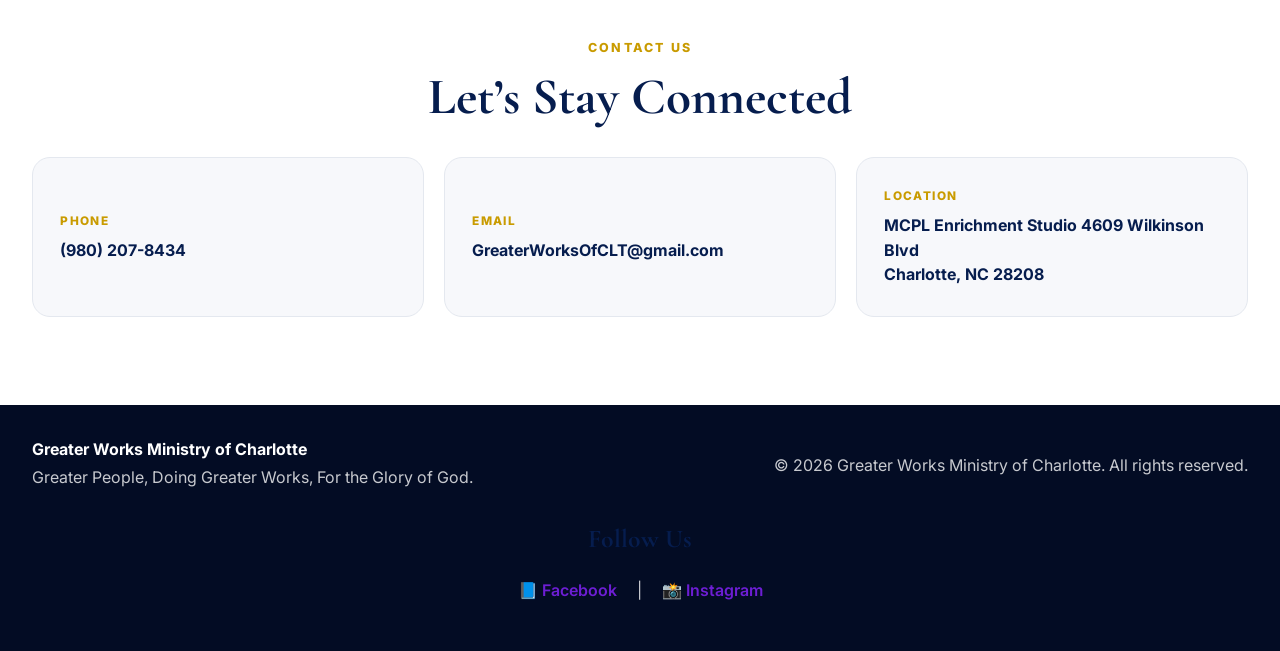
==== commit bf969ed6: "Add files via upload" ====
--- a/index.html
+++ b/index.html
@@ -73,11 +73,9 @@
 
       <div class="container action-grid">
         <article class="launch-card" id="events">
-          <div class="action-heading"><div class="action-icon gold">▣</div><div><span>Join Us</span><h2>Upcoming Launch Service</h2></div></div>
-          <div class="launch-content">
-            <div class="date-badge"><span>August</span><strong>2</strong><small>2026</small></div>
+          <div class="action-heading"><div class="action-icon gold">▣</div><div><span>Join Us</span><h2>Each Sunday at 11:00 AM!</h2></div></div>
+          <div class="launch-content weekly-service-content">
             <div class="launch-info">
-              <p><b>◷</b> 11:00 AM</p>
               <p class="event-location"><strong>MCPL Enrichment Studio</strong><br>4609 Wilkinson Blvd<br>Charlotte, NC 28208</p>
               <a class="btn btn-primary compact" href="https://www.google.com/maps/search/?api=1&query=4609+Wilkinson+Blvd+Charlotte+NC+28208" target="_blank" rel="noopener">Get Directions &nbsp; ›</a>
             </div>
--- a/styles.css
+++ b/styles.css
@@ -34,3 +34,8 @@
   .giving-options{grid-template-columns:1fr}
   .payment-option{padding:1.35rem}
 }
+
+/* Weekly worship service card */
+.weekly-service-content{display:block;margin-top:.55rem;padding-left:3.9rem}
+.weekly-service-content .event-location{margin-top:0}
+@media(max-width:560px){.weekly-service-content{padding-left:0}}
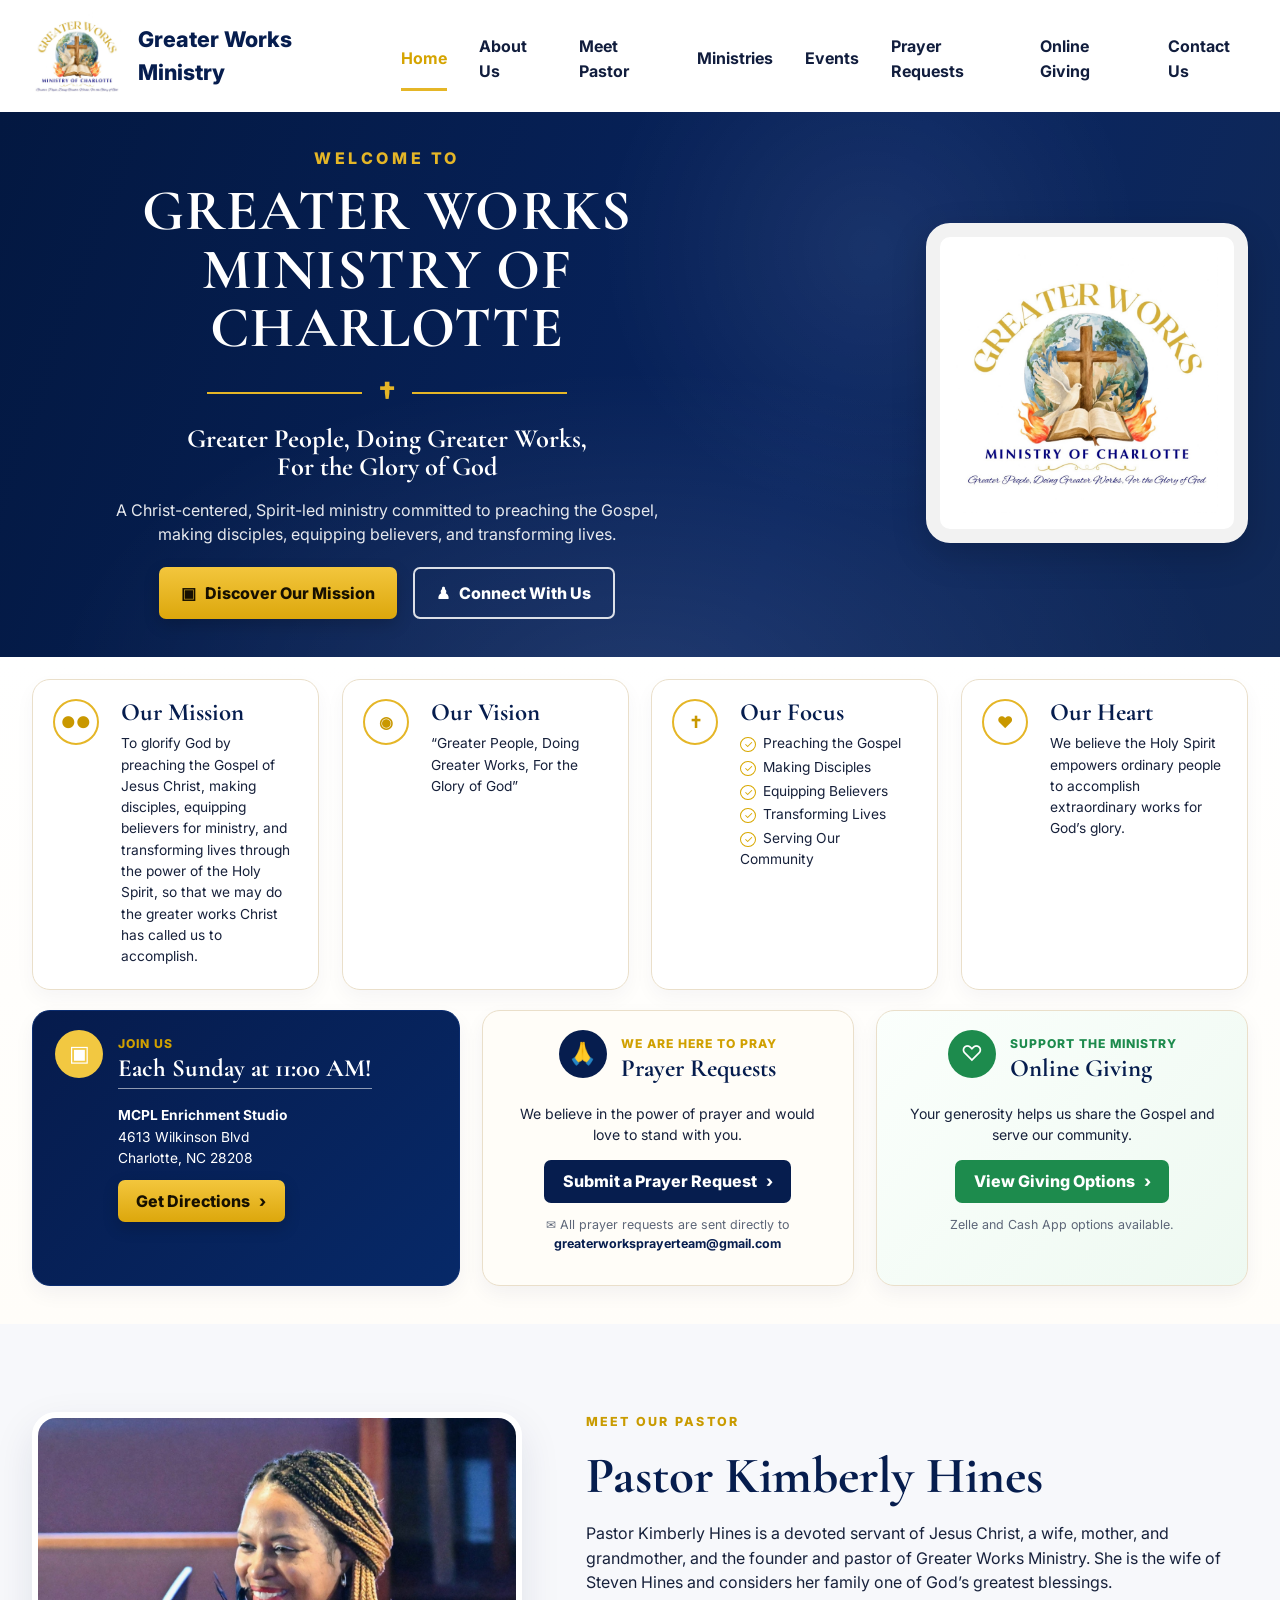
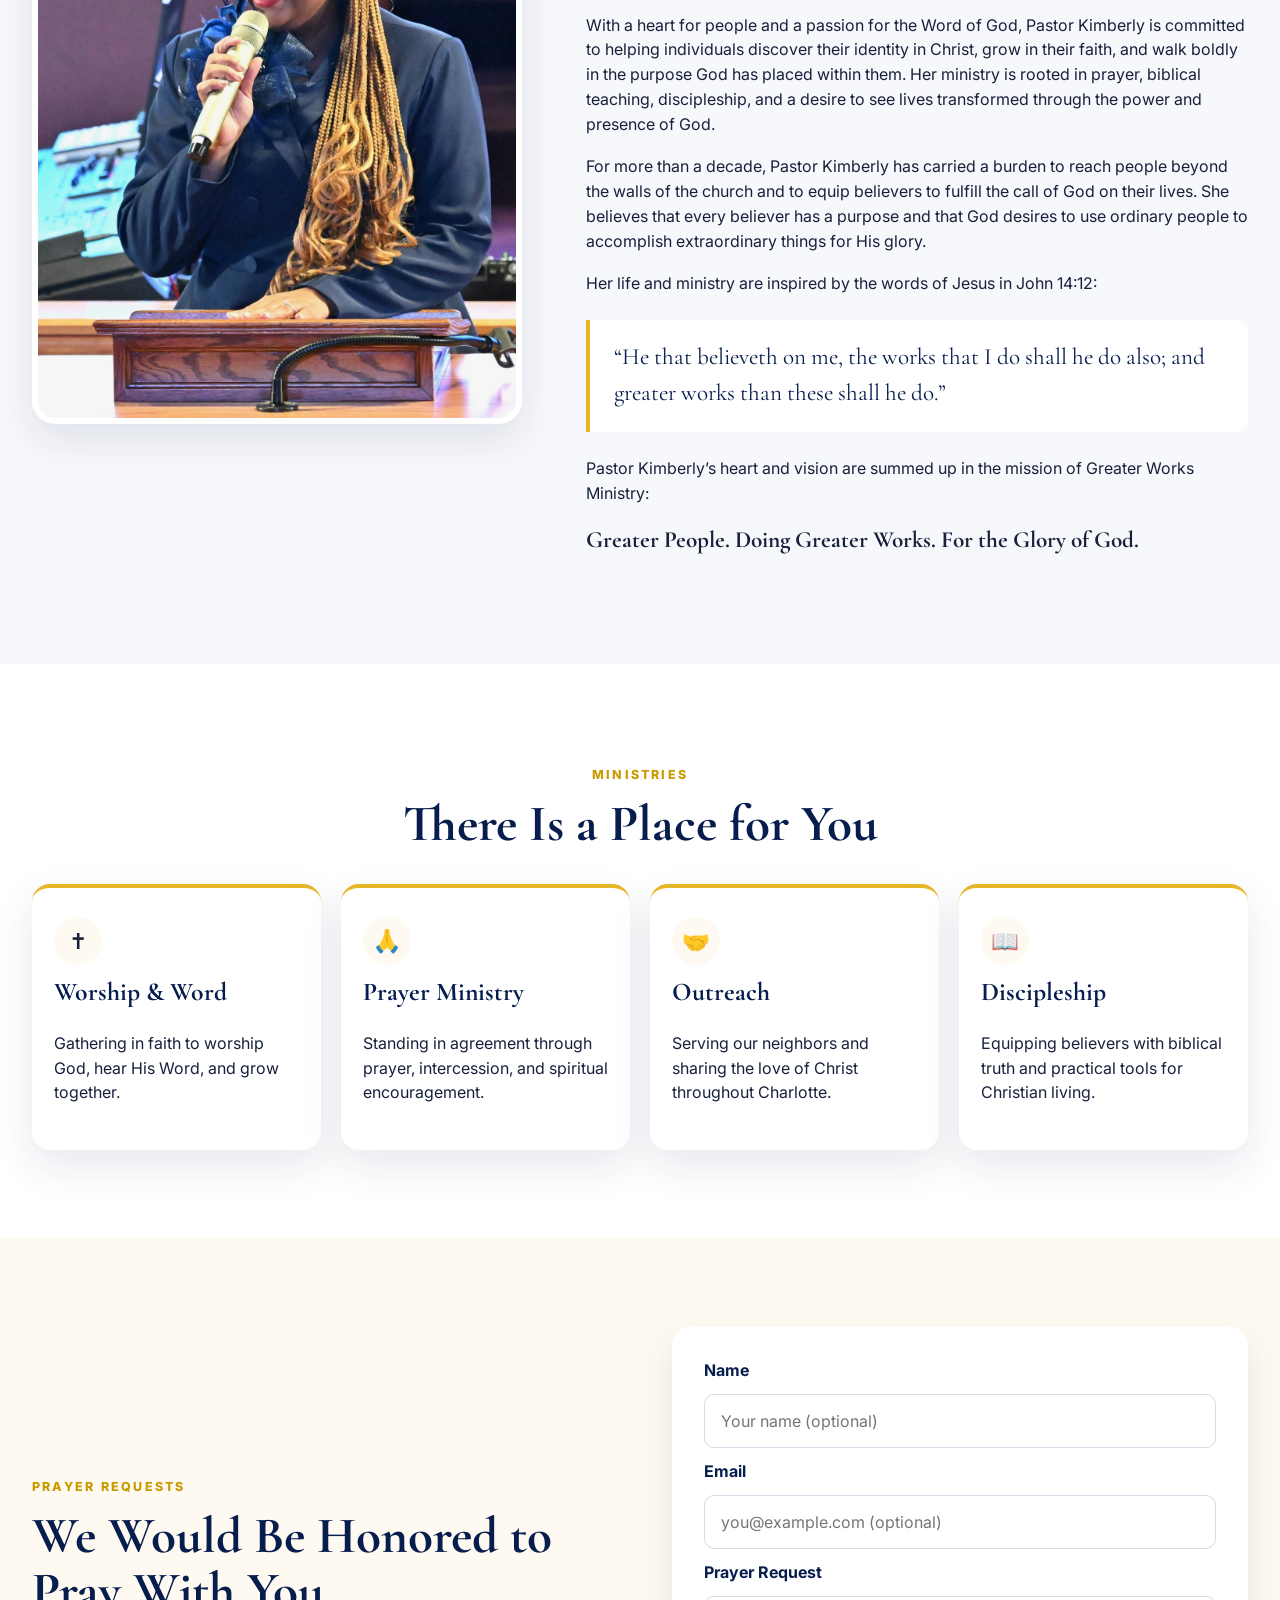
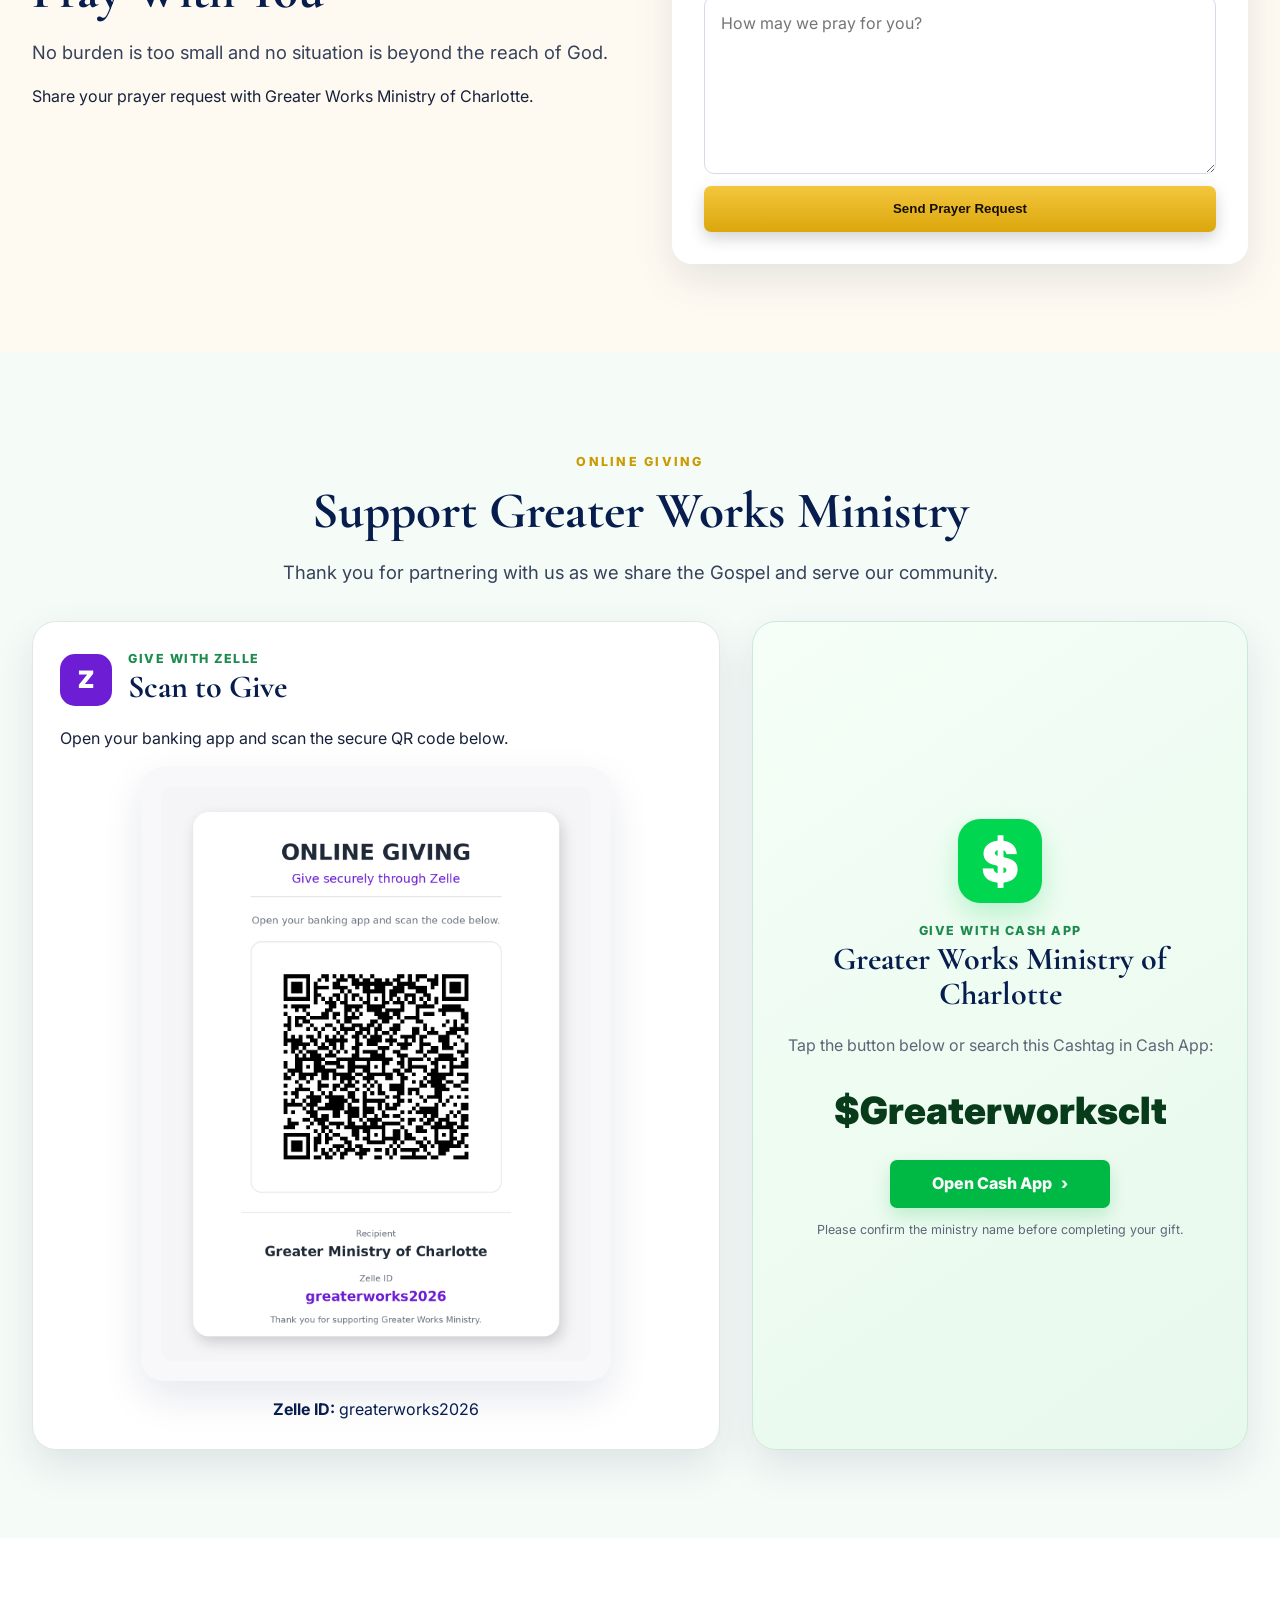
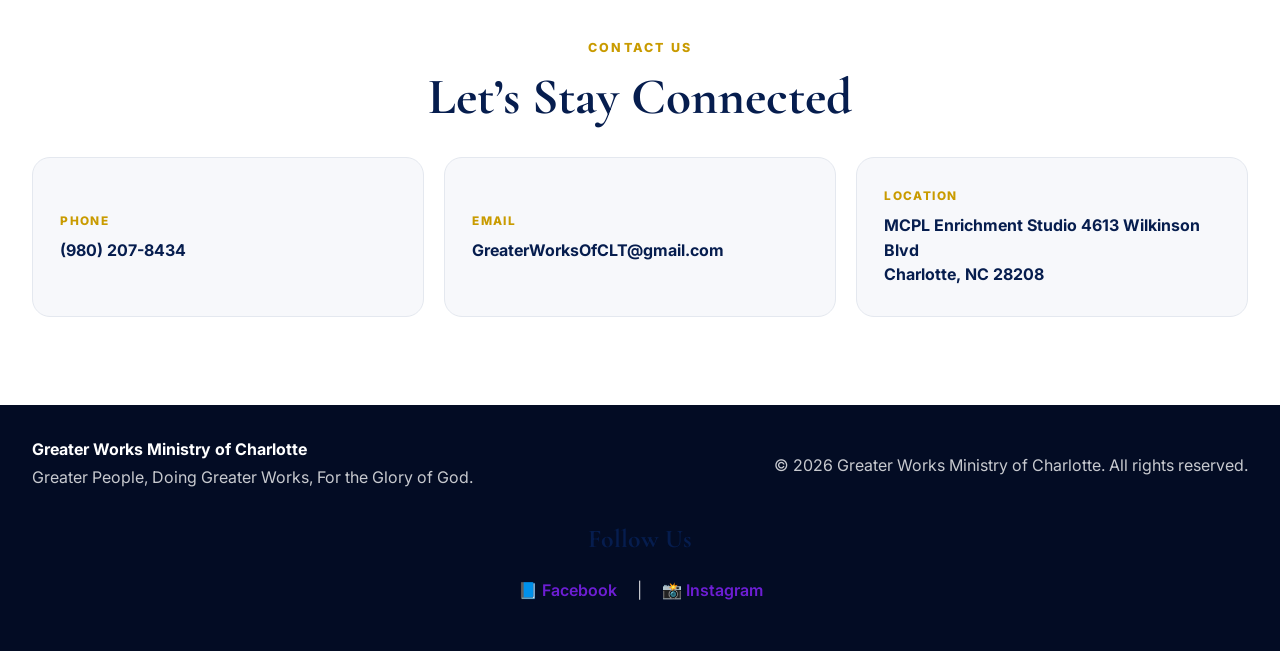
==== commit 0e0fd2db: "Add files via upload" ====
--- a/index.html
+++ b/index.html
@@ -76,8 +76,8 @@
           <div class="action-heading"><div class="action-icon gold">▣</div><div><span>Join Us</span><h2>Each Sunday at 11:00 AM!</h2></div></div>
           <div class="launch-content weekly-service-content">
             <div class="launch-info">
-              <p class="event-location"><strong>MCPL Enrichment Studio</strong><br>4609 Wilkinson Blvd<br>Charlotte, NC 28208</p>
-              <a class="btn btn-primary compact" href="https://www.google.com/maps/search/?api=1&query=4609+Wilkinson+Blvd+Charlotte+NC+28208" target="_blank" rel="noopener">Get Directions &nbsp; ›</a>
+              <p class="event-location"><strong>MCPL Enrichment Studio</strong><br>4613 Wilkinson Blvd<br>Charlotte, NC 28208</p>
+              <a class="btn btn-primary compact" href="https://www.google.com/maps/search/?api=1&query=4613+Wilkinson+Blvd+Charlotte+NC+28208" target="_blank" rel="noopener">Get Directions &nbsp; ›</a>
             </div>
           </div>
         </article>
@@ -182,8 +182,8 @@
         <div class="contact-grid">
           <a class="contact-card" href="tel:+19802078434"><span>Phone</span><strong>(980) 207-8434</strong></a>
           <a class="contact-card" href="mailto:GreaterWorksOfCLT@gmail.com"><span>Email</span><strong>GreaterWorksOfCLT@gmail.com</strong></a>
-          <a class="contact-card" href="https://www.google.com/maps/search/?api=1&query=4609+Wilkinson+Blvd+Charlotte+NC+28208" target="_blank" rel="noopener"><span>Location</span><strong>MCPL Enrichment Studio
-4609 Wilkinson Blvd<br>Charlotte, NC 28208</strong></a>
+          <a class="contact-card" href="https://www.google.com/maps/search/?api=1&query=4613+Wilkinson+Blvd+Charlotte+NC+28208" target="_blank" rel="noopener"><span>Location</span><strong>MCPL Enrichment Studio
+4613 Wilkinson Blvd<br>Charlotte, NC 28208</strong></a>
         </div>
       </div>
     </section>
